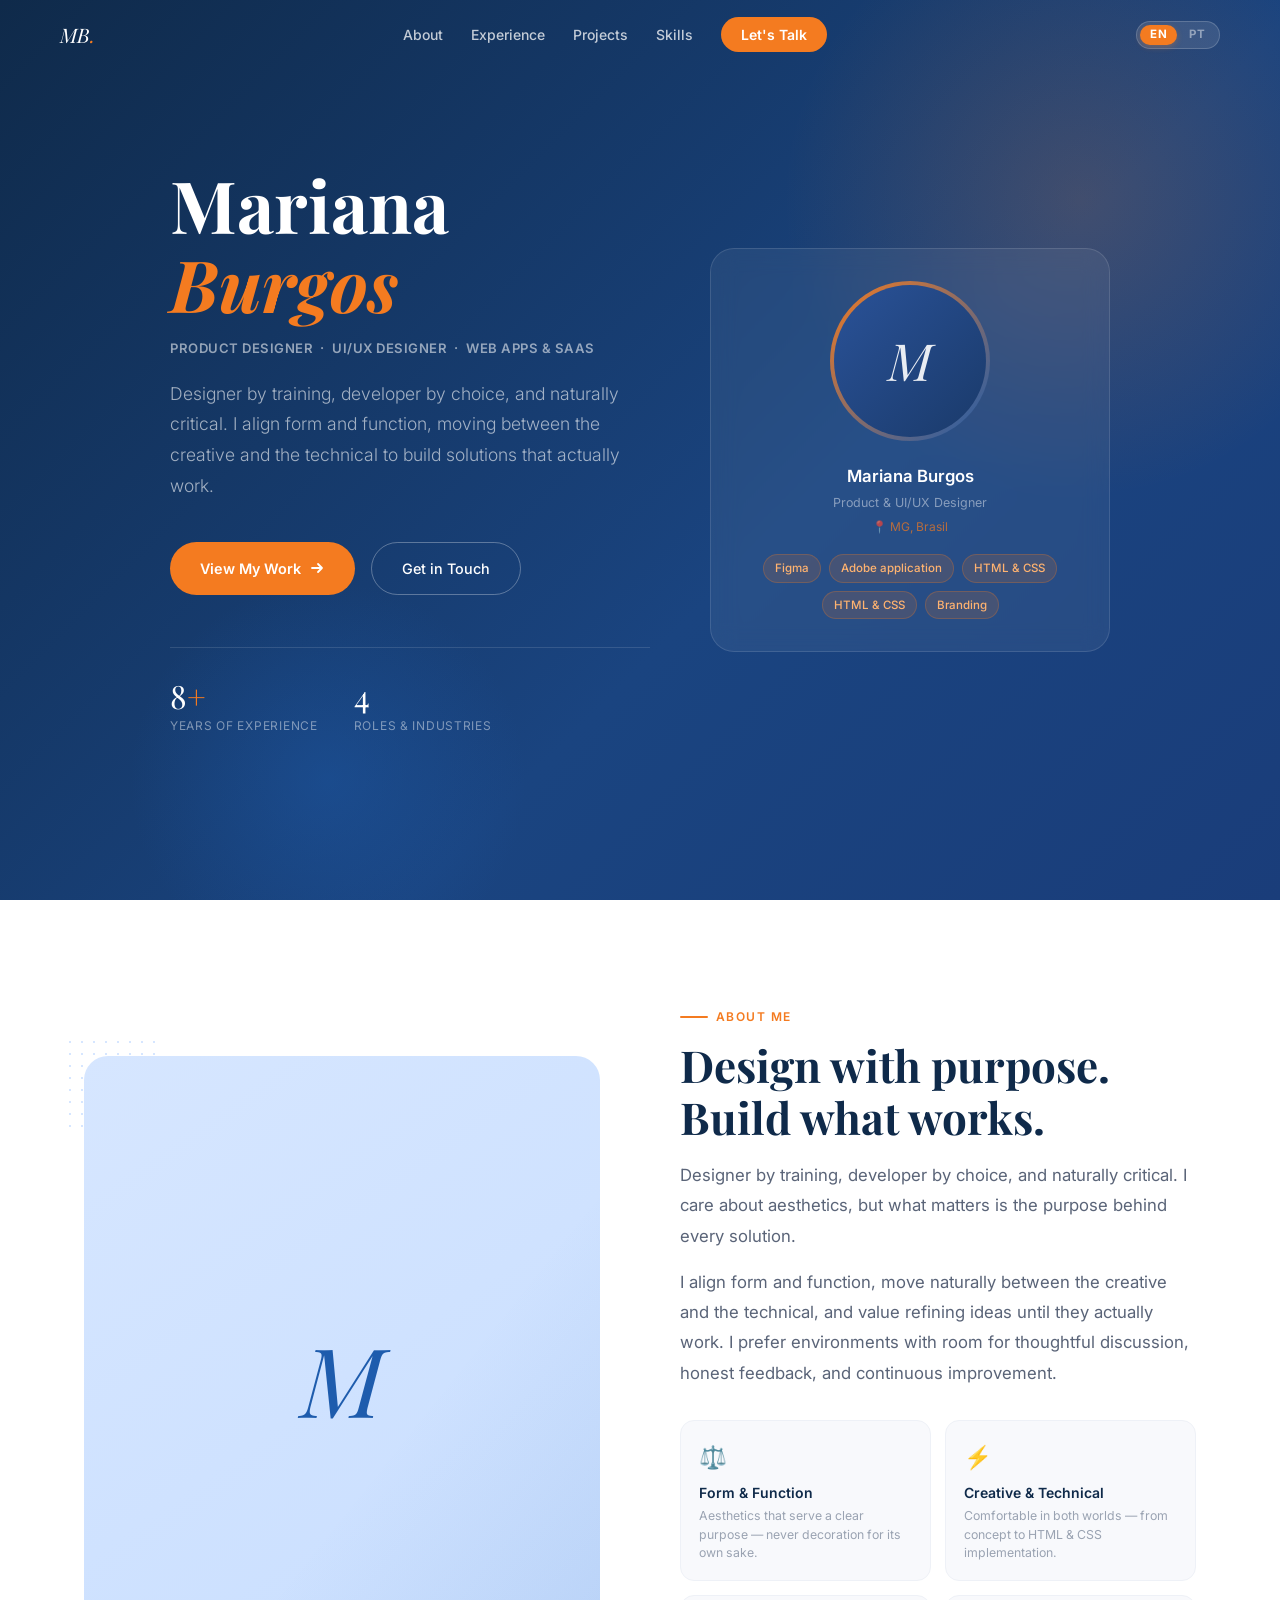
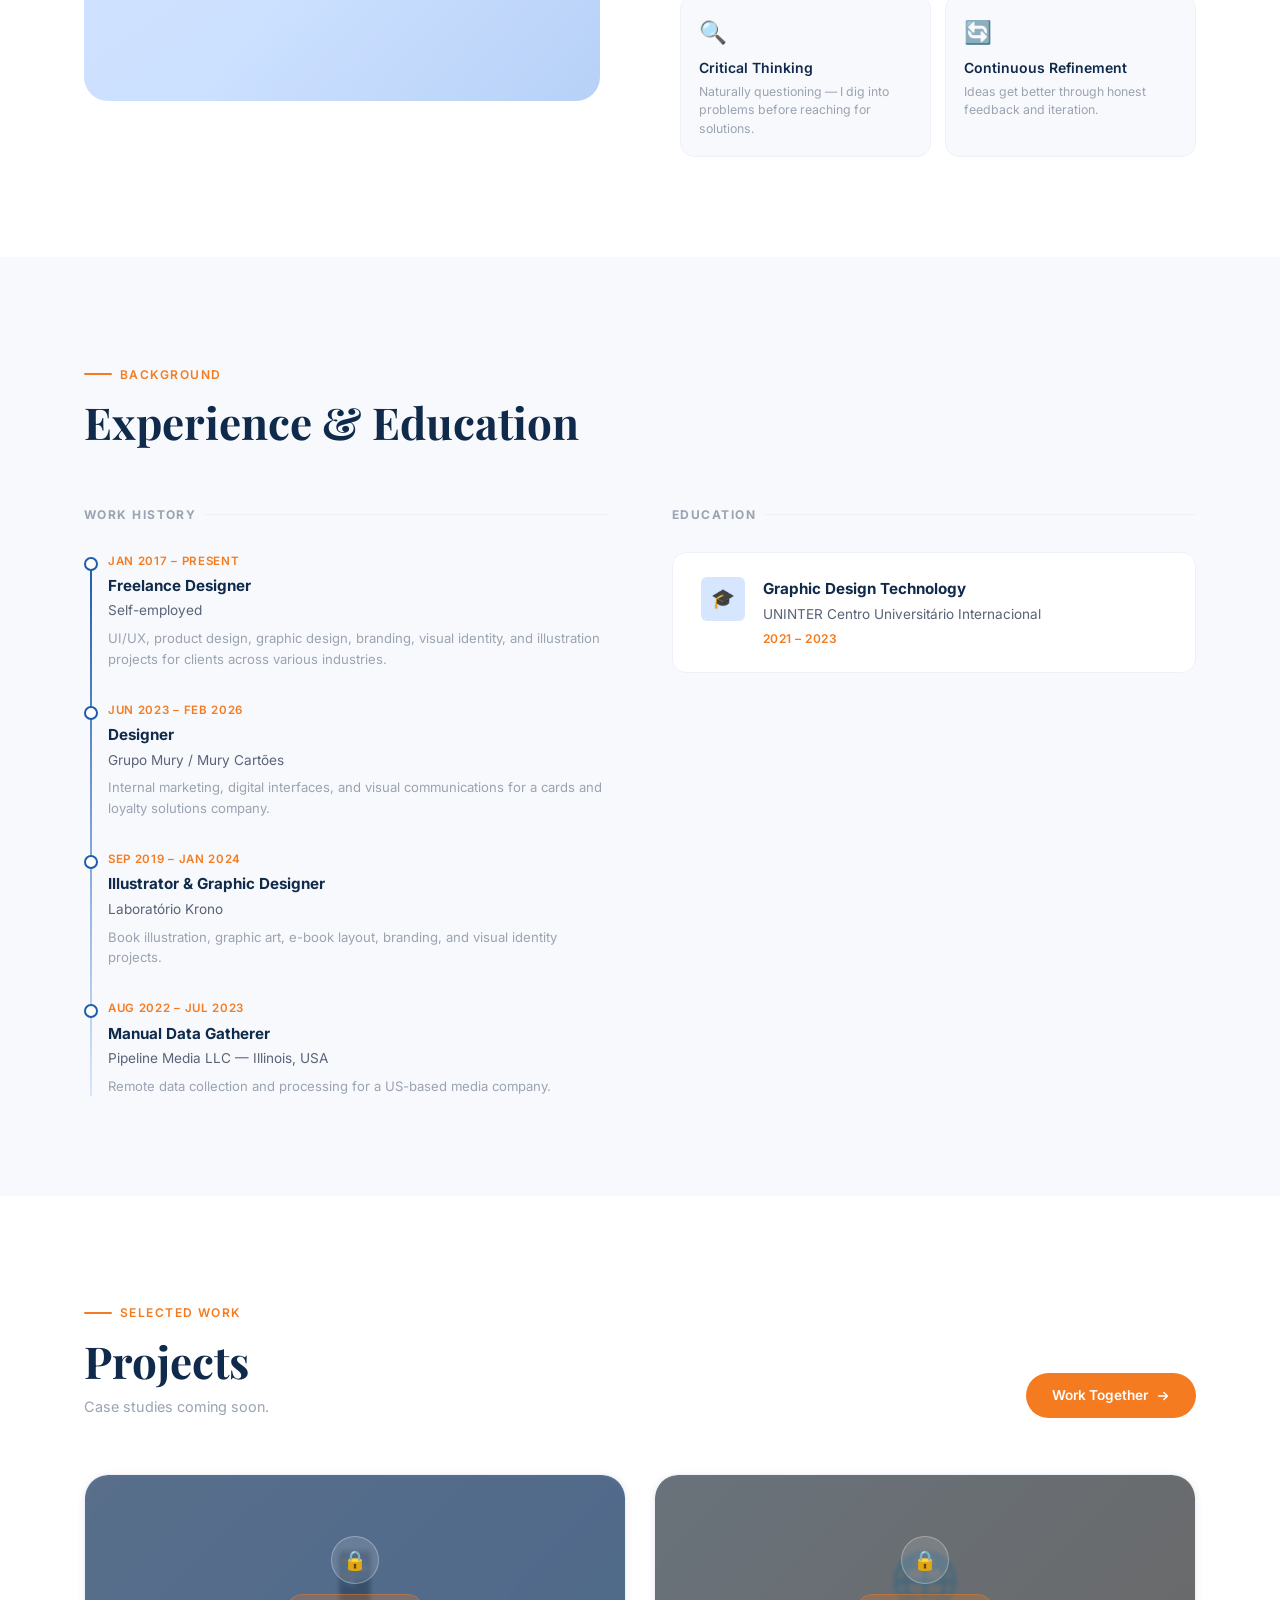
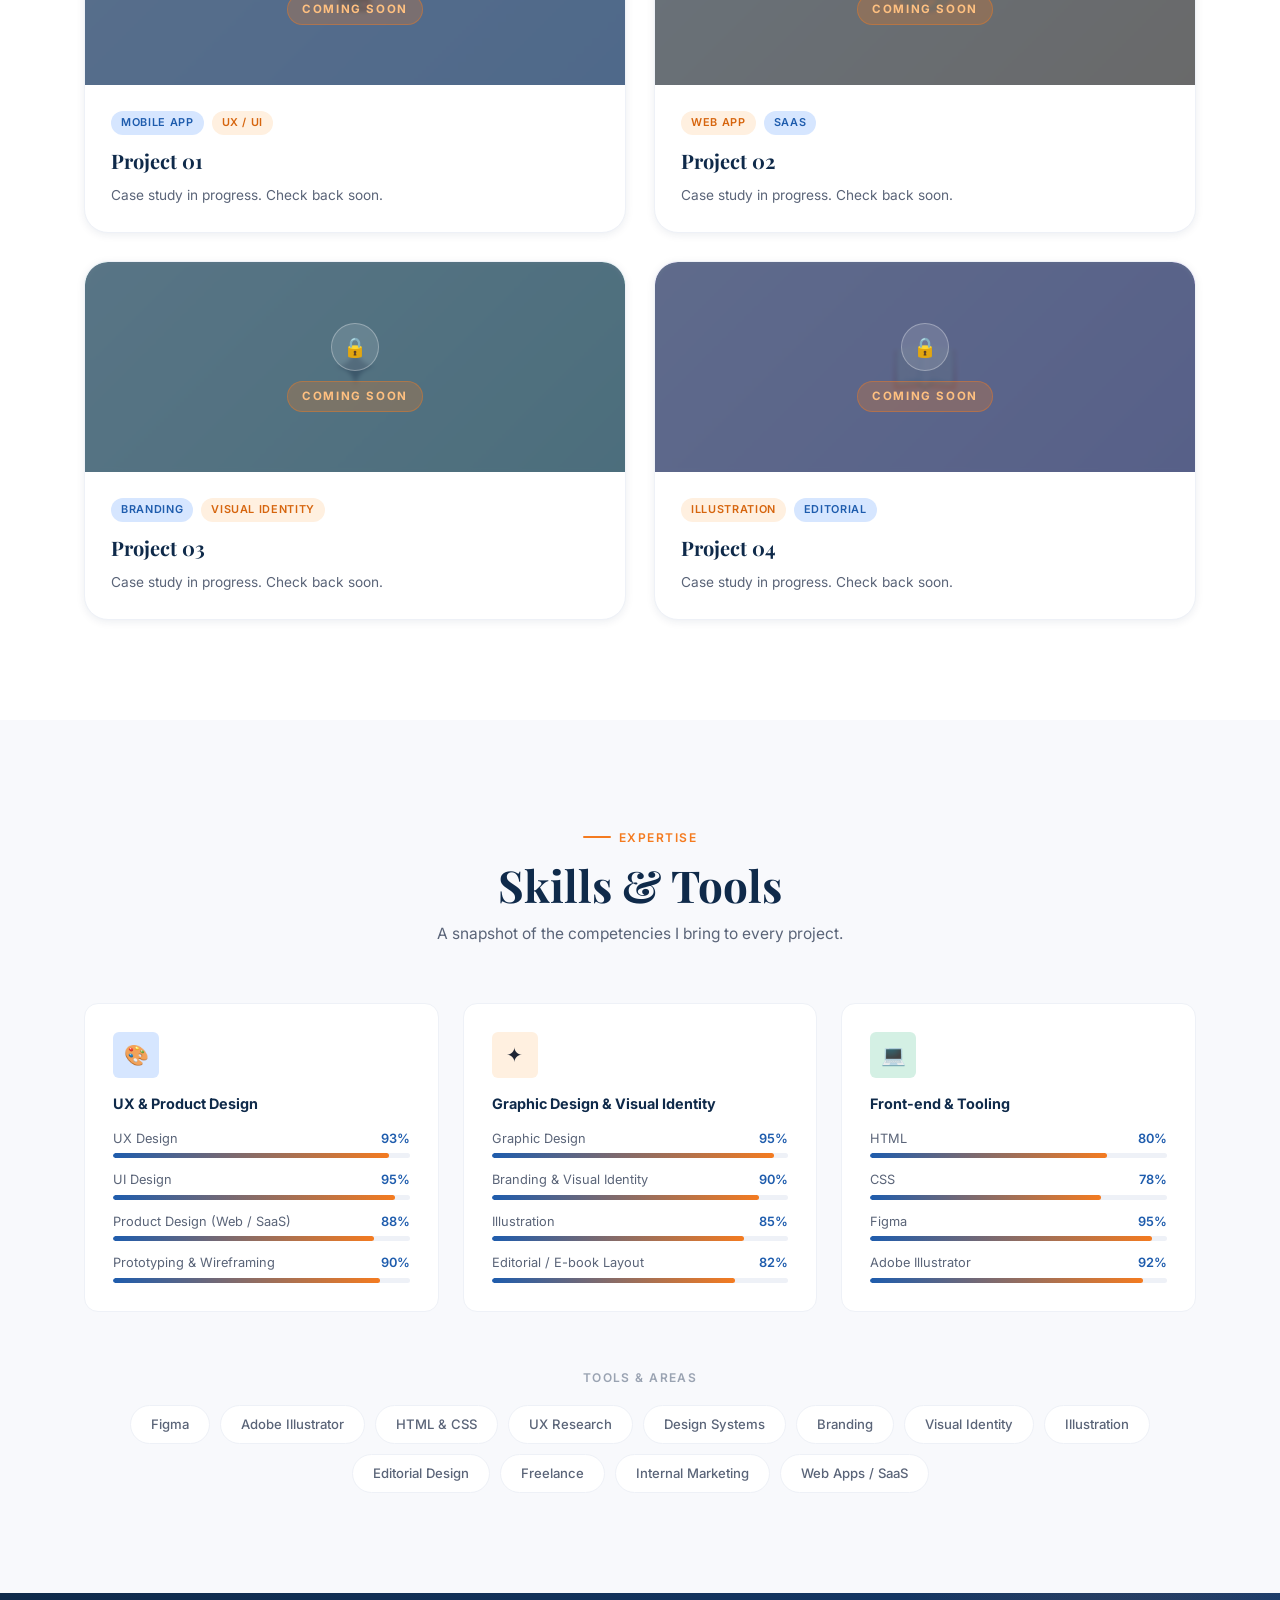
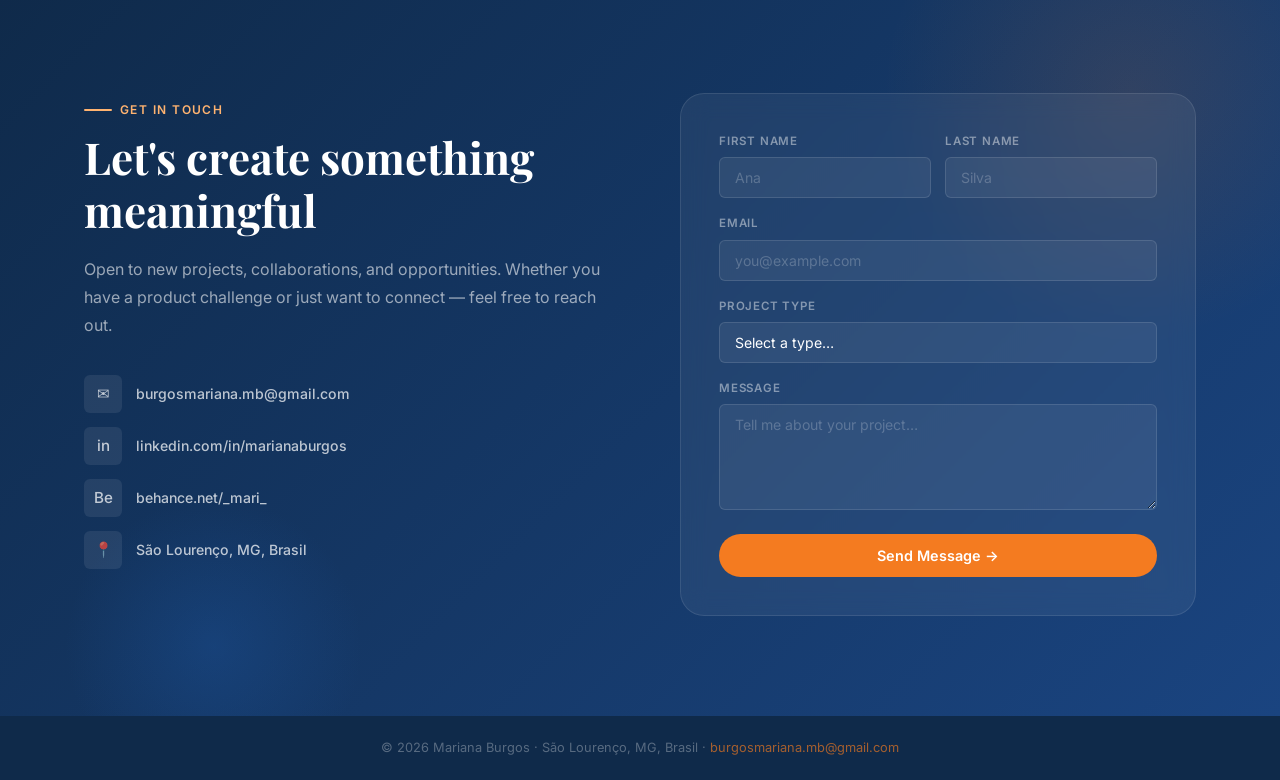
==== index.html @ 9085ccbb "modelo-1 Definicao de estrutura e possibilidades de disposicao das informacoes." ====
<!DOCTYPE html>
<html lang="en">
<head>
  <meta charset="UTF-8" />
  <meta name="viewport" content="width=device-width, initial-scale=1.0" />
  <title>Mariana Burgos — Product & UI/UX Designer</title>
  <link rel="preconnect" href="https://fonts.googleapis.com" />
  <link rel="preconnect" href="https://fonts.gstatic.com" crossorigin />
  <link href="https://fonts.googleapis.com/css2?family=Inter:wght@300;400;500;600;700&family=Playfair+Display:ital,wght@0,700;1,700&display=swap" rel="stylesheet" />
  <style>
    /* ── Reset & Base ─────────────────────────────────────── */
    *, *::before, *::after { box-sizing: border-box; margin: 0; padding: 0; }

    :root {
      --blue-dark:   #0f2a4a;
      --blue:        #1a4480;
      --blue-mid:    #1e5cad;
      --blue-light:  #d6e6ff;
      --orange:      #f47b20;
      --orange-dark: #d6650e;
      --orange-light:#fff0e0;
      --white:       #ffffff;
      --gray-50:     #f8f9fc;
      --gray-100:    #eef1f7;
      --gray-400:    #9aa3b2;
      --gray-600:    #5a6478;
      --gray-800:    #1e2535;
      --radius-sm:   6px;
      --radius-md:   14px;
      --radius-lg:   24px;
      --shadow-sm:   0 2px 8px rgba(15,42,74,.08);
      --shadow-md:   0 6px 24px rgba(15,42,74,.12);
      --shadow-lg:   0 16px 48px rgba(15,42,74,.16);
      --transition:  .3s cubic-bezier(.4,0,.2,1);
    }

    html { scroll-behavior: smooth; }

    body {
      font-family: 'Inter', sans-serif;
      color: var(--gray-800);
      background: var(--white);
      line-height: 1.6;
      overflow-x: hidden;
    }

    /* ── Scrollbar ───────────────────────────────────────── */
    ::-webkit-scrollbar { width: 6px; }
    ::-webkit-scrollbar-track { background: var(--gray-50); }
    ::-webkit-scrollbar-thumb { background: var(--blue-mid); border-radius: 3px; }

    /* ── Utility ─────────────────────────────────────────── */
    .container { max-width: 1160px; margin: 0 auto; padding: 0 24px; }

    .section-label {
      display: inline-flex;
      align-items: center;
      gap: 8px;
      font-size: .75rem;
      font-weight: 600;
      letter-spacing: .12em;
      text-transform: uppercase;
      color: var(--orange);
      margin-bottom: 12px;
    }
    .section-label::before {
      content: '';
      display: block;
      width: 28px; height: 2px;
      background: var(--orange);
      border-radius: 2px;
    }

    .section-title {
      font-family: 'Playfair Display', serif;
      font-size: clamp(2rem, 4vw, 2.75rem);
      color: var(--blue-dark);
      line-height: 1.2;
    }

    section { padding: 100px 0; }

    /* ── Nav ─────────────────────────────────────────────── */
    nav {
      position: fixed;
      top: 0; left: 0; right: 0;
      z-index: 100;
      padding: 0 24px;
      transition: var(--transition);
    }
    nav.scrolled {
      background: rgba(255,255,255,.92);
      backdrop-filter: blur(16px);
      -webkit-backdrop-filter: blur(16px);
      box-shadow: var(--shadow-sm);
    }
    .nav-inner {
      max-width: 1160px;
      margin: 0 auto;
      display: flex;
      align-items: center;
      justify-content: space-between;
      height: 70px;
      gap: 20px;
    }
    .nav-logo {
      font-family: 'Playfair Display', serif;
      font-size: 1.25rem;
      color: var(--white);
      text-decoration: none;
      font-style: italic;
      flex-shrink: 0;
    }
    nav.scrolled .nav-logo { color: var(--blue-dark); }
    .nav-logo span { color: var(--orange); }

    .nav-links {
      display: flex;
      gap: 28px;
      list-style: none;
      align-items: center;
    }
    .nav-links a {
      text-decoration: none;
      font-size: .875rem;
      font-weight: 500;
      color: rgba(255,255,255,.75);
      position: relative;
      transition: color var(--transition);
    }
    nav.scrolled .nav-links a { color: var(--gray-600); }
    .nav-links a::after {
      content: '';
      position: absolute;
      bottom: -3px; left: 0;
      width: 0; height: 2px;
      background: var(--orange);
      border-radius: 2px;
      transition: width var(--transition);
    }
    .nav-links a:hover { color: var(--white); }
    nav.scrolled .nav-links a:hover { color: var(--blue-dark); }
    .nav-links a:hover::after { width: 100%; }

    .nav-cta {
      background: var(--orange) !important;
      color: var(--white) !important;
      padding: 9px 20px;
      border-radius: 50px;
      font-weight: 600 !important;
      transition: background var(--transition), transform var(--transition) !important;
    }
    .nav-cta::after { display: none !important; }
    .nav-cta:hover { background: var(--orange-dark) !important; transform: translateY(-1px); }

    /* ── Language Toggle ─────────────────────────────────── */
    .lang-toggle {
      display: flex;
      align-items: center;
      background: rgba(255,255,255,.1);
      border: 1px solid rgba(255,255,255,.18);
      border-radius: 50px;
      padding: 3px;
      gap: 2px;
      flex-shrink: 0;
      transition: background var(--transition), border-color var(--transition);
    }
    nav.scrolled .lang-toggle {
      background: var(--gray-100);
      border-color: var(--gray-100);
    }
    .lang-btn {
      background: none;
      border: none;
      color: rgba(255,255,255,.45);
      font-size: .72rem;
      font-weight: 700;
      letter-spacing: .07em;
      padding: 4px 10px;
      border-radius: 50px;
      cursor: pointer;
      transition: all var(--transition);
      font-family: inherit;
      line-height: 1;
    }
    nav.scrolled .lang-btn { color: var(--gray-400); }
    .lang-btn.active {
      background: var(--orange);
      color: var(--white) !important;
      box-shadow: 0 2px 6px rgba(244,123,32,.3);
    }
    .lang-btn:hover:not(.active) {
      color: rgba(255,255,255,.8);
    }
    nav.scrolled .lang-btn:hover:not(.active) {
      color: var(--gray-600);
    }

    .nav-right {
      display: flex;
      align-items: center;
      gap: 14px;
    }

    .nav-toggle {
      display: none;
      flex-direction: column;
      gap: 5px;
      cursor: pointer;
      background: none;
      border: none;
      padding: 4px;
    }
    .nav-toggle span {
      display: block;
      width: 24px; height: 2px;
      background: var(--white);
      border-radius: 2px;
      transition: var(--transition);
    }
    nav.scrolled .nav-toggle span { background: var(--blue-dark); }

    /* ── Hero ────────────────────────────────────────────── */
    #hero {
      min-height: 100vh;
      display: flex;
      align-items: center;
      background: linear-gradient(135deg, var(--blue-dark) 0%, var(--blue) 60%, #1a3d7a 100%);
      position: relative;
      overflow: hidden;
      padding: 0;
    }
    #hero::before {
      content: '';
      position: absolute;
      width: 600px; height: 600px;
      border-radius: 50%;
      background: radial-gradient(circle, rgba(244,123,32,.18) 0%, transparent 70%);
      top: -100px; right: -100px;
    }
    #hero::after {
      content: '';
      position: absolute;
      width: 400px; height: 400px;
      border-radius: 50%;
      background: radial-gradient(circle, rgba(30,92,173,.4) 0%, transparent 70%);
      bottom: -80px; left: 10%;
    }

    .hero-grid {
      display: grid;
      grid-template-columns: 1fr 400px;
      gap: 60px;
      align-items: center;
      position: relative;
      z-index: 1;
      width: 100%;
    }

    .hero-location {
      display: inline-flex;
      align-items: center;
      gap: 6px;
      background: rgba(244,123,32,.15);
      border: 1px solid rgba(244,123,32,.3);
      color: #ffb370;
      font-size: .8rem;
      font-weight: 500;
      padding: 6px 16px;
      border-radius: 50px;
      margin-bottom: 24px;
    }

    .hero-name {
      font-family: 'Playfair Display', serif;
      font-size: clamp(2.8rem, 6vw, 4.5rem);
      color: var(--white);
      line-height: 1.1;
      margin-bottom: 14px;
    }
    .hero-name em { color: var(--orange); font-style: italic; }

    .hero-title {
      font-size: .82rem;
      font-weight: 600;
      color: rgba(255,255,255,.55);
      letter-spacing: .04em;
      margin-bottom: 20px;
      text-transform: uppercase;
    }

    .hero-subtitle {
      font-size: clamp(.95rem, 1.8vw, 1.1rem);
      color: rgba(255,255,255,.6);
      font-weight: 300;
      margin-bottom: 40px;
      max-width: 480px;
      line-height: 1.75;
    }

    .hero-actions { display: flex; gap: 16px; flex-wrap: wrap; }

    .btn-primary {
      display: inline-flex;
      align-items: center;
      gap: 8px;
      background: var(--orange);
      color: var(--white);
      text-decoration: none;
      font-weight: 600;
      font-size: .9rem;
      padding: 14px 30px;
      border-radius: 50px;
      transition: background var(--transition), transform var(--transition), box-shadow var(--transition);
    }
    .btn-primary:hover {
      background: var(--orange-dark);
      transform: translateY(-2px);
      box-shadow: 0 8px 24px rgba(244,123,32,.35);
    }

    .btn-outline {
      display: inline-flex;
      align-items: center;
      gap: 8px;
      background: transparent;
      color: var(--white);
      text-decoration: none;
      font-weight: 500;
      font-size: .9rem;
      padding: 14px 30px;
      border-radius: 50px;
      border: 1.5px solid rgba(255,255,255,.3);
      transition: border-color var(--transition), background var(--transition), transform var(--transition);
    }
    .btn-outline:hover {
      border-color: rgba(255,255,255,.7);
      background: rgba(255,255,255,.07);
      transform: translateY(-2px);
    }

    .hero-stats {
      display: flex;
      gap: 36px;
      margin-top: 52px;
      padding-top: 32px;
      border-top: 1px solid rgba(255,255,255,.12);
    }
    .stat-number {
      font-family: 'Playfair Display', serif;
      font-size: 2rem;
      color: var(--white);
      line-height: 1;
    }
    .stat-number span { color: var(--orange); }
    .stat-label {
      font-size: .75rem;
      color: rgba(255,255,255,.45);
      margin-top: 4px;
      text-transform: uppercase;
      letter-spacing: .06em;
    }

    /* Avatar card */
    .hero-visual { position: relative; }
    .avatar-card {
      background: rgba(255,255,255,.06);
      border: 1px solid rgba(255,255,255,.12);
      border-radius: var(--radius-lg);
      padding: 32px;
      backdrop-filter: blur(12px);
      -webkit-backdrop-filter: blur(12px);
      text-align: center;
      animation: float 5s ease-in-out infinite;
    }
    .avatar-ring {
      width: 160px; height: 160px;
      border-radius: 50%;
      background: linear-gradient(135deg, var(--orange) 0%, var(--blue-mid) 100%);
      padding: 4px;
      margin: 0 auto 22px;
    }
    .avatar-inner {
      width: 100%; height: 100%;
      border-radius: 50%;
      background: linear-gradient(135deg, #2a5298 0%, #1a3a6a 100%);
      display: flex;
      align-items: center;
      justify-content: center;
      font-family: 'Playfair Display', serif;
      font-size: 3.2rem;
      color: rgba(255,255,255,.9);
      font-style: italic;
    }
    .avatar-name { font-weight: 600; color: var(--white); font-size: 1.05rem; margin-bottom: 3px; }
    .avatar-role { font-size: .78rem; color: rgba(255,255,255,.45); margin-bottom: 4px; }
    .avatar-loc  { font-size: .75rem; color: rgba(244,123,32,.7); }
    .floating-tags {
      display: flex;
      flex-wrap: wrap;
      gap: 8px;
      justify-content: center;
      margin-top: 18px;
    }
    .tag {
      background: rgba(244,123,32,.15);
      border: 1px solid rgba(244,123,32,.25);
      color: #ffb370;
      font-size: .72rem;
      font-weight: 500;
      padding: 4px 11px;
      border-radius: 50px;
    }

    /* ── About ───────────────────────────────────────────── */
    #about { background: var(--white); }

    .about-grid {
      display: grid;
      grid-template-columns: 1fr 1fr;
      gap: 80px;
      align-items: center;
    }
    .about-image-wrap { position: relative; }
    .about-image-box {
      width: 100%;
      aspect-ratio: 4/5;
      border-radius: var(--radius-lg);
      background: linear-gradient(145deg, var(--blue-light) 0%, #c8deff 100%);
      display: flex;
      align-items: center;
      justify-content: center;
      font-family: 'Playfair Display', serif;
      font-size: 6rem;
      color: var(--blue-mid);
      font-style: italic;
      position: relative;
      overflow: hidden;
    }
    .about-image-box::before {
      content: '';
      position: absolute;
      inset: 0;
      background: linear-gradient(to bottom right, transparent 60%, rgba(30,92,173,.1));
    }
    .about-accent {
      position: absolute;
      bottom: -20px; right: -20px;
      width: 120px; height: 120px;
      background: var(--orange);
      border-radius: var(--radius-md);
      z-index: -1;
    }
    .about-dot-grid {
      position: absolute;
      top: -20px; left: -20px;
      width: 100px; height: 100px;
      background-image: radial-gradient(circle, var(--blue-light) 1.5px, transparent 1.5px);
      background-size: 12px 12px;
    }
    .about-text {
      color: var(--gray-600);
      font-size: 1.05rem;
      margin-bottom: 16px;
      line-height: 1.8;
    }
    .about-pillars {
      display: grid;
      grid-template-columns: 1fr 1fr;
      gap: 14px;
      margin-top: 32px;
    }
    .pillar {
      background: var(--gray-50);
      border-radius: var(--radius-md);
      padding: 18px;
      border: 1px solid var(--gray-100);
      transition: border-color var(--transition), box-shadow var(--transition);
    }
    .pillar:hover { border-color: var(--blue-light); box-shadow: var(--shadow-sm); }
    .pillar-icon { font-size: 1.4rem; margin-bottom: 7px; }
    .pillar-title { font-size: .875rem; font-weight: 600; color: var(--blue-dark); margin-bottom: 3px; }
    .pillar-desc  { font-size: .77rem; color: var(--gray-400); line-height: 1.5; }

    /* ── Experience ──────────────────────────────────────── */
    #experience { background: var(--gray-50); }

    .exp-layout {
      display: grid;
      grid-template-columns: 1fr 1fr;
      gap: 64px;
      margin-top: 56px;
    }
    .exp-column-title {
      font-size: .75rem;
      font-weight: 700;
      letter-spacing: .12em;
      text-transform: uppercase;
      color: var(--gray-400);
      margin-bottom: 28px;
      display: flex;
      align-items: center;
      gap: 8px;
    }
    .exp-column-title::after {
      content: '';
      flex: 1;
      height: 1px;
      background: var(--gray-100);
    }
    .timeline { position: relative; padding-left: 24px; }
    .timeline::before {
      content: '';
      position: absolute;
      left: 6px; top: 6px; bottom: 0;
      width: 2px;
      background: linear-gradient(to bottom, var(--blue-mid), var(--blue-light));
      border-radius: 2px;
    }
    .timeline-item { position: relative; margin-bottom: 32px; }
    .timeline-item:last-child { margin-bottom: 0; }
    .timeline-dot {
      position: absolute;
      left: -24px; top: 5px;
      width: 14px; height: 14px;
      border-radius: 50%;
      background: var(--white);
      border: 2.5px solid var(--blue-mid);
      transition: border-color var(--transition), background var(--transition);
    }
    .timeline-item:hover .timeline-dot { background: var(--orange); border-color: var(--orange); }
    .timeline-period {
      font-size: .72rem;
      font-weight: 600;
      letter-spacing: .06em;
      text-transform: uppercase;
      color: var(--orange);
      margin-bottom: 4px;
    }
    .timeline-role    { font-weight: 700; font-size: .95rem; color: var(--blue-dark); margin-bottom: 2px; }
    .timeline-company { font-size: .85rem; color: var(--gray-600); margin-bottom: 6px; }
    .timeline-desc    { font-size: .82rem; color: var(--gray-400); line-height: 1.55; }

    .edu-card {
      background: var(--white);
      border-radius: var(--radius-md);
      padding: 24px 28px;
      border: 1px solid var(--gray-100);
      display: flex;
      gap: 18px;
      align-items: flex-start;
      transition: border-color var(--transition), box-shadow var(--transition);
    }
    .edu-card:hover { border-color: var(--blue-light); box-shadow: var(--shadow-sm); }
    .edu-icon {
      width: 44px; height: 44px;
      background: var(--blue-light);
      border-radius: var(--radius-sm);
      display: flex;
      align-items: center;
      justify-content: center;
      font-size: 1.2rem;
      flex-shrink: 0;
    }
    .edu-degree  { font-weight: 700; font-size: .95rem; color: var(--blue-dark); margin-bottom: 3px; }
    .edu-school  { font-size: .85rem; color: var(--gray-600); margin-bottom: 3px; }
    .edu-period  { font-size: .75rem; color: var(--orange); font-weight: 600; letter-spacing: .04em; }

    /* ── Projects ────────────────────────────────────────── */
    #projects { background: var(--white); }

    .projects-header {
      display: flex;
      align-items: flex-end;
      justify-content: space-between;
      margin-bottom: 56px;
      flex-wrap: wrap;
      gap: 20px;
    }
    .projects-grid { display: grid; grid-template-columns: repeat(2,1fr); gap: 28px; }

    .project-card {
      background: var(--white);
      border-radius: var(--radius-lg);
      overflow: hidden;
      box-shadow: var(--shadow-sm);
      border: 1px solid var(--gray-100);
      transition: transform var(--transition), box-shadow var(--transition);
    }
    .project-card:hover { transform: translateY(-4px); box-shadow: var(--shadow-md); }

    .project-thumb { height: 210px; position: relative; overflow: hidden; }
    .project-thumb-bg { width: 100%; height: 100%; display: flex; align-items: center; justify-content: center; }
    .thumb-1 { background: linear-gradient(135deg,#d0dff8 0%,#b8cff5 100%); }
    .thumb-2 { background: linear-gradient(135deg,#fde8cc 0%,#fbd0a0 100%); }
    .thumb-3 { background: linear-gradient(135deg,#d0eee8 0%,#b0ddd0 100%); }
    .thumb-4 { background: linear-gradient(135deg,#e2d4f8 0%,#cdb8f0 100%); }
    .thumb-icon { font-size: 3.5rem; opacity: .35; }

    .coming-soon-overlay {
      position: absolute;
      inset: 0;
      display: flex;
      flex-direction: column;
      align-items: center;
      justify-content: center;
      background: rgba(15,42,74,.62);
      backdrop-filter: blur(2px);
      -webkit-backdrop-filter: blur(2px);
      gap: 10px;
    }
    .coming-soon-icon {
      width: 48px; height: 48px;
      border-radius: 50%;
      background: rgba(255,255,255,.12);
      border: 1.5px solid rgba(255,255,255,.3);
      display: flex;
      align-items: center;
      justify-content: center;
      font-size: 1.2rem;
    }
    .coming-soon-label {
      font-size: .72rem;
      font-weight: 700;
      letter-spacing: .14em;
      text-transform: uppercase;
      background: rgba(244,123,32,.25);
      border: 1px solid rgba(244,123,32,.4);
      padding: 5px 14px;
      border-radius: 50px;
      color: #ffc080;
    }
    .project-body { padding: 26px; }
    .project-tags { display: flex; gap: 8px; flex-wrap: wrap; margin-bottom: 10px; }
    .project-tag {
      font-size: .68rem;
      font-weight: 600;
      letter-spacing: .06em;
      text-transform: uppercase;
      padding: 3px 10px;
      border-radius: 50px;
    }
    .tag-blue   { background: var(--blue-light);   color: var(--blue-mid); }
    .tag-orange { background: var(--orange-light); color: var(--orange-dark); }
    .project-title {
      font-family: 'Playfair Display', serif;
      font-size: 1.25rem;
      color: var(--blue-dark);
      margin-bottom: 7px;
    }
    .project-desc { font-size: .855rem; color: var(--gray-600); line-height: 1.65; }

    /* ── Skills ──────────────────────────────────────────── */
    #skills { background: var(--gray-50); }

    .skills-grid { display: grid; grid-template-columns: repeat(3,1fr); gap: 24px; margin-top: 56px; }

    .skill-group {
      background: var(--white);
      border-radius: var(--radius-md);
      padding: 28px;
      border: 1px solid var(--gray-100);
      transition: border-color var(--transition), box-shadow var(--transition);
    }
    .skill-group:hover { border-color: var(--blue-light); box-shadow: var(--shadow-md); }
    .skill-group-icon {
      width: 46px; height: 46px;
      border-radius: var(--radius-sm);
      display: flex;
      align-items: center;
      justify-content: center;
      font-size: 1.25rem;
      margin-bottom: 14px;
    }
    .icon-blue   { background: var(--blue-light); }
    .icon-orange { background: var(--orange-light); }
    .icon-green  { background: #d4f0e4; }
    .skill-group-title { font-weight: 700; font-size: .9rem; color: var(--blue-dark); margin-bottom: 14px; }
    .skill-item { margin-bottom: 12px; }
    .skill-item:last-child { margin-bottom: 0; }
    .skill-row { display: flex; justify-content: space-between; font-size: .8rem; color: var(--gray-600); margin-bottom: 4px; }
    .skill-pct { font-weight: 600; color: var(--blue-mid); }
    .skill-bar { height: 5px; background: var(--gray-100); border-radius: 50px; overflow: hidden; }
    .skill-fill {
      height: 100%;
      border-radius: 50px;
      background: linear-gradient(90deg, var(--blue-mid), var(--orange));
      transform-origin: left;
      animation: grow 1s ease forwards;
    }
    @keyframes grow { from { transform: scaleX(0); } to { transform: scaleX(1); } }

    .tools-section { margin-top: 56px; }
    .tools-title {
      font-size: .75rem;
      font-weight: 600;
      letter-spacing: .12em;
      text-transform: uppercase;
      color: var(--gray-400);
      margin-bottom: 18px;
      text-align: center;
    }
    .tools-list { display: flex; flex-wrap: wrap; gap: 10px; justify-content: center; }
    .tool-pill {
      background: var(--white);
      border: 1px solid var(--gray-100);
      border-radius: 50px;
      padding: 8px 20px;
      font-size: .82rem;
      font-weight: 500;
      color: var(--gray-600);
      transition: background var(--transition), border-color var(--transition), color var(--transition);
    }
    .tool-pill:hover { background: var(--blue-light); border-color: var(--blue-mid); color: var(--blue-dark); }

    /* ── Contact ─────────────────────────────────────────── */
    #contact {
      background: linear-gradient(135deg, var(--blue-dark) 0%, var(--blue) 100%);
      position: relative;
      overflow: hidden;
    }
    #contact::before {
      content: '';
      position: absolute;
      width: 500px; height: 500px;
      border-radius: 50%;
      background: radial-gradient(circle, rgba(244,123,32,.12) 0%, transparent 70%);
      top: -150px; right: -100px;
    }
    #contact::after {
      content: '';
      position: absolute;
      width: 300px; height: 300px;
      border-radius: 50%;
      background: radial-gradient(circle, rgba(30,92,173,.3) 0%, transparent 70%);
      bottom: -80px; left: 5%;
    }
    .contact-inner {
      position: relative;
      z-index: 1;
      display: grid;
      grid-template-columns: 1fr 1fr;
      gap: 80px;
      align-items: start;
    }
    .contact-info .section-label { color: #ffb370; }
    .contact-info .section-label::before { background: #ffb370; }
    .contact-info .section-title { color: var(--white); margin-bottom: 18px; }
    .contact-tagline { color: rgba(255,255,255,.58); font-size: 1rem; margin-bottom: 36px; line-height: 1.75; }

    .contact-links { display: flex; flex-direction: column; gap: 14px; }
    .contact-link {
      display: flex;
      align-items: center;
      gap: 14px;
      text-decoration: none;
      color: rgba(255,255,255,.72);
      font-size: .88rem;
      font-weight: 500;
      transition: color var(--transition);
    }
    .contact-link:hover { color: var(--white); }
    .contact-link-icon {
      width: 38px; height: 38px;
      border-radius: var(--radius-sm);
      background: rgba(255,255,255,.08);
      display: flex;
      align-items: center;
      justify-content: center;
      font-size: .95rem;
      flex-shrink: 0;
      transition: background var(--transition);
    }
    .contact-link:hover .contact-link-icon { background: rgba(244,123,32,.25); }

    .contact-form {
      background: rgba(255,255,255,.06);
      border: 1px solid rgba(255,255,255,.1);
      border-radius: var(--radius-lg);
      padding: 38px;
      backdrop-filter: blur(12px);
      -webkit-backdrop-filter: blur(12px);
    }
    .form-row { display: grid; grid-template-columns: 1fr 1fr; gap: 14px; }
    .form-group { margin-bottom: 16px; }
    .form-group label {
      display: block;
      font-size: .72rem;
      font-weight: 600;
      letter-spacing: .07em;
      text-transform: uppercase;
      color: rgba(255,255,255,.45);
      margin-bottom: 7px;
    }
    .form-group input,
    .form-group textarea,
    .form-group select {
      width: 100%;
      background: rgba(255,255,255,.06);
      border: 1px solid rgba(255,255,255,.12);
      border-radius: var(--radius-sm);
      padding: 11px 15px;
      color: var(--white);
      font-family: inherit;
      font-size: .88rem;
      outline: none;
      transition: border-color var(--transition), background var(--transition);
      -webkit-appearance: none;
    }
    .form-group input::placeholder,
    .form-group textarea::placeholder { color: rgba(255,255,255,.22); }
    .form-group input:focus,
    .form-group textarea:focus,
    .form-group select:focus { border-color: var(--orange); background: rgba(255,255,255,.1); }
    .form-group select option { background: var(--blue-dark); }
    .form-group textarea { resize: vertical; min-height: 106px; }
    .form-submit {
      width: 100%;
      background: var(--orange);
      color: var(--white);
      border: none;
      border-radius: 50px;
      padding: 13px;
      font-family: inherit;
      font-size: .9rem;
      font-weight: 600;
      cursor: pointer;
      transition: background var(--transition), transform var(--transition), box-shadow var(--transition);
    }
    .form-submit:hover {
      background: var(--orange-dark);
      transform: translateY(-2px);
      box-shadow: 0 8px 24px rgba(244,123,32,.35);
    }

    /* ── Footer ──────────────────────────────────────────── */
    footer { background: var(--blue-dark); padding: 22px 24px; text-align: center; }
    .footer-text { font-size: .8rem; color: rgba(255,255,255,.3); }
    .footer-text a { color: rgba(244,123,32,.65); text-decoration: none; }
    .footer-text a:hover { color: var(--orange); }

    /* ── Animations ──────────────────────────────────────── */
    @keyframes float {
      0%, 100% { transform: translateY(0); }
      50%       { transform: translateY(-12px); }
    }

    /* ── Responsive ──────────────────────────────────────── */
    @media (max-width: 1024px) {
      .hero-grid { grid-template-columns: 1fr; }
      .hero-visual { display: none; }
      .about-grid { grid-template-columns: 1fr; gap: 48px; }
      .about-image-wrap { max-width: 340px; }
      .exp-layout { grid-template-columns: 1fr; gap: 48px; }
      .skills-grid { grid-template-columns: 1fr 1fr; }
    }

    @media (max-width: 768px) {
      section { padding: 72px 0; }

      .nav-links { display: none; flex-direction: column; gap: 0; }
      .nav-links.open {
        display: flex;
        position: fixed;
        top: 70px; left: 0; right: 0;
        background: var(--white);
        padding: 20px 24px 28px;
        box-shadow: var(--shadow-md);
      }
      .nav-links.open li { border-bottom: 1px solid var(--gray-100); }
      .nav-links.open a { display: block; padding: 12px 0; font-size: 1rem; color: var(--gray-600) !important; }
      .nav-links.open .nav-cta { display: inline-flex; margin-top: 12px; padding: 10px 24px; }
      .nav-toggle { display: flex; }

      .projects-header { flex-direction: column; align-items: flex-start; }
      .projects-grid { grid-template-columns: 1fr; }
      .skills-grid { grid-template-columns: 1fr; }
      .contact-inner { grid-template-columns: 1fr; gap: 48px; }
      .contact-form { padding: 26px; }
      .form-row { grid-template-columns: 1fr; }
      .hero-stats { flex-wrap: wrap; gap: 24px; }
    }

    @media (max-width: 480px) {
      .about-pillars { grid-template-columns: 1fr; }
    }
  </style>
</head>
<body>

  <!-- ─── NAV ─────────────────────────────────────────────── -->
  <nav id="navbar">
    <div class="nav-inner">
      <a href="#hero" class="nav-logo">MB<span>.</span></a>

      <ul class="nav-links" id="navLinks">
        <li><a href="#about"      data-i18n="nav.about">About</a></li>
        <li><a href="#experience" data-i18n="nav.experience">Experience</a></li>
        <li><a href="#projects"   data-i18n="nav.projects">Projects</a></li>
        <li><a href="#skills"     data-i18n="nav.skills">Skills</a></li>
        <li><a href="#contact" class="nav-cta" data-i18n="nav.cta">Let's Talk</a></li>
      </ul>

      <div class="nav-right">
        <div class="lang-toggle" role="group" aria-label="Language">
          <button class="lang-btn active" data-lang="en" onclick="setLanguage('en')">EN</button>
          <button class="lang-btn"        data-lang="pt" onclick="setLanguage('pt')">PT</button>
        </div>
        <button class="nav-toggle" id="navToggle" aria-label="Toggle menu">
          <span></span><span></span><span></span>
        </button>
      </div>
    </div>
  </nav>

  <!-- ─── HERO ─────────────────────────────────────────────── -->
  <section id="hero">
    <div class="container">
      <div class="hero-grid">
        <div class="hero-content">
          <h1 class="hero-name">Mariana<br><em>Burgos</em></h1>
          <div class="hero-title" data-i18n="hero.title">Product Designer &nbsp;·&nbsp; UI/UX Designer &nbsp;·&nbsp; Web Apps &amp; SaaS</div>
          <p class="hero-subtitle" data-i18n="hero.subtitle">Designer by training, developer by choice, and naturally critical. I align form and function, moving between the creative and the technical to build solutions that actually work.</p>
          <div class="hero-actions">
            <a href="#projects" class="btn-primary">
              <span data-i18n="hero.cta1">View My Work</span>
              <svg width="16" height="16" viewBox="0 0 16 16" fill="none"><path d="M3 8h10M9 4l4 4-4 4" stroke="currentColor" stroke-width="1.8" stroke-linecap="round" stroke-linejoin="round"/></svg>
            </a>
            <a href="#contact" class="btn-outline" data-i18n="hero.cta2">Get in Touch</a>
          </div>
          <div class="hero-stats">
            <div>
              <div class="stat-number">8<span>+</span></div>
              <div class="stat-label" data-i18n="hero.stat1">Years of Experience</div>
            </div>
            <div>
              <div class="stat-number">4</div>
              <div class="stat-label" data-i18n="hero.stat2">Roles &amp; Industries</div>
            </div>
          </div>
        </div>

        <div class="hero-visual">
          <div class="avatar-card">
            <div class="avatar-ring"><div class="avatar-inner">M</div></div>
            <div class="avatar-name">Mariana Burgos</div>
            <div class="avatar-role" data-i18n="hero.card.role">Product &amp; UI/UX Designer</div>
            <div class="avatar-loc">📍 MG, Brasil</div>
            <div class="floating-tags">
              <span class="tag">Figma</span>
              <span class="tag">Adobe application</span>
              <span class="tag">HTML &amp; CSS</span>
              <span class="tag">HTML &amp; CSS</span>
              <span class="tag" data-i18n="tag.branding">Branding</span>
            </div>
          </div>
        </div>
      </div>
    </div>
  </section>

  <!-- ─── ABOUT ─────────────────────────────────────────────── -->
  <section id="about">
    <div class="container">
      <div class="about-grid">
        <div class="about-image-wrap">
          <div class="about-dot-grid"></div>
          <div class="about-image-box">M</div>
          <div class="about-accent"></div>
        </div>

        <div class="about-content">
          <span class="section-label" data-i18n="about.label">About Me</span>
          <h2 class="section-title" data-i18n="about.title">Design with purpose.<br>Build what works.</h2>
          <p class="about-text" style="margin-top:16px;" data-i18n="about.p1">Designer by training, developer by choice, and naturally critical. I care about aesthetics, but what matters is the purpose behind every solution.</p>
          <p class="about-text" data-i18n="about.p2">I align form and function, move naturally between the creative and the technical, and value refining ideas until they actually work. I prefer environments with room for thoughtful discussion, honest feedback, and continuous improvement.</p>

          <div class="about-pillars">
            <div class="pillar">
              <div class="pillar-icon">⚖️</div>
              <div class="pillar-title" data-i18n="pillar1.title">Form &amp; Function</div>
              <div class="pillar-desc"  data-i18n="pillar1.desc">Aesthetics that serve a clear purpose — never decoration for its own sake.</div>
            </div>
            <div class="pillar">
              <div class="pillar-icon">⚡</div>
              <div class="pillar-title" data-i18n="pillar2.title">Creative &amp; Technical</div>
              <div class="pillar-desc"  data-i18n="pillar2.desc">Comfortable in both worlds — from concept to HTML &amp; CSS implementation.</div>
            </div>
            <div class="pillar">
              <div class="pillar-icon">🔍</div>
              <div class="pillar-title" data-i18n="pillar3.title">Critical Thinking</div>
              <div class="pillar-desc"  data-i18n="pillar3.desc">Naturally questioning — I dig into problems before reaching for solutions.</div>
            </div>
            <div class="pillar">
              <div class="pillar-icon">🔄</div>
              <div class="pillar-title" data-i18n="pillar4.title">Continuous Refinement</div>
              <div class="pillar-desc"  data-i18n="pillar4.desc">Ideas get better through honest feedback and iteration.</div>
            </div>
          </div>
        </div>
      </div>
    </div>
  </section>

  <!-- ─── EXPERIENCE ────────────────────────────────────────── -->
  <section id="experience">
    <div class="container">
      <span class="section-label" data-i18n="exp.label">Background</span>
      <h2 class="section-title" data-i18n="exp.title">Experience &amp; Education</h2>

      <div class="exp-layout">
        <div>
          <div class="exp-column-title" data-i18n="exp.work.col">Work History</div>
          <div class="timeline">

            <div class="timeline-item">
              <div class="timeline-dot"></div>
              <div class="timeline-period" data-i18n="exp1.period">Jan 2017 – Present</div>
              <div class="timeline-role"   data-i18n="exp1.role">Freelance Designer</div>
              <div class="timeline-company" data-i18n="exp1.company">Self-employed</div>
              <div class="timeline-desc"   data-i18n="exp1.desc">UI/UX, product design, graphic design, branding, visual identity, and illustration projects for clients across various industries.</div>
            </div>

            <div class="timeline-item">
              <div class="timeline-dot"></div>
              <div class="timeline-period" data-i18n="exp2.period">Jun 2023 – Feb 2026</div>
              <div class="timeline-role"   data-i18n="exp2.role">Designer</div>
              <div class="timeline-company">Grupo Mury / Mury Cartões</div>
              <div class="timeline-desc"   data-i18n="exp2.desc">Internal marketing, digital interfaces, and visual communications for a cards and loyalty solutions company.</div>
            </div>

            <div class="timeline-item">
              <div class="timeline-dot"></div>
              <div class="timeline-period" data-i18n="exp3.period">Sep 2019 – Jan 2024</div>
              <div class="timeline-role"   data-i18n="exp3.role">Illustrator &amp; Graphic Designer</div>
              <div class="timeline-company">Laboratório Krono</div>
              <div class="timeline-desc"   data-i18n="exp3.desc">Book illustration, graphic art, e-book layout, branding, and visual identity projects.</div>
            </div>

            <div class="timeline-item">
              <div class="timeline-dot"></div>
              <div class="timeline-period" data-i18n="exp4.period">Aug 2022 – Jul 2023</div>
              <div class="timeline-role"   data-i18n="exp4.role">Manual Data Gatherer</div>
              <div class="timeline-company" data-i18n="exp4.company">Pipeline Media LLC — Illinois, USA</div>
              <div class="timeline-desc"   data-i18n="exp4.desc">Remote data collection and processing for a US-based media company.</div>
            </div>

          </div>
        </div>

        <div>
          <div class="exp-column-title" data-i18n="exp.edu.col">Education</div>
          <div class="edu-card">
            <div class="edu-icon">🎓</div>
            <div>
              <div class="edu-degree" data-i18n="edu.degree">Graphic Design Technology</div>
              <div class="edu-school">UNINTER Centro Universitário Internacional</div>
              <div class="edu-period">2021 – 2023</div>
            </div>
          </div>
        </div>
      </div>
    </div>
  </section>

  <!-- ─── PROJECTS ──────────────────────────────────────────── -->
  <section id="projects">
    <div class="container">
      <div class="projects-header">
        <div>
          <span class="section-label" data-i18n="proj.label">Selected Work</span>
          <h2 class="section-title" data-i18n="proj.title">Projects</h2>
          <p style="color:var(--gray-400);margin-top:8px;font-size:.9rem;" data-i18n="proj.subtitle">Case studies coming soon.</p>
        </div>
        <a href="#contact" class="btn-primary" style="font-size:.85rem;padding:12px 26px;">
          <span data-i18n="proj.cta">Work Together</span>
          <svg width="14" height="14" viewBox="0 0 16 16" fill="none"><path d="M3 8h10M9 4l4 4-4 4" stroke="currentColor" stroke-width="1.8" stroke-linecap="round" stroke-linejoin="round"/></svg>
        </a>
      </div>

      <div class="projects-grid">

        <div class="project-card">
          <div class="project-thumb">
            <div class="project-thumb-bg thumb-1"><span class="thumb-icon">📱</span></div>
            <div class="coming-soon-overlay">
              <div class="coming-soon-icon">🔒</div>
              <span class="coming-soon-label" data-i18n="proj.coming">Coming Soon</span>
            </div>
          </div>
          <div class="project-body">
            <div class="project-tags">
              <span class="project-tag tag-blue" data-i18n="tag.mobile">Mobile App</span>
              <span class="project-tag tag-orange">UX / UI</span>
            </div>
            <h3 class="project-title" data-i18n="proj1.title">Project 01</h3>
            <p class="project-desc" data-i18n="proj.wip">Case study in progress. Check back soon.</p>
          </div>
        </div>

        <div class="project-card">
          <div class="project-thumb">
            <div class="project-thumb-bg thumb-2"><span class="thumb-icon">🌐</span></div>
            <div class="coming-soon-overlay">
              <div class="coming-soon-icon">🔒</div>
              <span class="coming-soon-label" data-i18n="proj.coming">Coming Soon</span>
            </div>
          </div>
          <div class="project-body">
            <div class="project-tags">
              <span class="project-tag tag-orange">Web App</span>
              <span class="project-tag tag-blue">SaaS</span>
            </div>
            <h3 class="project-title" data-i18n="proj2.title">Project 02</h3>
            <p class="project-desc" data-i18n="proj.wip">Case study in progress. Check back soon.</p>
          </div>
        </div>

        <div class="project-card">
          <div class="project-thumb">
            <div class="project-thumb-bg thumb-3"><span class="thumb-icon">✦</span></div>
            <div class="coming-soon-overlay">
              <div class="coming-soon-icon">🔒</div>
              <span class="coming-soon-label" data-i18n="proj.coming">Coming Soon</span>
            </div>
          </div>
          <div class="project-body">
            <div class="project-tags">
              <span class="project-tag tag-blue" data-i18n="tag.branding2">Branding</span>
              <span class="project-tag tag-orange" data-i18n="tag.identity">Visual Identity</span>
            </div>
            <h3 class="project-title" data-i18n="proj3.title">Project 03</h3>
            <p class="project-desc" data-i18n="proj.wip">Case study in progress. Check back soon.</p>
          </div>
        </div>

        <div class="project-card">
          <div class="project-thumb">
            <div class="project-thumb-bg thumb-4"><span class="thumb-icon">📖</span></div>
            <div class="coming-soon-overlay">
              <div class="coming-soon-icon">🔒</div>
              <span class="coming-soon-label" data-i18n="proj.coming">Coming Soon</span>
            </div>
          </div>
          <div class="project-body">
            <div class="project-tags">
              <span class="project-tag tag-orange" data-i18n="tag.illustration">Illustration</span>
              <span class="project-tag tag-blue" data-i18n="tag.editorial">Editorial</span>
            </div>
            <h3 class="project-title" data-i18n="proj4.title">Project 04</h3>
            <p class="project-desc" data-i18n="proj.wip">Case study in progress. Check back soon.</p>
          </div>
        </div>

      </div>
    </div>
  </section>

  <!-- ─── SKILLS ────────────────────────────────────────────── -->
  <section id="skills">
    <div class="container">
      <div style="text-align:center;max-width:560px;margin:0 auto;">
        <span class="section-label" data-i18n="skills.label">Expertise</span>
        <h2 class="section-title"   data-i18n="skills.title">Skills &amp; Tools</h2>
        <p style="color:var(--gray-600);margin-top:10px;font-size:.97rem;" data-i18n="skills.subtitle">A snapshot of the competencies I bring to every project.</p>
      </div>

      <div class="skills-grid">

        <div class="skill-group">
          <div class="skill-group-icon icon-blue">🎨</div>
          <div class="skill-group-title" data-i18n="skills.group1">UX &amp; Product Design</div>
          <div class="skill-item">
            <div class="skill-row"><span data-i18n="skill1.1">UX Design</span><span class="skill-pct">93%</span></div>
            <div class="skill-bar"><div class="skill-fill" style="width:93%"></div></div>
          </div>
          <div class="skill-item">
            <div class="skill-row"><span data-i18n="skill1.2">UI Design</span><span class="skill-pct">95%</span></div>
            <div class="skill-bar"><div class="skill-fill" style="width:95%"></div></div>
          </div>
          <div class="skill-item">
            <div class="skill-row"><span data-i18n="skill1.3">Product Design (Web / SaaS)</span><span class="skill-pct">88%</span></div>
            <div class="skill-bar"><div class="skill-fill" style="width:88%"></div></div>
          </div>
          <div class="skill-item">
            <div class="skill-row"><span data-i18n="skill1.4">Prototyping &amp; Wireframing</span><span class="skill-pct">90%</span></div>
            <div class="skill-bar"><div class="skill-fill" style="width:90%"></div></div>
          </div>
        </div>

        <div class="skill-group">
          <div class="skill-group-icon icon-orange">✦</div>
          <div class="skill-group-title" data-i18n="skills.group2">Graphic Design &amp; Visual Identity</div>
          <div class="skill-item">
            <div class="skill-row"><span data-i18n="skill2.1">Graphic Design</span><span class="skill-pct">95%</span></div>
            <div class="skill-bar"><div class="skill-fill" style="width:95%"></div></div>
          </div>
          <div class="skill-item">
            <div class="skill-row"><span data-i18n="skill2.2">Branding &amp; Visual Identity</span><span class="skill-pct">90%</span></div>
            <div class="skill-bar"><div class="skill-fill" style="width:90%"></div></div>
          </div>
          <div class="skill-item">
            <div class="skill-row"><span data-i18n="skill2.3">Illustration</span><span class="skill-pct">85%</span></div>
            <div class="skill-bar"><div class="skill-fill" style="width:85%"></div></div>
          </div>
          <div class="skill-item">
            <div class="skill-row"><span data-i18n="skill2.4">Editorial / E-book Layout</span><span class="skill-pct">82%</span></div>
            <div class="skill-bar"><div class="skill-fill" style="width:82%"></div></div>
          </div>
        </div>

        <div class="skill-group">
          <div class="skill-group-icon icon-green">💻</div>
          <div class="skill-group-title" data-i18n="skills.group3">Front-end &amp; Tooling</div>
          <div class="skill-item">
            <div class="skill-row"><span>HTML</span><span class="skill-pct">80%</span></div>
            <div class="skill-bar"><div class="skill-fill" style="width:80%"></div></div>
          </div>
          <div class="skill-item">
            <div class="skill-row"><span>CSS</span><span class="skill-pct">78%</span></div>
            <div class="skill-bar"><div class="skill-fill" style="width:78%"></div></div>
          </div>
          <div class="skill-item">
            <div class="skill-row"><span>Figma</span><span class="skill-pct">95%</span></div>
            <div class="skill-bar"><div class="skill-fill" style="width:95%"></div></div>
          </div>
          <div class="skill-item">
            <div class="skill-row"><span>Adobe Illustrator</span><span class="skill-pct">92%</span></div>
            <div class="skill-bar"><div class="skill-fill" style="width:92%"></div></div>
          </div>
        </div>

      </div>

      <div class="tools-section">
        <div class="tools-title" data-i18n="tools.title">Tools &amp; Areas</div>
        <div class="tools-list">
          <span class="tool-pill">Figma</span>
          <span class="tool-pill">Adobe Illustrator</span>
          <span class="tool-pill">HTML &amp; CSS</span>
          <span class="tool-pill" data-i18n="tool.ux">UX Research</span>
          <span class="tool-pill" data-i18n="tool.ds">Design Systems</span>
          <span class="tool-pill" data-i18n="tool.branding">Branding</span>
          <span class="tool-pill" data-i18n="tool.identity">Visual Identity</span>
          <span class="tool-pill" data-i18n="tool.illustration">Illustration</span>
          <span class="tool-pill" data-i18n="tool.editorial">Editorial Design</span>
          <span class="tool-pill" data-i18n="tool.freelance">Freelance</span>
          <span class="tool-pill" data-i18n="tool.marketing">Internal Marketing</span>
          <span class="tool-pill">Web Apps / SaaS</span>
        </div>
      </div>
    </div>
  </section>

  <!-- ─── CONTACT ───────────────────────────────────────────── -->
  <section id="contact">
    <div class="container">
      <div class="contact-inner">

        <div class="contact-info">
          <span class="section-label" data-i18n="contact.label">Get In Touch</span>
          <h2 class="section-title"   data-i18n="contact.title">Let's create something meaningful</h2>
          <p class="contact-tagline"  data-i18n="contact.tagline">Open to new projects, collaborations, and opportunities. Whether you have a product challenge or just want to connect — feel free to reach out.</p>
          <div class="contact-links">
            <a href="mailto:burgosmariana.mb@gmail.com" class="contact-link">
              <div class="contact-link-icon">✉</div>
              burgosmariana.mb@gmail.com
            </a>
            <a href="https://www.linkedin.com/in/marianaburgos-609727202" target="_blank" rel="noopener" class="contact-link">
              <div class="contact-link-icon">in</div>
              linkedin.com/in/marianaburgos
            </a>
            <a href="https://www.behance.net/_mari_" target="_blank" rel="noopener" class="contact-link">
              <div class="contact-link-icon">Be</div>
              behance.net/_mari_
            </a>
            <span class="contact-link" style="cursor:default;">
              <div class="contact-link-icon">📍</div>
              <span data-i18n="contact.loc">São Lourenço, MG, Brasil</span>
            </span>
          </div>
        </div>

        <form class="contact-form" onsubmit="return false;">
          <div class="form-row">
            <div class="form-group">
              <label data-i18n="form.fname">First Name</label>
              <input type="text" data-i18n-ph="form.ph.fname" placeholder="Ana" />
            </div>
            <div class="form-group">
              <label data-i18n="form.lname">Last Name</label>
              <input type="text" data-i18n-ph="form.ph.lname" placeholder="Silva" />
            </div>
          </div>
          <div class="form-group">
            <label data-i18n="form.email">Email</label>
            <input type="email" data-i18n-ph="form.ph.email" placeholder="you@example.com" />
          </div>
          <div class="form-group">
            <label data-i18n="form.type">Project Type</label>
            <select>
              <option value="" disabled selected data-i18n="form.select">Select a type…</option>
              <option data-i18n="form.opt1">UI/UX Design</option>
              <option data-i18n="form.opt2">Product Design (Web / SaaS)</option>
              <option data-i18n="form.opt3">Branding &amp; Visual Identity</option>
              <option data-i18n="form.opt4">Illustration</option>
              <option data-i18n="form.opt5">Graphic Design</option>
              <option data-i18n="form.opt6">Other</option>
            </select>
          </div>
          <div class="form-group">
            <label data-i18n="form.msg">Message</label>
            <textarea data-i18n-ph="form.ph.msg" placeholder="Tell me about your project…"></textarea>
          </div>
          <button type="submit" class="form-submit" data-i18n="form.submit">Send Message →</button>
        </form>

      </div>
    </div>
  </section>

  <!-- ─── FOOTER ────────────────────────────────────────────── -->
  <footer>
    <p class="footer-text" data-i18n="footer.text">© 2026 Mariana Burgos · São Lourenço, MG, Brasil · <a href="mailto:burgosmariana.mb@gmail.com">burgosmariana.mb@gmail.com</a></p>
  </footer>

  <!-- ─── JS ────────────────────────────────────────────────── -->
  <script>
    /* ── Translations ──────────────────────────────────────── */
    const translations = {
      en: {
        /* nav */
        'nav.about':      'About',
        'nav.experience': 'Experience',
        'nav.projects':   'Projects',
        'nav.skills':     'Skills',
        'nav.cta':        "Let's Talk",
        /* hero */
        'hero.location':  '📍 São Lourenço, Minas Gerais, Brasil',
        'hero.title':     'Product Designer &nbsp;·&nbsp; UI/UX Designer &nbsp;·&nbsp; Web Apps &amp; SaaS',
        'hero.subtitle':  'Designer by training, developer by choice, and naturally critical. I align form and function, moving between the creative and the technical to build solutions that actually work.',
        'hero.cta1':      'View My Work',
        'hero.cta2':      'Get in Touch',
        'hero.stat1':     'Years of Experience',
        'hero.stat2':     'Roles &amp; Industries',
        'hero.stat3':     'Countries Worked',
        'hero.card.role': 'Product &amp; UI/UX Designer',
        /* about */
        'about.label':   'About Me',
        'about.title':   'Design with purpose.<br>Build what works.',
        'about.p1':      'Designer by training, developer by choice, and naturally critical. I care about aesthetics, but what matters is the purpose behind every solution.',
        'about.p2':      'I align form and function, move naturally between the creative and the technical, and value refining ideas until they actually work. I prefer environments with room for thoughtful discussion, honest feedback, and continuous improvement.',
        'pillar1.title': 'Form &amp; Function',
        'pillar1.desc':  'Aesthetics that serve a clear purpose — never decoration for its own sake.',
        'pillar2.title': 'Creative &amp; Technical',
        'pillar2.desc':  'Comfortable in both worlds — from concept to HTML &amp; CSS implementation.',
        'pillar3.title': 'Critical Thinking',
        'pillar3.desc':  'Naturally questioning — I dig into problems before reaching for solutions.',
        'pillar4.title': 'Continuous Refinement',
        'pillar4.desc':  'Ideas get better through honest feedback and iteration.',
        /* experience */
        'exp.label':     'Background',
        'exp.title':     'Experience &amp; Education',
        'exp.work.col':  'Work History',
        'exp.edu.col':   'Education',
        'exp1.period':   'Jan 2017 – Present',
        'exp1.role':     'Freelance Designer',
        'exp1.company':  'Self-employed',
        'exp1.desc':     'UI/UX, product design, graphic design, branding, visual identity, and illustration projects for clients across various industries.',
        'exp2.period':   'Jun 2023 – Feb 2026',
        'exp2.role':     'Designer',
        'exp2.desc':     'Internal marketing, digital interfaces, and visual communications for a cards and loyalty solutions company.',
        'exp3.period':   'Sep 2019 – Jan 2024',
        'exp3.role':     'Illustrator &amp; Graphic Designer',
        'exp3.desc':     'Book illustration, graphic art, e-book layout, branding, and visual identity projects.',
        'exp4.period':   'Aug 2022 – Jul 2023',
        'exp4.role':     'Manual Data Gatherer',
        'exp4.company':  'Pipeline Media LLC — Illinois, USA',
        'exp4.desc':     'Remote data collection and processing for a US-based media company.',
        'edu.degree':    'Graphic Design Technology',
        /* projects */
        'proj.label':    'Selected Work',
        'proj.title':    'Projects',
        'proj.subtitle': 'Case studies coming soon.',
        'proj.cta':      'Work Together',
        'proj.coming':   'Coming Soon',
        'proj.wip':      'Case study in progress. Check back soon.',
        'proj1.title':   'Project 01',
        'proj2.title':   'Project 02',
        'proj3.title':   'Project 03',
        'proj4.title':   'Project 04',
        /* tags */
        'tag.branding':    'Branding',
        'tag.mobile':      'Mobile App',
        'tag.branding2':   'Branding',
        'tag.identity':    'Visual Identity',
        'tag.illustration':'Illustration',
        'tag.editorial':   'Editorial',
        /* skills */
        'skills.label':   'Expertise',
        'skills.title':   'Skills &amp; Tools',
        'skills.subtitle':'A snapshot of the competencies I bring to every project.',
        'skills.group1':  'UX &amp; Product Design',
        'skill1.1':       'UX Design',
        'skill1.2':       'UI Design',
        'skill1.3':       'Product Design (Web / SaaS)',
        'skill1.4':       'Prototyping &amp; Wireframing',
        'skills.group2':  'Graphic Design &amp; Visual Identity',
        'skill2.1':       'Graphic Design',
        'skill2.2':       'Branding &amp; Visual Identity',
        'skill2.3':       'Illustration',
        'skill2.4':       'Editorial / E-book Layout',
        'skills.group3':  'Front-end &amp; Tooling',
        'tools.title':    'Tools &amp; Areas',
        'tool.ux':        'UX Research',
        'tool.ds':        'Design Systems',
        'tool.branding':  'Branding',
        'tool.identity':  'Visual Identity',
        'tool.illustration':'Illustration',
        'tool.editorial': 'Editorial Design',
        'tool.freelance': 'Freelance',
        'tool.marketing': 'Internal Marketing',
        /* contact */
        'contact.label':   'Get In Touch',
        'contact.title':   "Let's create something meaningful",
        'contact.tagline': 'Open to new projects, collaborations, and opportunities. Whether you have a product challenge or just want to connect — feel free to reach out.',
        'contact.loc':     'São Lourenço, MG, Brasil',
        'form.fname':  'First Name',
        'form.lname':  'Last Name',
        'form.email':  'Email',
        'form.type':   'Project Type',
        'form.msg':    'Message',
        'form.select': 'Select a type…',
        'form.opt1':   'UI/UX Design',
        'form.opt2':   'Product Design (Web / SaaS)',
        'form.opt3':   'Branding &amp; Visual Identity',
        'form.opt4':   'Illustration',
        'form.opt5':   'Graphic Design',
        'form.opt6':   'Other',
        'form.submit': 'Send Message →',
        'form.ph.fname': 'Ana',
        'form.ph.lname': 'Silva',
        'form.ph.email': 'you@example.com',
        'form.ph.msg':   'Tell me about your project…',
        /* footer */
        'footer.text': '© 2026 Mariana Burgos · São Lourenço, MG, Brasil · <a href="mailto:burgosmariana.mb@gmail.com">burgosmariana.mb@gmail.com</a>',
      },

      pt: {
        /* nav */
        'nav.about':      'Sobre',
        'nav.experience': 'Experiência',
        'nav.projects':   'Projetos',
        'nav.skills':     'Habilidades',
        'nav.cta':        'Fale Comigo',
        /* hero */
        'hero.location':  '📍 São Lourenço, Minas Gerais, Brasil',
        'hero.title':     'Product Designer &nbsp;·&nbsp; UI/UX Designer &nbsp;·&nbsp; Web Apps &amp; SaaS',
        'hero.subtitle':  'Designer por formação, desenvolvedora por escolha e naturalmente crítica. Alinho forma e função, transitando entre o criativo e o técnico para construir soluções que realmente funcionam.',
        'hero.cta1':      'Ver Meus Trabalhos',
        'hero.cta2':      'Entre em Contato',
        'hero.stat1':     'Anos de Experiência',
        'hero.stat2':     'Funções &amp; Setores',
        'hero.stat3':     'Países',
        'hero.card.role': 'Product &amp; UI/UX Designer',
        /* about */
        'about.label':   'Sobre Mim',
        'about.title':   'Design com propósito.<br>Construir o que funciona.',
        'about.p1':      'Designer por formação, desenvolvedora por escolha e naturalmente crítica. Me importo com estética, mas o que realmente importa é o propósito por trás de cada solução.',
        'about.p2':      'Alinho forma e função, transito naturalmente entre o criativo e o técnico, e valorizo refinar ideias até que realmente funcionem. Prefiro ambientes com espaço para discussões reflexivas, feedback honesto e melhoria contínua.',
        'pillar1.title': 'Forma &amp; Função',
        'pillar1.desc':  'Estética a serviço de um propósito claro — nunca decoração pela decoração.',
        'pillar2.title': 'Criativo &amp; Técnico',
        'pillar2.desc':  'Confortável nos dois mundos — do conceito à implementação em HTML &amp; CSS.',
        'pillar3.title': 'Pensamento Crítico',
        'pillar3.desc':  'Naturalmente questionadora — entendo os problemas antes de buscar soluções.',
        'pillar4.title': 'Refinamento Contínuo',
        'pillar4.desc':  'Ideias melhoram com feedback honesto e iteração.',
        /* experience */
        'exp.label':     'Trajetória',
        'exp.title':     'Experiência &amp; Educação',
        'exp.work.col':  'Histórico Profissional',
        'exp.edu.col':   'Educação',
        'exp1.period':   'Jan 2017 – Presente',
        'exp1.role':     'Designer Freelance',
        'exp1.company':  'Autônoma',
        'exp1.desc':     'Projetos de UI/UX, product design, design gráfico, branding, identidade visual e ilustração para clientes de diversos setores.',
        'exp2.period':   'Jun 2023 – Fev 2026',
        'exp2.role':     'Designer',
        'exp2.desc':     'Marketing interno, interfaces digitais e comunicação visual para empresa de cartões e soluções de fidelidade.',
        'exp3.period':   'Set 2019 – Jan 2024',
        'exp3.role':     'Ilustradora &amp; Designer Gráfica',
        'exp3.desc':     'Ilustração de livros, arte gráfica, diagramação de e-books, branding e projetos de identidade visual.',
        'exp4.period':   'Ago 2022 – Jul 2023',
        'exp4.role':     'Coletora Manual de Dados',
        'exp4.company':  'Pipeline Media LLC — Illinois, EUA',
        'exp4.desc':     'Coleta e processamento remoto de dados para empresa de mídia norte-americana.',
        'edu.degree':    'Tecnologia em Design Gráfico',
        /* projects */
        'proj.label':    'Trabalhos Selecionados',
        'proj.title':    'Projetos',
        'proj.subtitle': 'Estudos de caso em breve.',
        'proj.cta':      'Trabalhar Juntos',
        'proj.coming':   'Em Breve',
        'proj.wip':      'Estudo de caso em andamento. Volte em breve.',
        'proj1.title':   'Projeto 01',
        'proj2.title':   'Projeto 02',
        'proj3.title':   'Projeto 03',
        'proj4.title':   'Projeto 04',
        /* tags */
        'tag.branding':    'Branding',
        'tag.mobile':      'App Mobile',
        'tag.branding2':   'Branding',
        'tag.identity':    'Identidade Visual',
        'tag.illustration':'Ilustração',
        'tag.editorial':   'Editorial',
        /* skills */
        'skills.label':   'Especialidades',
        'skills.title':   'Habilidades &amp; Ferramentas',
        'skills.subtitle':'Um retrato das competências que trago para cada projeto.',
        'skills.group1':  'UX &amp; Product Design',
        'skill1.1':       'UX Design',
        'skill1.2':       'UI Design',
        'skill1.3':       'Product Design (Web / SaaS)',
        'skill1.4':       'Prototipação &amp; Wireframing',
        'skills.group2':  'Design Gráfico &amp; Identidade Visual',
        'skill2.1':       'Design Gráfico',
        'skill2.2':       'Branding &amp; Identidade Visual',
        'skill2.3':       'Ilustração',
        'skill2.4':       'Editorial / Diagramação de E-books',
        'skills.group3':  'Front-end &amp; Ferramentas',
        'tools.title':    'Ferramentas &amp; Áreas',
        'tool.ux':        'Pesquisa UX',
        'tool.ds':        'Design Systems',
        'tool.branding':  'Branding',
        'tool.identity':  'Identidade Visual',
        'tool.illustration':'Ilustração',
        'tool.editorial': 'Design Editorial',
        'tool.freelance': 'Freelance',
        'tool.marketing': 'Marketing Interno',
        /* contact */
        'contact.label':   'Entre em Contato',
        'contact.title':   'Vamos criar algo significativo',
        'contact.tagline': 'Aberta a novos projetos, colaborações e oportunidades. Se você tem um desafio de produto ou só quer se conectar — sinta-se à vontade para entrar em contato.',
        'contact.loc':     'São Lourenço, MG, Brasil',
        'form.fname':  'Nome',
        'form.lname':  'Sobrenome',
        'form.email':  'E-mail',
        'form.type':   'Tipo de Projeto',
        'form.msg':    'Mensagem',
        'form.select': 'Selecione um tipo…',
        'form.opt1':   'UI/UX Design',
        'form.opt2':   'Product Design (Web / SaaS)',
        'form.opt3':   'Branding &amp; Identidade Visual',
        'form.opt4':   'Ilustração',
        'form.opt5':   'Design Gráfico',
        'form.opt6':   'Outro',
        'form.submit': 'Enviar Mensagem →',
        'form.ph.fname': 'Ana',
        'form.ph.lname': 'Silva',
        'form.ph.email': 'voce@exemplo.com',
        'form.ph.msg':   'Fale sobre o seu projeto…',
        /* footer */
        'footer.text': '© 2026 Mariana Burgos · São Lourenço, MG, Brasil · <a href="mailto:burgosmariana.mb@gmail.com">burgosmariana.mb@gmail.com</a>',
      }
    };

    /* ── Core i18n function ────────────────────────────────── */
    let currentLang = localStorage.getItem('mb-lang') || 'en';

    function setLanguage(lang) {
      currentLang = lang;
      localStorage.setItem('mb-lang', lang);

      const t = translations[lang];

      /* update all data-i18n elements */
      document.querySelectorAll('[data-i18n]').forEach(el => {
        const key = el.dataset.i18n;
        if (t[key] !== undefined) el.innerHTML = t[key];
      });

      /* update placeholder attributes */
      document.querySelectorAll('[data-i18n-ph]').forEach(el => {
        const key = el.dataset.i18nPh;
        if (t[key] !== undefined) el.placeholder = t[key];
      });

      /* html lang attribute */
      document.documentElement.lang = lang === 'pt' ? 'pt-BR' : 'en';

      /* toggle button active state */
      document.querySelectorAll('.lang-btn').forEach(btn => {
        btn.classList.toggle('active', btn.dataset.lang === lang);
      });
    }

    /* ── Init on load ──────────────────────────────────────── */
    setLanguage(currentLang);

    /* ── Sticky nav ────────────────────────────────────────── */
    const navbar = document.getElementById('navbar');
    window.addEventListener('scroll', () => {
      navbar.classList.toggle('scrolled', window.scrollY > 40);
    });

    /* ── Mobile menu ───────────────────────────────────────── */
    const toggle = document.getElementById('navToggle');
    const links  = document.getElementById('navLinks');
    toggle.addEventListener('click', () => links.classList.toggle('open'));
    links.querySelectorAll('a').forEach(a => {
      a.addEventListener('click', () => links.classList.remove('open'));
    });

    /* ── Skill bars re-animate on scroll ───────────────────── */
    const observer = new IntersectionObserver((entries) => {
      entries.forEach(e => {
        if (e.isIntersecting) {
          e.target.querySelectorAll('.skill-fill').forEach(bar => {
            bar.style.animation = 'none';
            bar.offsetHeight;
            bar.style.animation = 'grow 1s ease forwards';
          });
        }
      });
    }, { threshold: 0.3 });

    const skillsSection = document.getElementById('skills');
    if (skillsSection) observer.observe(skillsSection);
  </script>

</body>
</html>
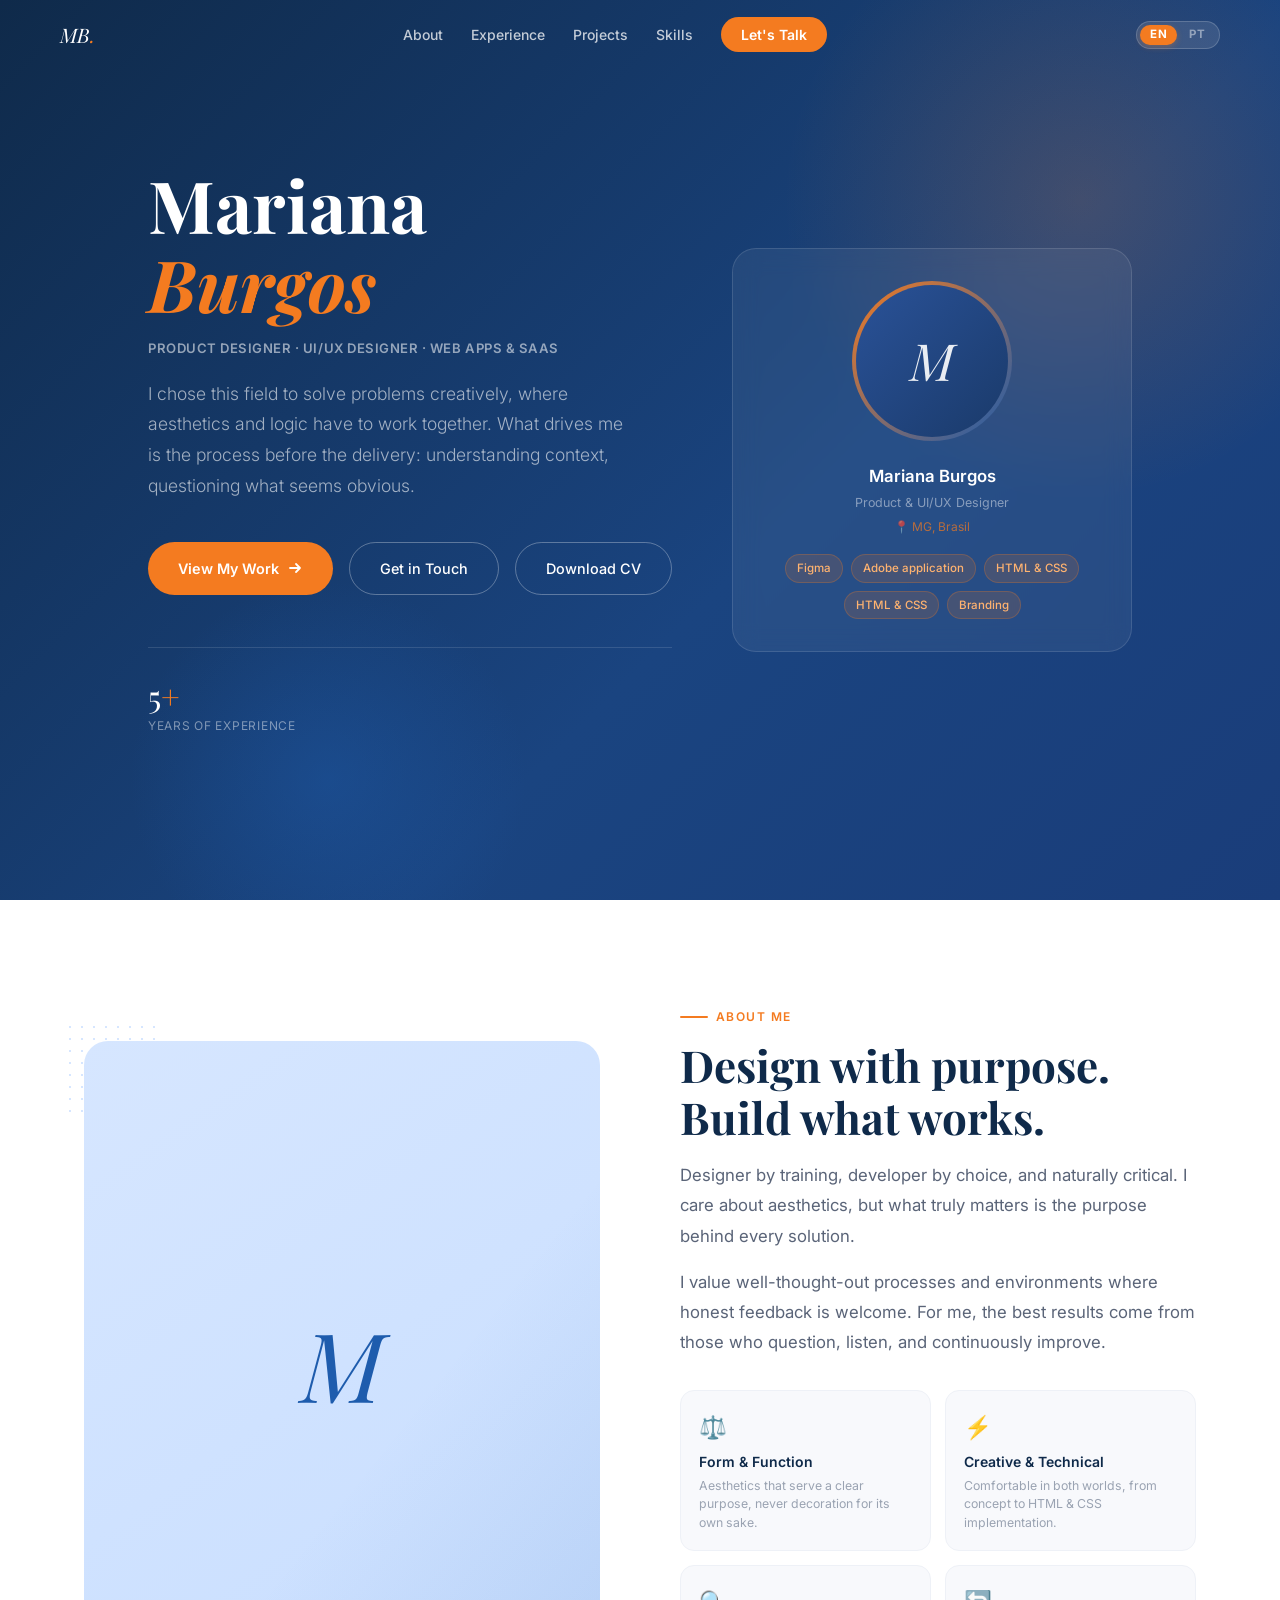
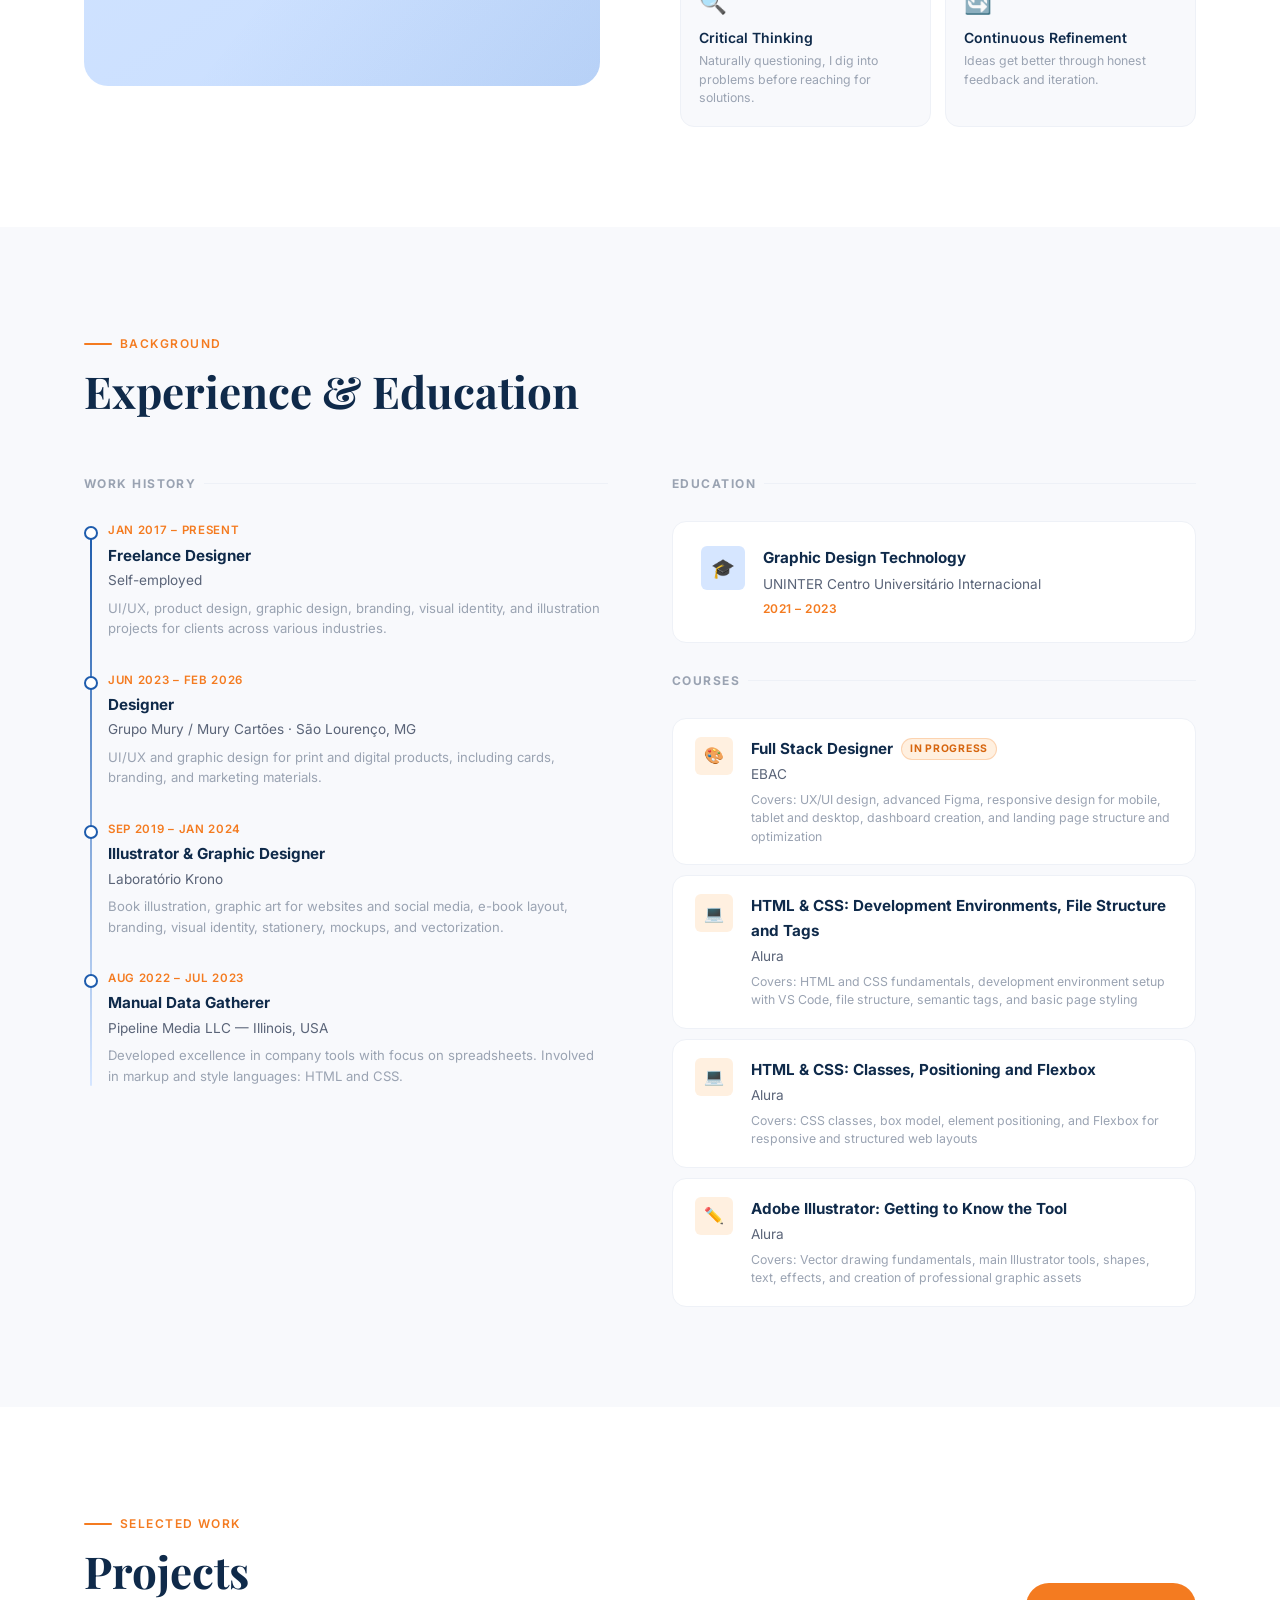
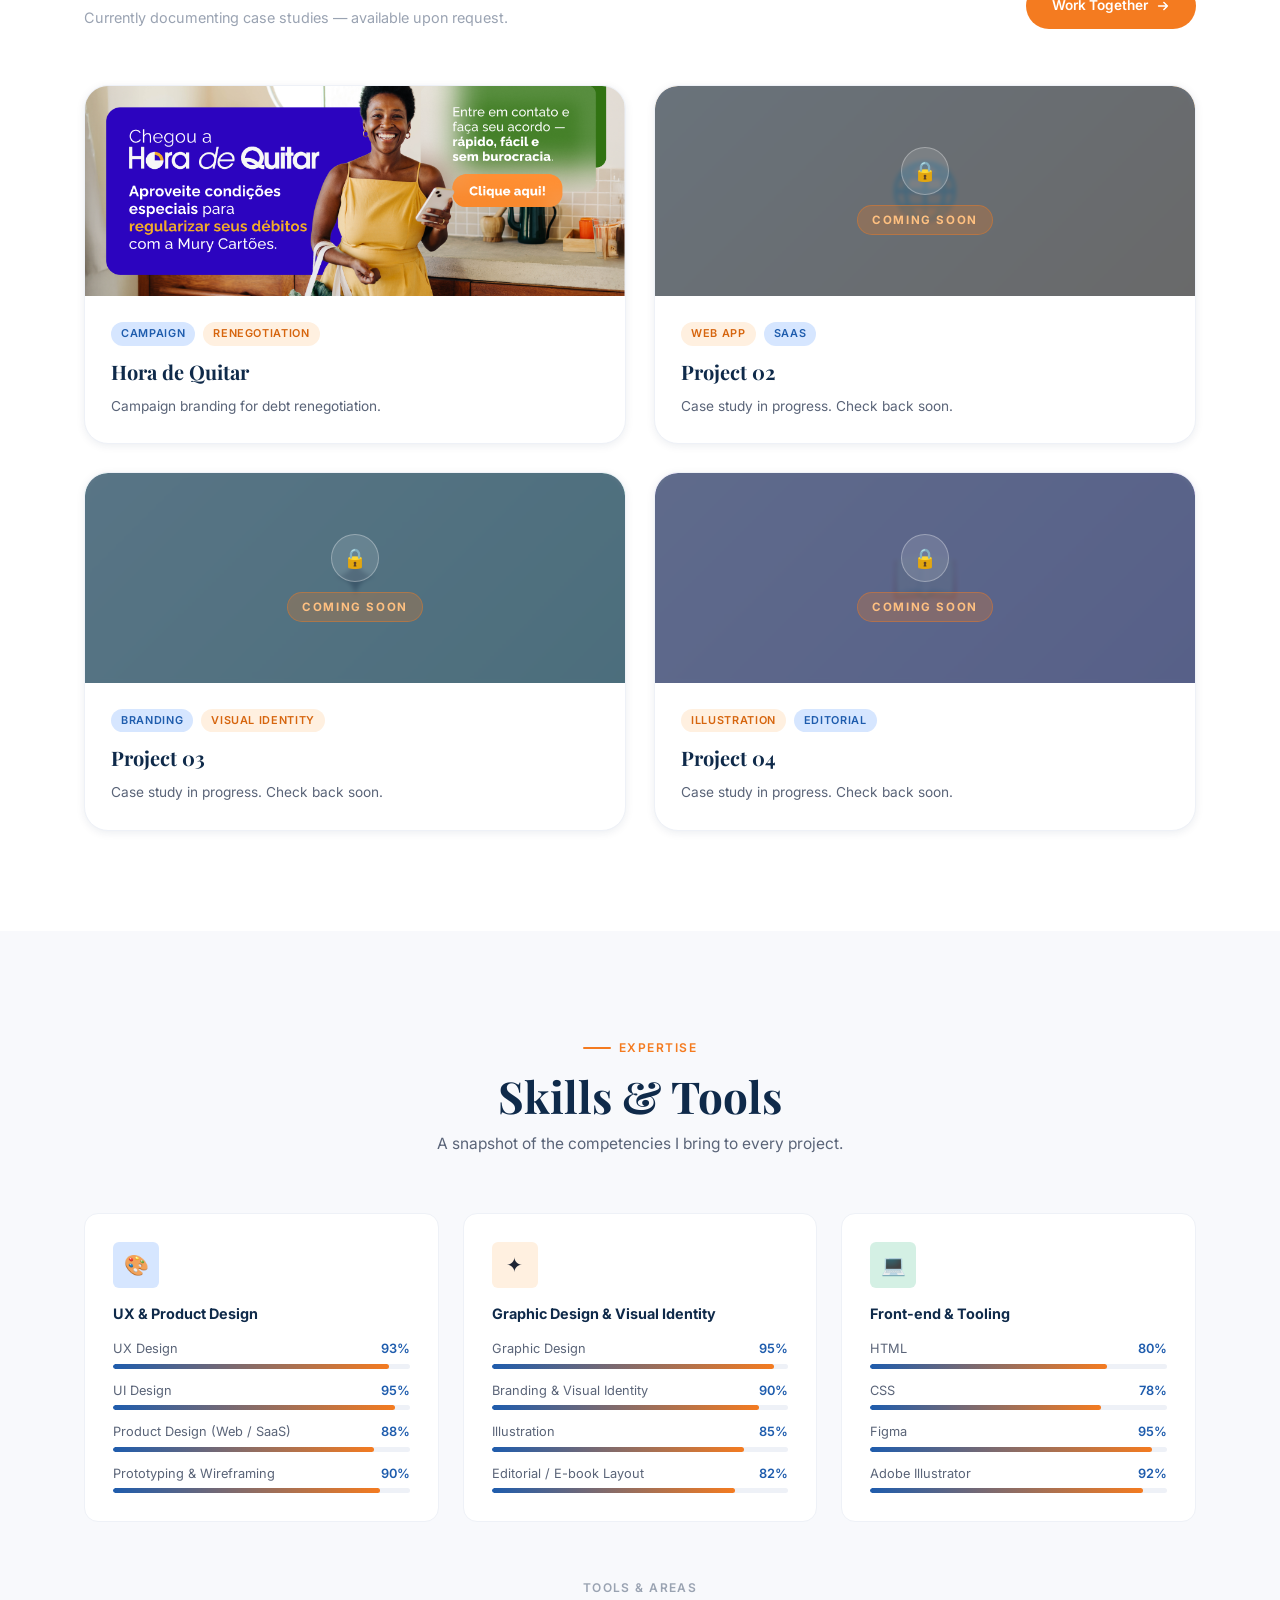
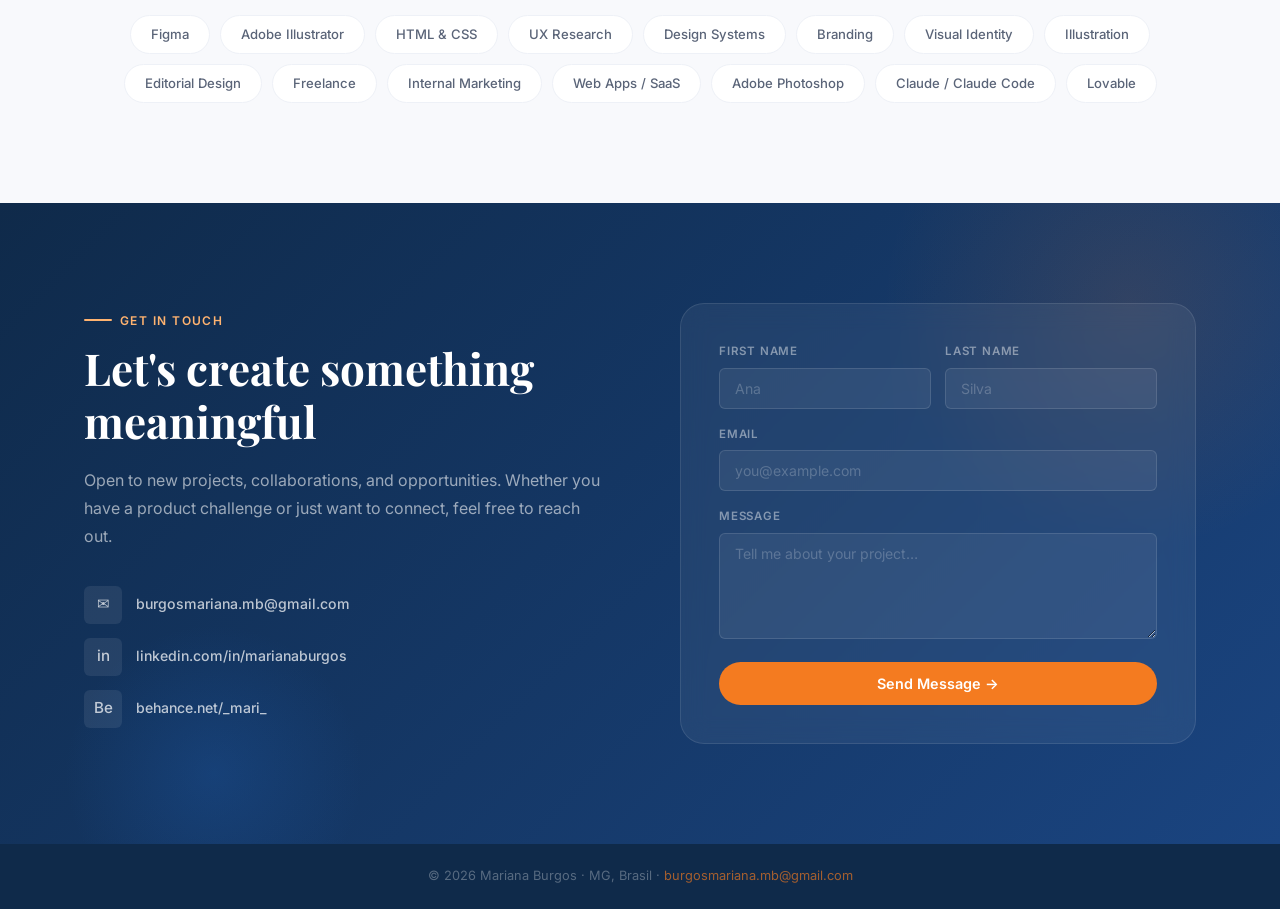
==== commit d27d1cd1: "projeto-1 projeto mais atualizações" ====
--- a/index.html
+++ b/index.html
@@ -7,884 +7,7 @@
   <link rel="preconnect" href="https://fonts.googleapis.com" />
   <link rel="preconnect" href="https://fonts.gstatic.com" crossorigin />
   <link href="https://fonts.googleapis.com/css2?family=Inter:wght@300;400;500;600;700&family=Playfair+Display:ital,wght@0,700;1,700&display=swap" rel="stylesheet" />
-  <style>
-    /* ── Reset & Base ─────────────────────────────────────── */
-    *, *::before, *::after { box-sizing: border-box; margin: 0; padding: 0; }
-
-    :root {
-      --blue-dark:   #0f2a4a;
-      --blue:        #1a4480;
-      --blue-mid:    #1e5cad;
-      --blue-light:  #d6e6ff;
-      --orange:      #f47b20;
-      --orange-dark: #d6650e;
-      --orange-light:#fff0e0;
-      --white:       #ffffff;
-      --gray-50:     #f8f9fc;
-      --gray-100:    #eef1f7;
-      --gray-400:    #9aa3b2;
-      --gray-600:    #5a6478;
-      --gray-800:    #1e2535;
-      --radius-sm:   6px;
-      --radius-md:   14px;
-      --radius-lg:   24px;
-      --shadow-sm:   0 2px 8px rgba(15,42,74,.08);
-      --shadow-md:   0 6px 24px rgba(15,42,74,.12);
-      --shadow-lg:   0 16px 48px rgba(15,42,74,.16);
-      --transition:  .3s cubic-bezier(.4,0,.2,1);
-    }
-
-    html { scroll-behavior: smooth; }
-
-    body {
-      font-family: 'Inter', sans-serif;
-      color: var(--gray-800);
-      background: var(--white);
-      line-height: 1.6;
-      overflow-x: hidden;
-    }
-
-    /* ── Scrollbar ───────────────────────────────────────── */
-    ::-webkit-scrollbar { width: 6px; }
-    ::-webkit-scrollbar-track { background: var(--gray-50); }
-    ::-webkit-scrollbar-thumb { background: var(--blue-mid); border-radius: 3px; }
-
-    /* ── Utility ─────────────────────────────────────────── */
-    .container { max-width: 1160px; margin: 0 auto; padding: 0 24px; }
-
-    .section-label {
-      display: inline-flex;
-      align-items: center;
-      gap: 8px;
-      font-size: .75rem;
-      font-weight: 600;
-      letter-spacing: .12em;
-      text-transform: uppercase;
-      color: var(--orange);
-      margin-bottom: 12px;
-    }
-    .section-label::before {
-      content: '';
-      display: block;
-      width: 28px; height: 2px;
-      background: var(--orange);
-      border-radius: 2px;
-    }
-
-    .section-title {
-      font-family: 'Playfair Display', serif;
-      font-size: clamp(2rem, 4vw, 2.75rem);
-      color: var(--blue-dark);
-      line-height: 1.2;
-    }
-
-    section { padding: 100px 0; }
-
-    /* ── Nav ─────────────────────────────────────────────── */
-    nav {
-      position: fixed;
-      top: 0; left: 0; right: 0;
-      z-index: 100;
-      padding: 0 24px;
-      transition: var(--transition);
-    }
-    nav.scrolled {
-      background: rgba(255,255,255,.92);
-      backdrop-filter: blur(16px);
-      -webkit-backdrop-filter: blur(16px);
-      box-shadow: var(--shadow-sm);
-    }
-    .nav-inner {
-      max-width: 1160px;
-      margin: 0 auto;
-      display: flex;
-      align-items: center;
-      justify-content: space-between;
-      height: 70px;
-      gap: 20px;
-    }
-    .nav-logo {
-      font-family: 'Playfair Display', serif;
-      font-size: 1.25rem;
-      color: var(--white);
-      text-decoration: none;
-      font-style: italic;
-      flex-shrink: 0;
-    }
-    nav.scrolled .nav-logo { color: var(--blue-dark); }
-    .nav-logo span { color: var(--orange); }
-
-    .nav-links {
-      display: flex;
-      gap: 28px;
-      list-style: none;
-      align-items: center;
-    }
-    .nav-links a {
-      text-decoration: none;
-      font-size: .875rem;
-      font-weight: 500;
-      color: rgba(255,255,255,.75);
-      position: relative;
-      transition: color var(--transition);
-    }
-    nav.scrolled .nav-links a { color: var(--gray-600); }
-    .nav-links a::after {
-      content: '';
-      position: absolute;
-      bottom: -3px; left: 0;
-      width: 0; height: 2px;
-      background: var(--orange);
-      border-radius: 2px;
-      transition: width var(--transition);
-    }
-    .nav-links a:hover { color: var(--white); }
-    nav.scrolled .nav-links a:hover { color: var(--blue-dark); }
-    .nav-links a:hover::after { width: 100%; }
-
-    .nav-cta {
-      background: var(--orange) !important;
-      color: var(--white) !important;
-      padding: 9px 20px;
-      border-radius: 50px;
-      font-weight: 600 !important;
-      transition: background var(--transition), transform var(--transition) !important;
-    }
-    .nav-cta::after { display: none !important; }
-    .nav-cta:hover { background: var(--orange-dark) !important; transform: translateY(-1px); }
-
-    /* ── Language Toggle ─────────────────────────────────── */
-    .lang-toggle {
-      display: flex;
-      align-items: center;
-      background: rgba(255,255,255,.1);
-      border: 1px solid rgba(255,255,255,.18);
-      border-radius: 50px;
-      padding: 3px;
-      gap: 2px;
-      flex-shrink: 0;
-      transition: background var(--transition), border-color var(--transition);
-    }
-    nav.scrolled .lang-toggle {
-      background: var(--gray-100);
-      border-color: var(--gray-100);
-    }
-    .lang-btn {
-      background: none;
-      border: none;
-      color: rgba(255,255,255,.45);
-      font-size: .72rem;
-      font-weight: 700;
-      letter-spacing: .07em;
-      padding: 4px 10px;
-      border-radius: 50px;
-      cursor: pointer;
-      transition: all var(--transition);
-      font-family: inherit;
-      line-height: 1;
-    }
-    nav.scrolled .lang-btn { color: var(--gray-400); }
-    .lang-btn.active {
-      background: var(--orange);
-      color: var(--white) !important;
-      box-shadow: 0 2px 6px rgba(244,123,32,.3);
-    }
-    .lang-btn:hover:not(.active) {
-      color: rgba(255,255,255,.8);
-    }
-    nav.scrolled .lang-btn:hover:not(.active) {
-      color: var(--gray-600);
-    }
-
-    .nav-right {
-      display: flex;
-      align-items: center;
-      gap: 14px;
-    }
-
-    .nav-toggle {
-      display: none;
-      flex-direction: column;
-      gap: 5px;
-      cursor: pointer;
-      background: none;
-      border: none;
-      padding: 4px;
-    }
-    .nav-toggle span {
-      display: block;
-      width: 24px; height: 2px;
-      background: var(--white);
-      border-radius: 2px;
-      transition: var(--transition);
-    }
-    nav.scrolled .nav-toggle span { background: var(--blue-dark); }
-
-    /* ── Hero ────────────────────────────────────────────── */
-    #hero {
-      min-height: 100vh;
-      display: flex;
-      align-items: center;
-      background: linear-gradient(135deg, var(--blue-dark) 0%, var(--blue) 60%, #1a3d7a 100%);
-      position: relative;
-      overflow: hidden;
-      padding: 0;
-    }
-    #hero::before {
-      content: '';
-      position: absolute;
-      width: 600px; height: 600px;
-      border-radius: 50%;
-      background: radial-gradient(circle, rgba(244,123,32,.18) 0%, transparent 70%);
-      top: -100px; right: -100px;
-    }
-    #hero::after {
-      content: '';
-      position: absolute;
-      width: 400px; height: 400px;
-      border-radius: 50%;
-      background: radial-gradient(circle, rgba(30,92,173,.4) 0%, transparent 70%);
-      bottom: -80px; left: 10%;
-    }
-
-    .hero-grid {
-      display: grid;
-      grid-template-columns: 1fr 400px;
-      gap: 60px;
-      align-items: center;
-      position: relative;
-      z-index: 1;
-      width: 100%;
-    }
-
-    .hero-location {
-      display: inline-flex;
-      align-items: center;
-      gap: 6px;
-      background: rgba(244,123,32,.15);
-      border: 1px solid rgba(244,123,32,.3);
-      color: #ffb370;
-      font-size: .8rem;
-      font-weight: 500;
-      padding: 6px 16px;
-      border-radius: 50px;
-      margin-bottom: 24px;
-    }
-
-    .hero-name {
-      font-family: 'Playfair Display', serif;
-      font-size: clamp(2.8rem, 6vw, 4.5rem);
-      color: var(--white);
-      line-height: 1.1;
-      margin-bottom: 14px;
-    }
-    .hero-name em { color: var(--orange); font-style: italic; }
-
-    .hero-title {
-      font-size: .82rem;
-      font-weight: 600;
-      color: rgba(255,255,255,.55);
-      letter-spacing: .04em;
-      margin-bottom: 20px;
-      text-transform: uppercase;
-    }
-
-    .hero-subtitle {
-      font-size: clamp(.95rem, 1.8vw, 1.1rem);
-      color: rgba(255,255,255,.6);
-      font-weight: 300;
-      margin-bottom: 40px;
-      max-width: 480px;
-      line-height: 1.75;
-    }
-
-    .hero-actions { display: flex; gap: 16px; flex-wrap: wrap; }
-
-    .btn-primary {
-      display: inline-flex;
-      align-items: center;
-      gap: 8px;
-      background: var(--orange);
-      color: var(--white);
-      text-decoration: none;
-      font-weight: 600;
-      font-size: .9rem;
-      padding: 14px 30px;
-      border-radius: 50px;
-      transition: background var(--transition), transform var(--transition), box-shadow var(--transition);
-    }
-    .btn-primary:hover {
-      background: var(--orange-dark);
-      transform: translateY(-2px);
-      box-shadow: 0 8px 24px rgba(244,123,32,.35);
-    }
-
-    .btn-outline {
-      display: inline-flex;
-      align-items: center;
-      gap: 8px;
-      background: transparent;
-      color: var(--white);
-      text-decoration: none;
-      font-weight: 500;
-      font-size: .9rem;
-      padding: 14px 30px;
-      border-radius: 50px;
-      border: 1.5px solid rgba(255,255,255,.3);
-      transition: border-color var(--transition), background var(--transition), transform var(--transition);
-    }
-    .btn-outline:hover {
-      border-color: rgba(255,255,255,.7);
-      background: rgba(255,255,255,.07);
-      transform: translateY(-2px);
-    }
-
-    .hero-stats {
-      display: flex;
-      gap: 36px;
-      margin-top: 52px;
-      padding-top: 32px;
-      border-top: 1px solid rgba(255,255,255,.12);
-    }
-    .stat-number {
-      font-family: 'Playfair Display', serif;
-      font-size: 2rem;
-      color: var(--white);
-      line-height: 1;
-    }
-    .stat-number span { color: var(--orange); }
-    .stat-label {
-      font-size: .75rem;
-      color: rgba(255,255,255,.45);
-      margin-top: 4px;
-      text-transform: uppercase;
-      letter-spacing: .06em;
-    }
-
-    /* Avatar card */
-    .hero-visual { position: relative; }
-    .avatar-card {
-      background: rgba(255,255,255,.06);
-      border: 1px solid rgba(255,255,255,.12);
-      border-radius: var(--radius-lg);
-      padding: 32px;
-      backdrop-filter: blur(12px);
-      -webkit-backdrop-filter: blur(12px);
-      text-align: center;
-      animation: float 5s ease-in-out infinite;
-    }
-    .avatar-ring {
-      width: 160px; height: 160px;
-      border-radius: 50%;
-      background: linear-gradient(135deg, var(--orange) 0%, var(--blue-mid) 100%);
-      padding: 4px;
-      margin: 0 auto 22px;
-    }
-    .avatar-inner {
-      width: 100%; height: 100%;
-      border-radius: 50%;
-      background: linear-gradient(135deg, #2a5298 0%, #1a3a6a 100%);
-      display: flex;
-      align-items: center;
-      justify-content: center;
-      font-family: 'Playfair Display', serif;
-      font-size: 3.2rem;
-      color: rgba(255,255,255,.9);
-      font-style: italic;
-    }
-    .avatar-name { font-weight: 600; color: var(--white); font-size: 1.05rem; margin-bottom: 3px; }
-    .avatar-role { font-size: .78rem; color: rgba(255,255,255,.45); margin-bottom: 4px; }
-    .avatar-loc  { font-size: .75rem; color: rgba(244,123,32,.7); }
-    .floating-tags {
-      display: flex;
-      flex-wrap: wrap;
-      gap: 8px;
-      justify-content: center;
-      margin-top: 18px;
-    }
-    .tag {
-      background: rgba(244,123,32,.15);
-      border: 1px solid rgba(244,123,32,.25);
-      color: #ffb370;
-      font-size: .72rem;
-      font-weight: 500;
-      padding: 4px 11px;
-      border-radius: 50px;
-    }
-
-    /* ── About ───────────────────────────────────────────── */
-    #about { background: var(--white); }
-
-    .about-grid {
-      display: grid;
-      grid-template-columns: 1fr 1fr;
-      gap: 80px;
-      align-items: center;
-    }
-    .about-image-wrap { position: relative; }
-    .about-image-box {
-      width: 100%;
-      aspect-ratio: 4/5;
-      border-radius: var(--radius-lg);
-      background: linear-gradient(145deg, var(--blue-light) 0%, #c8deff 100%);
-      display: flex;
-      align-items: center;
-      justify-content: center;
-      font-family: 'Playfair Display', serif;
-      font-size: 6rem;
-      color: var(--blue-mid);
-      font-style: italic;
-      position: relative;
-      overflow: hidden;
-    }
-    .about-image-box::before {
-      content: '';
-      position: absolute;
-      inset: 0;
-      background: linear-gradient(to bottom right, transparent 60%, rgba(30,92,173,.1));
-    }
-    .about-accent {
-      position: absolute;
-      bottom: -20px; right: -20px;
-      width: 120px; height: 120px;
-      background: var(--orange);
-      border-radius: var(--radius-md);
-      z-index: -1;
-    }
-    .about-dot-grid {
-      position: absolute;
-      top: -20px; left: -20px;
-      width: 100px; height: 100px;
-      background-image: radial-gradient(circle, var(--blue-light) 1.5px, transparent 1.5px);
-      background-size: 12px 12px;
-    }
-    .about-text {
-      color: var(--gray-600);
-      font-size: 1.05rem;
-      margin-bottom: 16px;
-      line-height: 1.8;
-    }
-    .about-pillars {
-      display: grid;
-      grid-template-columns: 1fr 1fr;
-      gap: 14px;
-      margin-top: 32px;
-    }
-    .pillar {
-      background: var(--gray-50);
-      border-radius: var(--radius-md);
-      padding: 18px;
-      border: 1px solid var(--gray-100);
-      transition: border-color var(--transition), box-shadow var(--transition);
-    }
-    .pillar:hover { border-color: var(--blue-light); box-shadow: var(--shadow-sm); }
-    .pillar-icon { font-size: 1.4rem; margin-bottom: 7px; }
-    .pillar-title { font-size: .875rem; font-weight: 600; color: var(--blue-dark); margin-bottom: 3px; }
-    .pillar-desc  { font-size: .77rem; color: var(--gray-400); line-height: 1.5; }
-
-    /* ── Experience ──────────────────────────────────────── */
-    #experience { background: var(--gray-50); }
-
-    .exp-layout {
-      display: grid;
-      grid-template-columns: 1fr 1fr;
-      gap: 64px;
-      margin-top: 56px;
-    }
-    .exp-column-title {
-      font-size: .75rem;
-      font-weight: 700;
-      letter-spacing: .12em;
-      text-transform: uppercase;
-      color: var(--gray-400);
-      margin-bottom: 28px;
-      display: flex;
-      align-items: center;
-      gap: 8px;
-    }
-    .exp-column-title::after {
-      content: '';
-      flex: 1;
-      height: 1px;
-      background: var(--gray-100);
-    }
-    .timeline { position: relative; padding-left: 24px; }
-    .timeline::before {
-      content: '';
-      position: absolute;
-      left: 6px; top: 6px; bottom: 0;
-      width: 2px;
-      background: linear-gradient(to bottom, var(--blue-mid), var(--blue-light));
-      border-radius: 2px;
-    }
-    .timeline-item { position: relative; margin-bottom: 32px; }
-    .timeline-item:last-child { margin-bottom: 0; }
-    .timeline-dot {
-      position: absolute;
-      left: -24px; top: 5px;
-      width: 14px; height: 14px;
-      border-radius: 50%;
-      background: var(--white);
-      border: 2.5px solid var(--blue-mid);
-      transition: border-color var(--transition), background var(--transition);
-    }
-    .timeline-item:hover .timeline-dot { background: var(--orange); border-color: var(--orange); }
-    .timeline-period {
-      font-size: .72rem;
-      font-weight: 600;
-      letter-spacing: .06em;
-      text-transform: uppercase;
-      color: var(--orange);
-      margin-bottom: 4px;
-    }
-    .timeline-role    { font-weight: 700; font-size: .95rem; color: var(--blue-dark); margin-bottom: 2px; }
-    .timeline-company { font-size: .85rem; color: var(--gray-600); margin-bottom: 6px; }
-    .timeline-desc    { font-size: .82rem; color: var(--gray-400); line-height: 1.55; }
-
-    .edu-card {
-      background: var(--white);
-      border-radius: var(--radius-md);
-      padding: 24px 28px;
-      border: 1px solid var(--gray-100);
-      display: flex;
-      gap: 18px;
-      align-items: flex-start;
-      transition: border-color var(--transition), box-shadow var(--transition);
-    }
-    .edu-card:hover { border-color: var(--blue-light); box-shadow: var(--shadow-sm); }
-    .edu-icon {
-      width: 44px; height: 44px;
-      background: var(--blue-light);
-      border-radius: var(--radius-sm);
-      display: flex;
-      align-items: center;
-      justify-content: center;
-      font-size: 1.2rem;
-      flex-shrink: 0;
-    }
-    .edu-degree  { font-weight: 700; font-size: .95rem; color: var(--blue-dark); margin-bottom: 3px; }
-    .edu-school  { font-size: .85rem; color: var(--gray-600); margin-bottom: 3px; }
-    .edu-period  { font-size: .75rem; color: var(--orange); font-weight: 600; letter-spacing: .04em; }
-
-    /* ── Projects ────────────────────────────────────────── */
-    #projects { background: var(--white); }
-
-    .projects-header {
-      display: flex;
-      align-items: flex-end;
-      justify-content: space-between;
-      margin-bottom: 56px;
-      flex-wrap: wrap;
-      gap: 20px;
-    }
-    .projects-grid { display: grid; grid-template-columns: repeat(2,1fr); gap: 28px; }
-
-    .project-card {
-      background: var(--white);
-      border-radius: var(--radius-lg);
-      overflow: hidden;
-      box-shadow: var(--shadow-sm);
-      border: 1px solid var(--gray-100);
-      transition: transform var(--transition), box-shadow var(--transition);
-    }
-    .project-card:hover { transform: translateY(-4px); box-shadow: var(--shadow-md); }
-
-    .project-thumb { height: 210px; position: relative; overflow: hidden; }
-    .project-thumb-bg { width: 100%; height: 100%; display: flex; align-items: center; justify-content: center; }
-    .thumb-1 { background: linear-gradient(135deg,#d0dff8 0%,#b8cff5 100%); }
-    .thumb-2 { background: linear-gradient(135deg,#fde8cc 0%,#fbd0a0 100%); }
-    .thumb-3 { background: linear-gradient(135deg,#d0eee8 0%,#b0ddd0 100%); }
-    .thumb-4 { background: linear-gradient(135deg,#e2d4f8 0%,#cdb8f0 100%); }
-    .thumb-icon { font-size: 3.5rem; opacity: .35; }
-
-    .coming-soon-overlay {
-      position: absolute;
-      inset: 0;
-      display: flex;
-      flex-direction: column;
-      align-items: center;
-      justify-content: center;
-      background: rgba(15,42,74,.62);
-      backdrop-filter: blur(2px);
-      -webkit-backdrop-filter: blur(2px);
-      gap: 10px;
-    }
-    .coming-soon-icon {
-      width: 48px; height: 48px;
-      border-radius: 50%;
-      background: rgba(255,255,255,.12);
-      border: 1.5px solid rgba(255,255,255,.3);
-      display: flex;
-      align-items: center;
-      justify-content: center;
-      font-size: 1.2rem;
-    }
-    .coming-soon-label {
-      font-size: .72rem;
-      font-weight: 700;
-      letter-spacing: .14em;
-      text-transform: uppercase;
-      background: rgba(244,123,32,.25);
-      border: 1px solid rgba(244,123,32,.4);
-      padding: 5px 14px;
-      border-radius: 50px;
-      color: #ffc080;
-    }
-    .project-body { padding: 26px; }
-    .project-tags { display: flex; gap: 8px; flex-wrap: wrap; margin-bottom: 10px; }
-    .project-tag {
-      font-size: .68rem;
-      font-weight: 600;
-      letter-spacing: .06em;
-      text-transform: uppercase;
-      padding: 3px 10px;
-      border-radius: 50px;
-    }
-    .tag-blue   { background: var(--blue-light);   color: var(--blue-mid); }
-    .tag-orange { background: var(--orange-light); color: var(--orange-dark); }
-    .project-title {
-      font-family: 'Playfair Display', serif;
-      font-size: 1.25rem;
-      color: var(--blue-dark);
-      margin-bottom: 7px;
-    }
-    .project-desc { font-size: .855rem; color: var(--gray-600); line-height: 1.65; }
-
-    /* ── Skills ──────────────────────────────────────────── */
-    #skills { background: var(--gray-50); }
-
-    .skills-grid { display: grid; grid-template-columns: repeat(3,1fr); gap: 24px; margin-top: 56px; }
-
-    .skill-group {
-      background: var(--white);
-      border-radius: var(--radius-md);
-      padding: 28px;
-      border: 1px solid var(--gray-100);
-      transition: border-color var(--transition), box-shadow var(--transition);
-    }
-    .skill-group:hover { border-color: var(--blue-light); box-shadow: var(--shadow-md); }
-    .skill-group-icon {
-      width: 46px; height: 46px;
-      border-radius: var(--radius-sm);
-      display: flex;
-      align-items: center;
-      justify-content: center;
-      font-size: 1.25rem;
-      margin-bottom: 14px;
-    }
-    .icon-blue   { background: var(--blue-light); }
-    .icon-orange { background: var(--orange-light); }
-    .icon-green  { background: #d4f0e4; }
-    .skill-group-title { font-weight: 700; font-size: .9rem; color: var(--blue-dark); margin-bottom: 14px; }
-    .skill-item { margin-bottom: 12px; }
-    .skill-item:last-child { margin-bottom: 0; }
-    .skill-row { display: flex; justify-content: space-between; font-size: .8rem; color: var(--gray-600); margin-bottom: 4px; }
-    .skill-pct { font-weight: 600; color: var(--blue-mid); }
-    .skill-bar { height: 5px; background: var(--gray-100); border-radius: 50px; overflow: hidden; }
-    .skill-fill {
-      height: 100%;
-      border-radius: 50px;
-      background: linear-gradient(90deg, var(--blue-mid), var(--orange));
-      transform-origin: left;
-      animation: grow 1s ease forwards;
-    }
-    @keyframes grow { from { transform: scaleX(0); } to { transform: scaleX(1); } }
-
-    .tools-section { margin-top: 56px; }
-    .tools-title {
-      font-size: .75rem;
-      font-weight: 600;
-      letter-spacing: .12em;
-      text-transform: uppercase;
-      color: var(--gray-400);
-      margin-bottom: 18px;
-      text-align: center;
-    }
-    .tools-list { display: flex; flex-wrap: wrap; gap: 10px; justify-content: center; }
-    .tool-pill {
-      background: var(--white);
-      border: 1px solid var(--gray-100);
-      border-radius: 50px;
-      padding: 8px 20px;
-      font-size: .82rem;
-      font-weight: 500;
-      color: var(--gray-600);
-      transition: background var(--transition), border-color var(--transition), color var(--transition);
-    }
-    .tool-pill:hover { background: var(--blue-light); border-color: var(--blue-mid); color: var(--blue-dark); }
-
-    /* ── Contact ─────────────────────────────────────────── */
-    #contact {
-      background: linear-gradient(135deg, var(--blue-dark) 0%, var(--blue) 100%);
-      position: relative;
-      overflow: hidden;
-    }
-    #contact::before {
-      content: '';
-      position: absolute;
-      width: 500px; height: 500px;
-      border-radius: 50%;
-      background: radial-gradient(circle, rgba(244,123,32,.12) 0%, transparent 70%);
-      top: -150px; right: -100px;
-    }
-    #contact::after {
-      content: '';
-      position: absolute;
-      width: 300px; height: 300px;
-      border-radius: 50%;
-      background: radial-gradient(circle, rgba(30,92,173,.3) 0%, transparent 70%);
-      bottom: -80px; left: 5%;
-    }
-    .contact-inner {
-      position: relative;
-      z-index: 1;
-      display: grid;
-      grid-template-columns: 1fr 1fr;
-      gap: 80px;
-      align-items: start;
-    }
-    .contact-info .section-label { color: #ffb370; }
-    .contact-info .section-label::before { background: #ffb370; }
-    .contact-info .section-title { color: var(--white); margin-bottom: 18px; }
-    .contact-tagline { color: rgba(255,255,255,.58); font-size: 1rem; margin-bottom: 36px; line-height: 1.75; }
-
-    .contact-links { display: flex; flex-direction: column; gap: 14px; }
-    .contact-link {
-      display: flex;
-      align-items: center;
-      gap: 14px;
-      text-decoration: none;
-      color: rgba(255,255,255,.72);
-      font-size: .88rem;
-      font-weight: 500;
-      transition: color var(--transition);
-    }
-    .contact-link:hover { color: var(--white); }
-    .contact-link-icon {
-      width: 38px; height: 38px;
-      border-radius: var(--radius-sm);
-      background: rgba(255,255,255,.08);
-      display: flex;
-      align-items: center;
-      justify-content: center;
-      font-size: .95rem;
-      flex-shrink: 0;
-      transition: background var(--transition);
-    }
-    .contact-link:hover .contact-link-icon { background: rgba(244,123,32,.25); }
-
-    .contact-form {
-      background: rgba(255,255,255,.06);
-      border: 1px solid rgba(255,255,255,.1);
-      border-radius: var(--radius-lg);
-      padding: 38px;
-      backdrop-filter: blur(12px);
-      -webkit-backdrop-filter: blur(12px);
-    }
-    .form-row { display: grid; grid-template-columns: 1fr 1fr; gap: 14px; }
-    .form-group { margin-bottom: 16px; }
-    .form-group label {
-      display: block;
-      font-size: .72rem;
-      font-weight: 600;
-      letter-spacing: .07em;
-      text-transform: uppercase;
-      color: rgba(255,255,255,.45);
-      margin-bottom: 7px;
-    }
-    .form-group input,
-    .form-group textarea,
-    .form-group select {
-      width: 100%;
-      background: rgba(255,255,255,.06);
-      border: 1px solid rgba(255,255,255,.12);
-      border-radius: var(--radius-sm);
-      padding: 11px 15px;
-      color: var(--white);
-      font-family: inherit;
-      font-size: .88rem;
-      outline: none;
-      transition: border-color var(--transition), background var(--transition);
-      -webkit-appearance: none;
-    }
-    .form-group input::placeholder,
-    .form-group textarea::placeholder { color: rgba(255,255,255,.22); }
-    .form-group input:focus,
-    .form-group textarea:focus,
-    .form-group select:focus { border-color: var(--orange); background: rgba(255,255,255,.1); }
-    .form-group select option { background: var(--blue-dark); }
-    .form-group textarea { resize: vertical; min-height: 106px; }
-    .form-submit {
-      width: 100%;
-      background: var(--orange);
-      color: var(--white);
-      border: none;
-      border-radius: 50px;
-      padding: 13px;
-      font-family: inherit;
-      font-size: .9rem;
-      font-weight: 600;
-      cursor: pointer;
-      transition: background var(--transition), transform var(--transition), box-shadow var(--transition);
-    }
-    .form-submit:hover {
-      background: var(--orange-dark);
-      transform: translateY(-2px);
-      box-shadow: 0 8px 24px rgba(244,123,32,.35);
-    }
-
-    /* ── Footer ──────────────────────────────────────────── */
-    footer { background: var(--blue-dark); padding: 22px 24px; text-align: center; }
-    .footer-text { font-size: .8rem; color: rgba(255,255,255,.3); }
-    .footer-text a { color: rgba(244,123,32,.65); text-decoration: none; }
-    .footer-text a:hover { color: var(--orange); }
-
-    /* ── Animations ──────────────────────────────────────── */
-    @keyframes float {
-      0%, 100% { transform: translateY(0); }
-      50%       { transform: translateY(-12px); }
-    }
-
-    /* ── Responsive ──────────────────────────────────────── */
-    @media (max-width: 1024px) {
-      .hero-grid { grid-template-columns: 1fr; }
-      .hero-visual { display: none; }
-      .about-grid { grid-template-columns: 1fr; gap: 48px; }
-      .about-image-wrap { max-width: 340px; }
-      .exp-layout { grid-template-columns: 1fr; gap: 48px; }
-      .skills-grid { grid-template-columns: 1fr 1fr; }
-    }
-
-    @media (max-width: 768px) {
-      section { padding: 72px 0; }
-
-      .nav-links { display: none; flex-direction: column; gap: 0; }
-      .nav-links.open {
-        display: flex;
-        position: fixed;
-        top: 70px; left: 0; right: 0;
-        background: var(--white);
-        padding: 20px 24px 28px;
-        box-shadow: var(--shadow-md);
-      }
-      .nav-links.open li { border-bottom: 1px solid var(--gray-100); }
-      .nav-links.open a { display: block; padding: 12px 0; font-size: 1rem; color: var(--gray-600) !important; }
-      .nav-links.open .nav-cta { display: inline-flex; margin-top: 12px; padding: 10px 24px; }
-      .nav-toggle { display: flex; }
-
-      .projects-header { flex-direction: column; align-items: flex-start; }
-      .projects-grid { grid-template-columns: 1fr; }
-      .skills-grid { grid-template-columns: 1fr; }
-      .contact-inner { grid-template-columns: 1fr; gap: 48px; }
-      .contact-form { padding: 26px; }
-      .form-row { grid-template-columns: 1fr; }
-      .hero-stats { flex-wrap: wrap; gap: 24px; }
-    }
-
-    @media (max-width: 480px) {
-      .about-pillars { grid-template-columns: 1fr; }
-    }
-  </style>
+  <link rel="stylesheet" href="css/style.css">
 </head>
 <body>
 
@@ -903,8 +26,8 @@
 
       <div class="nav-right">
         <div class="lang-toggle" role="group" aria-label="Language">
-          <button class="lang-btn active" data-lang="en" onclick="setLanguage('en')">EN</button>
-          <button class="lang-btn"        data-lang="pt" onclick="setLanguage('pt')">PT</button>
+          <button class="lang-btn active" data-lang="en">EN</button>
+          <button class="lang-btn"        data-lang="pt">PT</button>
         </div>
         <button class="nav-toggle" id="navToggle" aria-label="Toggle menu">
           <span></span><span></span><span></span>
@@ -927,15 +50,12 @@
               <svg width="16" height="16" viewBox="0 0 16 16" fill="none"><path d="M3 8h10M9 4l4 4-4 4" stroke="currentColor" stroke-width="1.8" stroke-linecap="round" stroke-linejoin="round"/></svg>
             </a>
             <a href="#contact" class="btn-outline" data-i18n="hero.cta2">Get in Touch</a>
+            <a href="#" class="btn-outline" data-i18n="hero.cv">Download CV</a>
           </div>
           <div class="hero-stats">
             <div>
-              <div class="stat-number">8<span>+</span></div>
+              <div class="stat-number">5<span>+</span></div>
               <div class="stat-label" data-i18n="hero.stat1">Years of Experience</div>
-            </div>
-            <div>
-              <div class="stat-number">4</div>
-              <div class="stat-label" data-i18n="hero.stat2">Roles &amp; Industries</div>
             </div>
           </div>
         </div>
@@ -1025,7 +145,7 @@
               <div class="timeline-dot"></div>
               <div class="timeline-period" data-i18n="exp2.period">Jun 2023 – Feb 2026</div>
               <div class="timeline-role"   data-i18n="exp2.role">Designer</div>
-              <div class="timeline-company">Grupo Mury / Mury Cartões</div>
+              <div class="timeline-company">Grupo Mury / Mury Cartões · São Lourenço, MG</div>
               <div class="timeline-desc"   data-i18n="exp2.desc">Internal marketing, digital interfaces, and visual communications for a cards and loyalty solutions company.</div>
             </div>
 
@@ -1058,6 +178,49 @@
               <div class="edu-period">2021 – 2023</div>
             </div>
           </div>
+
+          <div class="cert-section">
+            <div class="exp-column-title" data-i18n="cert.title">Courses</div>
+
+            <div class="edu-card">
+              <div class="edu-icon">🎨</div>
+              <div style="flex:1;min-width:0;">
+                <div class="edu-degree-row">
+                  <span class="edu-degree" data-i18n="cert1.name">Full Stack Designer</span>
+                  <span class="cert-badge" data-i18n="cert1.badge">in progress</span>
+                </div>
+                <div class="edu-school">EBAC</div>
+                <div class="cert-covers" data-i18n="cert1.covers">Covers: UX/UI, advanced Figma, responsive design, dashboards and landing pages</div>
+              </div>
+            </div>
+
+            <div class="edu-card">
+              <div class="edu-icon">💻</div>
+              <div style="flex:1;min-width:0;">
+                <div class="edu-degree" data-i18n="cert2.name">HTML &amp; CSS: Development Environments, File Structure and Tags</div>
+                <div class="edu-school">Alura</div>
+                <div class="cert-covers" data-i18n="cert2.covers">Covers: HTML and CSS fundamentals, development environment setup with VS Code, file structure, semantic tags, and basic page styling</div>
+              </div>
+            </div>
+
+            <div class="edu-card">
+              <div class="edu-icon">💻</div>
+              <div style="flex:1;min-width:0;">
+                <div class="edu-degree" data-i18n="cert3.name">HTML &amp; CSS: Classes, Positioning and Flexbox</div>
+                <div class="edu-school">Alura</div>
+                <div class="cert-covers" data-i18n="cert3.covers">Covers: CSS classes, box model, element positioning, and Flexbox for responsive and structured web layouts</div>
+              </div>
+            </div>
+
+            <div class="edu-card">
+              <div class="edu-icon">✏️</div>
+              <div style="flex:1;min-width:0;">
+                <div class="edu-degree" data-i18n="cert4.name">Adobe Illustrator: Getting to Know the Tool</div>
+                <div class="edu-school">Alura</div>
+                <div class="cert-covers" data-i18n="cert4.covers">Covers: Vector drawing fundamentals, main Illustrator tools, shapes, text, effects, and creation of professional graphic assets</div>
+              </div>
+            </div>
+          </div>
         </div>
       </div>
     </div>
@@ -1080,23 +243,19 @@
 
       <div class="projects-grid">
 
-        <div class="project-card">
+        <a href="projeto-1.html" class="project-card project-link" aria-label="Open Hora de Quitar project page">
           <div class="project-thumb">
-            <div class="project-thumb-bg thumb-1"><span class="thumb-icon">📱</span></div>
-            <div class="coming-soon-overlay">
-              <div class="coming-soon-icon">🔒</div>
-              <span class="coming-soon-label" data-i18n="proj.coming">Coming Soon</span>
-            </div>
+            <img src="projetos/Renegociacao/banner-1199-720.png" alt="Hora de Quitar campaign banner" />
           </div>
           <div class="project-body">
             <div class="project-tags">
-              <span class="project-tag tag-blue" data-i18n="tag.mobile">Mobile App</span>
-              <span class="project-tag tag-orange">UX / UI</span>
-            </div>
-            <h3 class="project-title" data-i18n="proj1.title">Project 01</h3>
-            <p class="project-desc" data-i18n="proj.wip">Case study in progress. Check back soon.</p>
-          </div>
-        </div>
+              <span class="project-tag tag-blue">Campaign</span>
+              <span class="project-tag tag-orange">Renegotiation</span>
+            </div>
+            <h3 class="project-title">Hora de Quitar</h3>
+            <p class="project-desc">Campaign branding for debt renegotiation.</p>
+          </div>
+        </a>
 
         <div class="project-card">
           <div class="project-thumb">
@@ -1156,7 +315,6 @@
     </div>
   </section>
 
-  <!-- ─── SKILLS ────────────────────────────────────────────── -->
   <section id="skills">
     <div class="container">
       <div style="text-align:center;max-width:560px;margin:0 auto;">
@@ -1247,6 +405,9 @@
           <span class="tool-pill" data-i18n="tool.freelance">Freelance</span>
           <span class="tool-pill" data-i18n="tool.marketing">Internal Marketing</span>
           <span class="tool-pill">Web Apps / SaaS</span>
+          <span class="tool-pill">Adobe Photoshop</span>
+          <span class="tool-pill">Claude / Claude Code</span>
+          <span class="tool-pill">Lovable</span>
         </div>
       </div>
     </div>
@@ -1266,7 +427,7 @@
               <div class="contact-link-icon">✉</div>
               burgosmariana.mb@gmail.com
             </a>
-            <a href="https://www.linkedin.com/in/marianaburgos-609727202" target="_blank" rel="noopener" class="contact-link">
+            <a href="https://www.linkedin.com/in/mariana-burgos-609727202/" target="_blank" rel="noopener" class="contact-link">
               <div class="contact-link-icon">in</div>
               linkedin.com/in/marianaburgos
             </a>
@@ -1274,10 +435,6 @@
               <div class="contact-link-icon">Be</div>
               behance.net/_mari_
             </a>
-            <span class="contact-link" style="cursor:default;">
-              <div class="contact-link-icon">📍</div>
-              <span data-i18n="contact.loc">São Lourenço, MG, Brasil</span>
-            </span>
           </div>
         </div>
 
@@ -1296,18 +453,7 @@
             <label data-i18n="form.email">Email</label>
             <input type="email" data-i18n-ph="form.ph.email" placeholder="you@example.com" />
           </div>
-          <div class="form-group">
-            <label data-i18n="form.type">Project Type</label>
-            <select>
-              <option value="" disabled selected data-i18n="form.select">Select a type…</option>
-              <option data-i18n="form.opt1">UI/UX Design</option>
-              <option data-i18n="form.opt2">Product Design (Web / SaaS)</option>
-              <option data-i18n="form.opt3">Branding &amp; Visual Identity</option>
-              <option data-i18n="form.opt4">Illustration</option>
-              <option data-i18n="form.opt5">Graphic Design</option>
-              <option data-i18n="form.opt6">Other</option>
-            </select>
-          </div>
+          
           <div class="form-group">
             <label data-i18n="form.msg">Message</label>
             <textarea data-i18n-ph="form.ph.msg" placeholder="Tell me about your project…"></textarea>
@@ -1321,313 +467,9 @@
 
   <!-- ─── FOOTER ────────────────────────────────────────────── -->
   <footer>
-    <p class="footer-text" data-i18n="footer.text">© 2026 Mariana Burgos · São Lourenço, MG, Brasil · <a href="mailto:burgosmariana.mb@gmail.com">burgosmariana.mb@gmail.com</a></p>
+    <p class="footer-text" data-i18n="footer.text">© 2026 Mariana Burgos · MG, Brasil · <a href="mailto:burgosmariana.mb@gmail.com">burgosmariana.mb@gmail.com</a></p>
   </footer>
-
-  <!-- ─── JS ────────────────────────────────────────────────── -->
-  <script>
-    /* ── Translations ──────────────────────────────────────── */
-    const translations = {
-      en: {
-        /* nav */
-        'nav.about':      'About',
-        'nav.experience': 'Experience',
-        'nav.projects':   'Projects',
-        'nav.skills':     'Skills',
-        'nav.cta':        "Let's Talk",
-        /* hero */
-        'hero.location':  '📍 São Lourenço, Minas Gerais, Brasil',
-        'hero.title':     'Product Designer &nbsp;·&nbsp; UI/UX Designer &nbsp;·&nbsp; Web Apps &amp; SaaS',
-        'hero.subtitle':  'Designer by training, developer by choice, and naturally critical. I align form and function, moving between the creative and the technical to build solutions that actually work.',
-        'hero.cta1':      'View My Work',
-        'hero.cta2':      'Get in Touch',
-        'hero.stat1':     'Years of Experience',
-        'hero.stat2':     'Roles &amp; Industries',
-        'hero.stat3':     'Countries Worked',
-        'hero.card.role': 'Product &amp; UI/UX Designer',
-        /* about */
-        'about.label':   'About Me',
-        'about.title':   'Design with purpose.<br>Build what works.',
-        'about.p1':      'Designer by training, developer by choice, and naturally critical. I care about aesthetics, but what matters is the purpose behind every solution.',
-        'about.p2':      'I align form and function, move naturally between the creative and the technical, and value refining ideas until they actually work. I prefer environments with room for thoughtful discussion, honest feedback, and continuous improvement.',
-        'pillar1.title': 'Form &amp; Function',
-        'pillar1.desc':  'Aesthetics that serve a clear purpose — never decoration for its own sake.',
-        'pillar2.title': 'Creative &amp; Technical',
-        'pillar2.desc':  'Comfortable in both worlds — from concept to HTML &amp; CSS implementation.',
-        'pillar3.title': 'Critical Thinking',
-        'pillar3.desc':  'Naturally questioning — I dig into problems before reaching for solutions.',
-        'pillar4.title': 'Continuous Refinement',
-        'pillar4.desc':  'Ideas get better through honest feedback and iteration.',
-        /* experience */
-        'exp.label':     'Background',
-        'exp.title':     'Experience &amp; Education',
-        'exp.work.col':  'Work History',
-        'exp.edu.col':   'Education',
-        'exp1.period':   'Jan 2017 – Present',
-        'exp1.role':     'Freelance Designer',
-        'exp1.company':  'Self-employed',
-        'exp1.desc':     'UI/UX, product design, graphic design, branding, visual identity, and illustration projects for clients across various industries.',
-        'exp2.period':   'Jun 2023 – Feb 2026',
-        'exp2.role':     'Designer',
-        'exp2.desc':     'Internal marketing, digital interfaces, and visual communications for a cards and loyalty solutions company.',
-        'exp3.period':   'Sep 2019 – Jan 2024',
-        'exp3.role':     'Illustrator &amp; Graphic Designer',
-        'exp3.desc':     'Book illustration, graphic art, e-book layout, branding, and visual identity projects.',
-        'exp4.period':   'Aug 2022 – Jul 2023',
-        'exp4.role':     'Manual Data Gatherer',
-        'exp4.company':  'Pipeline Media LLC — Illinois, USA',
-        'exp4.desc':     'Remote data collection and processing for a US-based media company.',
-        'edu.degree':    'Graphic Design Technology',
-        /* projects */
-        'proj.label':    'Selected Work',
-        'proj.title':    'Projects',
-        'proj.subtitle': 'Case studies coming soon.',
-        'proj.cta':      'Work Together',
-        'proj.coming':   'Coming Soon',
-        'proj.wip':      'Case study in progress. Check back soon.',
-        'proj1.title':   'Project 01',
-        'proj2.title':   'Project 02',
-        'proj3.title':   'Project 03',
-        'proj4.title':   'Project 04',
-        /* tags */
-        'tag.branding':    'Branding',
-        'tag.mobile':      'Mobile App',
-        'tag.branding2':   'Branding',
-        'tag.identity':    'Visual Identity',
-        'tag.illustration':'Illustration',
-        'tag.editorial':   'Editorial',
-        /* skills */
-        'skills.label':   'Expertise',
-        'skills.title':   'Skills &amp; Tools',
-        'skills.subtitle':'A snapshot of the competencies I bring to every project.',
-        'skills.group1':  'UX &amp; Product Design',
-        'skill1.1':       'UX Design',
-        'skill1.2':       'UI Design',
-        'skill1.3':       'Product Design (Web / SaaS)',
-        'skill1.4':       'Prototyping &amp; Wireframing',
-        'skills.group2':  'Graphic Design &amp; Visual Identity',
-        'skill2.1':       'Graphic Design',
-        'skill2.2':       'Branding &amp; Visual Identity',
-        'skill2.3':       'Illustration',
-        'skill2.4':       'Editorial / E-book Layout',
-        'skills.group3':  'Front-end &amp; Tooling',
-        'tools.title':    'Tools &amp; Areas',
-        'tool.ux':        'UX Research',
-        'tool.ds':        'Design Systems',
-        'tool.branding':  'Branding',
-        'tool.identity':  'Visual Identity',
-        'tool.illustration':'Illustration',
-        'tool.editorial': 'Editorial Design',
-        'tool.freelance': 'Freelance',
-        'tool.marketing': 'Internal Marketing',
-        /* contact */
-        'contact.label':   'Get In Touch',
-        'contact.title':   "Let's create something meaningful",
-        'contact.tagline': 'Open to new projects, collaborations, and opportunities. Whether you have a product challenge or just want to connect — feel free to reach out.',
-        'contact.loc':     'São Lourenço, MG, Brasil',
-        'form.fname':  'First Name',
-        'form.lname':  'Last Name',
-        'form.email':  'Email',
-        'form.type':   'Project Type',
-        'form.msg':    'Message',
-        'form.select': 'Select a type…',
-        'form.opt1':   'UI/UX Design',
-        'form.opt2':   'Product Design (Web / SaaS)',
-        'form.opt3':   'Branding &amp; Visual Identity',
-        'form.opt4':   'Illustration',
-        'form.opt5':   'Graphic Design',
-        'form.opt6':   'Other',
-        'form.submit': 'Send Message →',
-        'form.ph.fname': 'Ana',
-        'form.ph.lname': 'Silva',
-        'form.ph.email': 'you@example.com',
-        'form.ph.msg':   'Tell me about your project…',
-        /* footer */
-        'footer.text': '© 2026 Mariana Burgos · São Lourenço, MG, Brasil · <a href="mailto:burgosmariana.mb@gmail.com">burgosmariana.mb@gmail.com</a>',
-      },
-
-      pt: {
-        /* nav */
-        'nav.about':      'Sobre',
-        'nav.experience': 'Experiência',
-        'nav.projects':   'Projetos',
-        'nav.skills':     'Habilidades',
-        'nav.cta':        'Fale Comigo',
-        /* hero */
-        'hero.location':  '📍 São Lourenço, Minas Gerais, Brasil',
-        'hero.title':     'Product Designer &nbsp;·&nbsp; UI/UX Designer &nbsp;·&nbsp; Web Apps &amp; SaaS',
-        'hero.subtitle':  'Designer por formação, desenvolvedora por escolha e naturalmente crítica. Alinho forma e função, transitando entre o criativo e o técnico para construir soluções que realmente funcionam.',
-        'hero.cta1':      'Ver Meus Trabalhos',
-        'hero.cta2':      'Entre em Contato',
-        'hero.stat1':     'Anos de Experiência',
-        'hero.stat2':     'Funções &amp; Setores',
-        'hero.stat3':     'Países',
-        'hero.card.role': 'Product &amp; UI/UX Designer',
-        /* about */
-        'about.label':   'Sobre Mim',
-        'about.title':   'Design com propósito.<br>Construir o que funciona.',
-        'about.p1':      'Designer por formação, desenvolvedora por escolha e naturalmente crítica. Me importo com estética, mas o que realmente importa é o propósito por trás de cada solução.',
-        'about.p2':      'Alinho forma e função, transito naturalmente entre o criativo e o técnico, e valorizo refinar ideias até que realmente funcionem. Prefiro ambientes com espaço para discussões reflexivas, feedback honesto e melhoria contínua.',
-        'pillar1.title': 'Forma &amp; Função',
-        'pillar1.desc':  'Estética a serviço de um propósito claro — nunca decoração pela decoração.',
-        'pillar2.title': 'Criativo &amp; Técnico',
-        'pillar2.desc':  'Confortável nos dois mundos — do conceito à implementação em HTML &amp; CSS.',
-        'pillar3.title': 'Pensamento Crítico',
-        'pillar3.desc':  'Naturalmente questionadora — entendo os problemas antes de buscar soluções.',
-        'pillar4.title': 'Refinamento Contínuo',
-        'pillar4.desc':  'Ideias melhoram com feedback honesto e iteração.',
-        /* experience */
-        'exp.label':     'Trajetória',
-        'exp.title':     'Experiência &amp; Educação',
-        'exp.work.col':  'Histórico Profissional',
-        'exp.edu.col':   'Educação',
-        'exp1.period':   'Jan 2017 – Presente',
-        'exp1.role':     'Designer Freelance',
-        'exp1.company':  'Autônoma',
-        'exp1.desc':     'Projetos de UI/UX, product design, design gráfico, branding, identidade visual e ilustração para clientes de diversos setores.',
-        'exp2.period':   'Jun 2023 – Fev 2026',
-        'exp2.role':     'Designer',
-        'exp2.desc':     'Marketing interno, interfaces digitais e comunicação visual para empresa de cartões e soluções de fidelidade.',
-        'exp3.period':   'Set 2019 – Jan 2024',
-        'exp3.role':     'Ilustradora &amp; Designer Gráfica',
-        'exp3.desc':     'Ilustração de livros, arte gráfica, diagramação de e-books, branding e projetos de identidade visual.',
-        'exp4.period':   'Ago 2022 – Jul 2023',
-        'exp4.role':     'Coletora Manual de Dados',
-        'exp4.company':  'Pipeline Media LLC — Illinois, EUA',
-        'exp4.desc':     'Coleta e processamento remoto de dados para empresa de mídia norte-americana.',
-        'edu.degree':    'Tecnologia em Design Gráfico',
-        /* projects */
-        'proj.label':    'Trabalhos Selecionados',
-        'proj.title':    'Projetos',
-        'proj.subtitle': 'Estudos de caso em breve.',
-        'proj.cta':      'Trabalhar Juntos',
-        'proj.coming':   'Em Breve',
-        'proj.wip':      'Estudo de caso em andamento. Volte em breve.',
-        'proj1.title':   'Projeto 01',
-        'proj2.title':   'Projeto 02',
-        'proj3.title':   'Projeto 03',
-        'proj4.title':   'Projeto 04',
-        /* tags */
-        'tag.branding':    'Branding',
-        'tag.mobile':      'App Mobile',
-        'tag.branding2':   'Branding',
-        'tag.identity':    'Identidade Visual',
-        'tag.illustration':'Ilustração',
-        'tag.editorial':   'Editorial',
-        /* skills */
-        'skills.label':   'Especialidades',
-        'skills.title':   'Habilidades &amp; Ferramentas',
-        'skills.subtitle':'Um retrato das competências que trago para cada projeto.',
-        'skills.group1':  'UX &amp; Product Design',
-        'skill1.1':       'UX Design',
-        'skill1.2':       'UI Design',
-        'skill1.3':       'Product Design (Web / SaaS)',
-        'skill1.4':       'Prototipação &amp; Wireframing',
-        'skills.group2':  'Design Gráfico &amp; Identidade Visual',
-        'skill2.1':       'Design Gráfico',
-        'skill2.2':       'Branding &amp; Identidade Visual',
-        'skill2.3':       'Ilustração',
-        'skill2.4':       'Editorial / Diagramação de E-books',
-        'skills.group3':  'Front-end &amp; Ferramentas',
-        'tools.title':    'Ferramentas &amp; Áreas',
-        'tool.ux':        'Pesquisa UX',
-        'tool.ds':        'Design Systems',
-        'tool.branding':  'Branding',
-        'tool.identity':  'Identidade Visual',
-        'tool.illustration':'Ilustração',
-        'tool.editorial': 'Design Editorial',
-        'tool.freelance': 'Freelance',
-        'tool.marketing': 'Marketing Interno',
-        /* contact */
-        'contact.label':   'Entre em Contato',
-        'contact.title':   'Vamos criar algo significativo',
-        'contact.tagline': 'Aberta a novos projetos, colaborações e oportunidades. Se você tem um desafio de produto ou só quer se conectar — sinta-se à vontade para entrar em contato.',
-        'contact.loc':     'São Lourenço, MG, Brasil',
-        'form.fname':  'Nome',
-        'form.lname':  'Sobrenome',
-        'form.email':  'E-mail',
-        'form.type':   'Tipo de Projeto',
-        'form.msg':    'Mensagem',
-        'form.select': 'Selecione um tipo…',
-        'form.opt1':   'UI/UX Design',
-        'form.opt2':   'Product Design (Web / SaaS)',
-        'form.opt3':   'Branding &amp; Identidade Visual',
-        'form.opt4':   'Ilustração',
-        'form.opt5':   'Design Gráfico',
-        'form.opt6':   'Outro',
-        'form.submit': 'Enviar Mensagem →',
-        'form.ph.fname': 'Ana',
-        'form.ph.lname': 'Silva',
-        'form.ph.email': 'voce@exemplo.com',
-        'form.ph.msg':   'Fale sobre o seu projeto…',
-        /* footer */
-        'footer.text': '© 2026 Mariana Burgos · São Lourenço, MG, Brasil · <a href="mailto:burgosmariana.mb@gmail.com">burgosmariana.mb@gmail.com</a>',
-      }
-    };
-
-    /* ── Core i18n function ────────────────────────────────── */
-    let currentLang = localStorage.getItem('mb-lang') || 'en';
-
-    function setLanguage(lang) {
-      currentLang = lang;
-      localStorage.setItem('mb-lang', lang);
-
-      const t = translations[lang];
-
-      /* update all data-i18n elements */
-      document.querySelectorAll('[data-i18n]').forEach(el => {
-        const key = el.dataset.i18n;
-        if (t[key] !== undefined) el.innerHTML = t[key];
-      });
-
-      /* update placeholder attributes */
-      document.querySelectorAll('[data-i18n-ph]').forEach(el => {
-        const key = el.dataset.i18nPh;
-        if (t[key] !== undefined) el.placeholder = t[key];
-      });
-
-      /* html lang attribute */
-      document.documentElement.lang = lang === 'pt' ? 'pt-BR' : 'en';
-
-      /* toggle button active state */
-      document.querySelectorAll('.lang-btn').forEach(btn => {
-        btn.classList.toggle('active', btn.dataset.lang === lang);
-      });
-    }
-
-    /* ── Init on load ──────────────────────────────────────── */
-    setLanguage(currentLang);
-
-    /* ── Sticky nav ────────────────────────────────────────── */
-    const navbar = document.getElementById('navbar');
-    window.addEventListener('scroll', () => {
-      navbar.classList.toggle('scrolled', window.scrollY > 40);
-    });
-
-    /* ── Mobile menu ───────────────────────────────────────── */
-    const toggle = document.getElementById('navToggle');
-    const links  = document.getElementById('navLinks');
-    toggle.addEventListener('click', () => links.classList.toggle('open'));
-    links.querySelectorAll('a').forEach(a => {
-      a.addEventListener('click', () => links.classList.remove('open'));
-    });
-
-    /* ── Skill bars re-animate on scroll ───────────────────── */
-    const observer = new IntersectionObserver((entries) => {
-      entries.forEach(e => {
-        if (e.isIntersecting) {
-          e.target.querySelectorAll('.skill-fill').forEach(bar => {
-            bar.style.animation = 'none';
-            bar.offsetHeight;
-            bar.style.animation = 'grow 1s ease forwards';
-          });
-        }
-      });
-    }, { threshold: 0.3 });
-
-    const skillsSection = document.getElementById('skills');
-    if (skillsSection) observer.observe(skillsSection);
-  </script>
+<script src="js/script.js"></script>
 
 </body>
 </html>
--- a/css/style.css
+++ b/css/style.css
@@ -0,0 +1,1313 @@
+/* ── Reset & Base ─────────────────────────────────────── */
+    *, *::before, *::after { box-sizing: border-box; margin: 0; padding: 0; }
+
+    :root {
+      --blue-dark:   #0f2a4a;
+      --blue:        #1a4480;
+      --blue-mid:    #1e5cad;
+      --blue-light:  #d6e6ff;
+      --orange:      #f47b20;
+      --orange-dark: #d6650e;
+      --orange-light:#fff0e0;
+      --white:       #ffffff;
+      --gray-50:     #f8f9fc;
+      --gray-100:    #eef1f7;
+      --gray-400:    #9aa3b2;
+      --gray-600:    #5a6478;
+      --gray-800:    #1e2535;
+      --radius-sm:   6px;
+      --radius-md:   14px;
+      --radius-lg:   24px;
+      --shadow-sm:   0 2px 8px rgba(15,42,74,.08);
+      --shadow-md:   0 6px 24px rgba(15,42,74,.12);
+      --shadow-lg:   0 16px 48px rgba(15,42,74,.16);
+      --transition:  .3s cubic-bezier(.4,0,.2,1);
+    }
+
+    html { scroll-behavior: smooth; }
+
+    body {
+      font-family: 'Inter', sans-serif;
+      color: var(--gray-800);
+      background: var(--white);
+      line-height: 1.6;
+      overflow-x: hidden;
+    }
+
+    /* ── Scrollbar ───────────────────────────────────────── */
+    ::-webkit-scrollbar { width: 6px; }
+    ::-webkit-scrollbar-track { background: var(--gray-50); }
+    ::-webkit-scrollbar-thumb { background: var(--blue-mid); border-radius: 3px; }
+
+    /* ── Utility ─────────────────────────────────────────── */
+    .container { max-width: 1160px; margin: 0 auto; padding: 0 24px; }
+
+    .section-label {
+      display: inline-flex;
+      align-items: center;
+      gap: 8px;
+      font-size: .75rem;
+      font-weight: 600;
+      letter-spacing: .12em;
+      text-transform: uppercase;
+      color: var(--orange);
+      margin-bottom: 12px;
+    }
+    .section-label::before {
+      content: '';
+      display: block;
+      width: 28px; height: 2px;
+      background: var(--orange);
+      border-radius: 2px;
+    }
+
+    .section-title {
+      font-family: 'Playfair Display', serif;
+      font-size: clamp(2rem, 4vw, 2.75rem);
+      color: var(--blue-dark);
+      line-height: 1.2;
+    }
+
+    section { padding: 100px 0; }
+
+    /* ── Nav ─────────────────────────────────────────────── */
+    nav {
+      position: fixed;
+      top: 0; left: 0; right: 0;
+      z-index: 100;
+      padding: 0 24px;
+      transition: var(--transition);
+    }
+    nav.scrolled {
+      background: rgba(255,255,255,.92);
+      backdrop-filter: blur(16px);
+      -webkit-backdrop-filter: blur(16px);
+      box-shadow: var(--shadow-sm);
+    }
+    .nav-inner {
+      max-width: 1160px;
+      margin: 0 auto;
+      display: flex;
+      align-items: center;
+      justify-content: space-between;
+      height: 70px;
+      gap: 20px;
+    }
+    .nav-logo {
+      font-family: 'Playfair Display', serif;
+      font-size: 1.25rem;
+      color: var(--white);
+      text-decoration: none;
+      font-style: italic;
+      flex-shrink: 0;
+    }
+    nav.scrolled .nav-logo { color: var(--blue-dark); }
+    .nav-logo span { color: var(--orange); }
+
+    .nav-links {
+      display: flex;
+      gap: 28px;
+      list-style: none;
+      align-items: center;
+    }
+    .nav-links a {
+      text-decoration: none;
+      font-size: .875rem;
+      font-weight: 500;
+      color: rgba(255,255,255,.75);
+      position: relative;
+      transition: color var(--transition);
+    }
+    nav.scrolled .nav-links a { color: var(--gray-600); }
+    .nav-links a::after {
+      content: '';
+      position: absolute;
+      bottom: -3px; left: 0;
+      width: 0; height: 2px;
+      background: var(--orange);
+      border-radius: 2px;
+      transition: width var(--transition);
+    }
+    .nav-links a:hover { color: var(--white); }
+    nav.scrolled .nav-links a:hover { color: var(--blue-dark); }
+    .nav-links a:hover::after { width: 100%; }
+
+    .nav-cta {
+      background: var(--orange) !important;
+      color: var(--white) !important;
+      padding: 9px 20px;
+      border-radius: 50px;
+      font-weight: 600 !important;
+      transition: background var(--transition), transform var(--transition) !important;
+    }
+    .nav-cta::after { display: none !important; }
+    .nav-cta:hover { background: var(--orange-dark) !important; transform: translateY(-1px); }
+
+    /* ── Language Toggle ─────────────────────────────────── */
+    .lang-toggle {
+      display: flex;
+      align-items: center;
+      background: rgba(255,255,255,.1);
+      border: 1px solid rgba(255,255,255,.18);
+      border-radius: 50px;
+      padding: 3px;
+      gap: 2px;
+      flex-shrink: 0;
+      transition: background var(--transition), border-color var(--transition);
+    }
+    nav.scrolled .lang-toggle {
+      background: var(--gray-100);
+      border-color: var(--gray-100);
+    }
+    .lang-btn {
+      background: none;
+      border: none;
+      color: rgba(255,255,255,.45);
+      font-size: .72rem;
+      font-weight: 700;
+      letter-spacing: .07em;
+      padding: 4px 10px;
+      border-radius: 50px;
+      cursor: pointer;
+      transition: all var(--transition);
+      font-family: inherit;
+      line-height: 1;
+    }
+    nav.scrolled .lang-btn { color: var(--gray-400); }
+    .lang-btn.active {
+      background: var(--orange);
+      color: var(--white) !important;
+      box-shadow: 0 2px 6px rgba(244,123,32,.3);
+    }
+    .lang-btn:hover:not(.active) {
+      color: rgba(255,255,255,.8);
+    }
+    nav.scrolled .lang-btn:hover:not(.active) {
+      color: var(--gray-600);
+    }
+
+    .nav-right {
+      display: flex;
+      align-items: center;
+      gap: 14px;
+    }
+
+    .nav-toggle {
+      display: none;
+      flex-direction: column;
+      gap: 5px;
+      cursor: pointer;
+      background: none;
+      border: none;
+      padding: 4px;
+    }
+    .nav-toggle span {
+      display: block;
+      width: 24px; height: 2px;
+      background: var(--white);
+      border-radius: 2px;
+      transition: var(--transition);
+    }
+    nav.scrolled .nav-toggle span { background: var(--blue-dark); }
+
+    /* ── Hero ────────────────────────────────────────────── */
+    #hero {
+      min-height: 100vh;
+      display: flex;
+      align-items: center;
+      background: linear-gradient(135deg, var(--blue-dark) 0%, var(--blue) 60%, #1a3d7a 100%);
+      position: relative;
+      overflow: hidden;
+      padding: 0;
+    }
+    #hero::before {
+      content: '';
+      position: absolute;
+      width: 600px; height: 600px;
+      border-radius: 50%;
+      background: radial-gradient(circle, rgba(244,123,32,.18) 0%, transparent 70%);
+      top: -100px; right: -100px;
+    }
+    #hero::after {
+      content: '';
+      position: absolute;
+      width: 400px; height: 400px;
+      border-radius: 50%;
+      background: radial-gradient(circle, rgba(30,92,173,.4) 0%, transparent 70%);
+      bottom: -80px; left: 10%;
+    }
+
+    .hero-grid {
+      display: grid;
+      grid-template-columns: 1fr 400px;
+      gap: 60px;
+      align-items: center;
+      position: relative;
+      z-index: 1;
+      width: 100%;
+    }
+
+    .hero-location {
+      display: inline-flex;
+      align-items: center;
+      gap: 6px;
+      background: rgba(244,123,32,.15);
+      border: 1px solid rgba(244,123,32,.3);
+      color: #ffb370;
+      font-size: .8rem;
+      font-weight: 500;
+      padding: 6px 16px;
+      border-radius: 50px;
+      margin-bottom: 24px;
+    }
+
+    .hero-name {
+      font-family: 'Playfair Display', serif;
+      font-size: clamp(2.8rem, 6vw, 4.5rem);
+      color: var(--white);
+      line-height: 1.1;
+      margin-bottom: 14px;
+    }
+    .hero-name em { color: var(--orange); font-style: italic; }
+
+    .hero-title {
+      font-size: .82rem;
+      font-weight: 600;
+      color: rgba(255,255,255,.55);
+      letter-spacing: .04em;
+      margin-bottom: 20px;
+      text-transform: uppercase;
+    }
+
+    .hero-subtitle {
+      font-size: clamp(.95rem, 1.8vw, 1.1rem);
+      color: rgba(255,255,255,.6);
+      font-weight: 300;
+      margin-bottom: 40px;
+      max-width: 480px;
+      line-height: 1.75;
+    }
+
+    .hero-actions { display: flex; gap: 16px; flex-wrap: wrap; }
+
+    .btn-primary {
+      display: inline-flex;
+      align-items: center;
+      gap: 8px;
+      background: var(--orange);
+      color: var(--white);
+      text-decoration: none;
+      font-weight: 600;
+      font-size: .9rem;
+      padding: 14px 30px;
+      border-radius: 50px;
+      transition: background var(--transition), transform var(--transition), box-shadow var(--transition);
+    }
+    .btn-primary:hover {
+      background: var(--orange-dark);
+      transform: translateY(-2px);
+      box-shadow: 0 8px 24px rgba(244,123,32,.35);
+    }
+
+    .btn-outline {
+      display: inline-flex;
+      align-items: center;
+      gap: 8px;
+      background: transparent;
+      color: var(--white);
+      text-decoration: none;
+      font-weight: 500;
+      font-size: .9rem;
+      padding: 14px 30px;
+      border-radius: 50px;
+      border: 1.5px solid rgba(255,255,255,.3);
+      transition: border-color var(--transition), background var(--transition), transform var(--transition);
+    }
+    .btn-outline:hover {
+      border-color: rgba(255,255,255,.7);
+      background: rgba(255,255,255,.07);
+      transform: translateY(-2px);
+    }
+
+    .hero-stats {
+      display: flex;
+      gap: 36px;
+      margin-top: 52px;
+      padding-top: 32px;
+      border-top: 1px solid rgba(255,255,255,.12);
+    }
+    .stat-number {
+      font-family: 'Playfair Display', serif;
+      font-size: 2rem;
+      color: var(--white);
+      line-height: 1;
+    }
+    .stat-number span { color: var(--orange); }
+    .stat-label {
+      font-size: .75rem;
+      color: rgba(255,255,255,.45);
+      margin-top: 4px;
+      text-transform: uppercase;
+      letter-spacing: .06em;
+    }
+
+    /* Avatar card */
+    .hero-visual { position: relative; }
+    .avatar-card {
+      background: rgba(255,255,255,.06);
+      border: 1px solid rgba(255,255,255,.12);
+      border-radius: var(--radius-lg);
+      padding: 32px;
+      backdrop-filter: blur(12px);
+      -webkit-backdrop-filter: blur(12px);
+      text-align: center;
+      animation: float 5s ease-in-out infinite;
+    }
+    .avatar-ring {
+      width: 160px; height: 160px;
+      border-radius: 50%;
+      background: linear-gradient(135deg, var(--orange) 0%, var(--blue-mid) 100%);
+      padding: 4px;
+      margin: 0 auto 22px;
+    }
+    .avatar-inner {
+      width: 100%; height: 100%;
+      border-radius: 50%;
+      background: linear-gradient(135deg, #2a5298 0%, #1a3a6a 100%);
+      display: flex;
+      align-items: center;
+      justify-content: center;
+      font-family: 'Playfair Display', serif;
+      font-size: 3.2rem;
+      color: rgba(255,255,255,.9);
+      font-style: italic;
+    }
+    .avatar-name { font-weight: 600; color: var(--white); font-size: 1.05rem; margin-bottom: 3px; }
+    .avatar-role { font-size: .78rem; color: rgba(255,255,255,.45); margin-bottom: 4px; }
+    .avatar-loc  { font-size: .75rem; color: rgba(244,123,32,.7); }
+    .floating-tags {
+      display: flex;
+      flex-wrap: wrap;
+      gap: 8px;
+      justify-content: center;
+      margin-top: 18px;
+    }
+    .tag {
+      background: rgba(244,123,32,.15);
+      border: 1px solid rgba(244,123,32,.25);
+      color: #ffb370;
+      font-size: .72rem;
+      font-weight: 500;
+      padding: 4px 11px;
+      border-radius: 50px;
+    }
+
+    /* ── About ───────────────────────────────────────────── */
+    #about { background: var(--white); }
+
+    .about-grid {
+      display: grid;
+      grid-template-columns: 1fr 1fr;
+      gap: 80px;
+      align-items: center;
+    }
+    .about-image-wrap { position: relative; }
+    .about-image-box {
+      width: 100%;
+      aspect-ratio: 4/5;
+      border-radius: var(--radius-lg);
+      background: linear-gradient(145deg, var(--blue-light) 0%, #c8deff 100%);
+      display: flex;
+      align-items: center;
+      justify-content: center;
+      font-family: 'Playfair Display', serif;
+      font-size: 6rem;
+      color: var(--blue-mid);
+      font-style: italic;
+      position: relative;
+      overflow: hidden;
+    }
+    .about-image-box::before {
+      content: '';
+      position: absolute;
+      inset: 0;
+      background: linear-gradient(to bottom right, transparent 60%, rgba(30,92,173,.1));
+    }
+    .about-accent {
+      position: absolute;
+      bottom: -20px; right: -20px;
+      width: 120px; height: 120px;
+      background: var(--orange);
+      border-radius: var(--radius-md);
+      z-index: -1;
+    }
+    .about-dot-grid {
+      position: absolute;
+      top: -20px; left: -20px;
+      width: 100px; height: 100px;
+      background-image: radial-gradient(circle, var(--blue-light) 1.5px, transparent 1.5px);
+      background-size: 12px 12px;
+    }
+    .about-text {
+      color: var(--gray-600);
+      font-size: 1.05rem;
+      margin-bottom: 16px;
+      line-height: 1.8;
+    }
+    .about-pillars {
+      display: grid;
+      grid-template-columns: 1fr 1fr;
+      gap: 14px;
+      margin-top: 32px;
+    }
+    .pillar {
+      background: var(--gray-50);
+      border-radius: var(--radius-md);
+      padding: 18px;
+      border: 1px solid var(--gray-100);
+      transition: border-color var(--transition), box-shadow var(--transition);
+    }
+    .pillar:hover { border-color: var(--blue-light); box-shadow: var(--shadow-sm); }
+    .pillar-icon { font-size: 1.4rem; margin-bottom: 7px; }
+    .pillar-title { font-size: .875rem; font-weight: 600; color: var(--blue-dark); margin-bottom: 3px; }
+    .pillar-desc  { font-size: .77rem; color: var(--gray-400); line-height: 1.5; }
+
+    /* ── Experience ──────────────────────────────────────── */
+    #experience { background: var(--gray-50); }
+
+    .exp-layout {
+      display: grid;
+      grid-template-columns: 1fr 1fr;
+      gap: 64px;
+      margin-top: 56px;
+    }
+    .exp-column-title {
+      font-size: .75rem;
+      font-weight: 700;
+      letter-spacing: .12em;
+      text-transform: uppercase;
+      color: var(--gray-400);
+      margin-bottom: 28px;
+      display: flex;
+      align-items: center;
+      gap: 8px;
+    }
+    .exp-column-title::after {
+      content: '';
+      flex: 1;
+      height: 1px;
+      background: var(--gray-100);
+    }
+    .timeline { position: relative; padding-left: 24px; }
+    .timeline::before {
+      content: '';
+      position: absolute;
+      left: 6px; top: 6px; bottom: 0;
+      width: 2px;
+      background: linear-gradient(to bottom, var(--blue-mid), var(--blue-light));
+      border-radius: 2px;
+    }
+    .timeline-item { position: relative; margin-bottom: 32px; }
+    .timeline-item:last-child { margin-bottom: 0; }
+    .timeline-dot {
+      position: absolute;
+      left: -24px; top: 5px;
+      width: 14px; height: 14px;
+      border-radius: 50%;
+      background: var(--white);
+      border: 2.5px solid var(--blue-mid);
+      transition: border-color var(--transition), background var(--transition);
+    }
+    .timeline-item:hover .timeline-dot { background: var(--orange); border-color: var(--orange); }
+    .timeline-period {
+      font-size: .72rem;
+      font-weight: 600;
+      letter-spacing: .06em;
+      text-transform: uppercase;
+      color: var(--orange);
+      margin-bottom: 4px;
+    }
+    .timeline-role    { font-weight: 700; font-size: .95rem; color: var(--blue-dark); margin-bottom: 2px; }
+    .timeline-company { font-size: .85rem; color: var(--gray-600); margin-bottom: 6px; }
+    .timeline-desc    { font-size: .82rem; color: var(--gray-400); line-height: 1.55; }
+
+    .edu-card {
+      background: var(--white);
+      border-radius: var(--radius-md);
+      padding: 24px 28px;
+      border: 1px solid var(--gray-100);
+      display: flex;
+      gap: 18px;
+      align-items: flex-start;
+      transition: border-color var(--transition), box-shadow var(--transition);
+    }
+    .edu-card:hover { border-color: var(--blue-light); box-shadow: var(--shadow-sm); }
+    .edu-icon {
+      width: 44px; height: 44px;
+      background: var(--blue-light);
+      border-radius: var(--radius-sm);
+      display: flex;
+      align-items: center;
+      justify-content: center;
+      font-size: 1.2rem;
+      flex-shrink: 0;
+    }
+    .edu-degree  { font-weight: 700; font-size: .95rem; color: var(--blue-dark); margin-bottom: 3px; }
+    .edu-school  { font-size: .85rem; color: var(--gray-600); margin-bottom: 3px; }
+    .edu-period  { font-size: .75rem; color: var(--orange); font-weight: 600; letter-spacing: .04em; }
+
+    /* ── Certifications ──────────────────────────────────── */
+    .cert-section { margin-top: 28px; }
+    .cert-section .edu-card { margin-bottom: 10px; padding: 18px 22px; }
+    .cert-section .edu-card:last-child { margin-bottom: 0; }
+    .cert-section .edu-icon { width: 38px; height: 38px; font-size: 1rem; background: var(--orange-light); }
+
+    .edu-degree-row {
+      display: flex;
+      align-items: center;
+      gap: 8px;
+      flex-wrap: wrap;
+      margin-bottom: 3px;
+    }
+    .edu-degree-row .edu-degree { margin-bottom: 0; }
+
+    .cert-badge {
+      font-size: .65rem;
+      font-weight: 700;
+      letter-spacing: .07em;
+      text-transform: uppercase;
+      background: var(--orange-light);
+      color: var(--orange-dark);
+      border: 1px solid rgba(244,123,32,.25);
+      padding: 2px 8px;
+      border-radius: 50px;
+      white-space: nowrap;
+      flex-shrink: 0;
+    }
+
+    .cert-covers {
+      font-size: .77rem;
+      color: var(--gray-400);
+      margin-top: 5px;
+      line-height: 1.5;
+    }
+
+    /* ── Projects ────────────────────────────────────────── */
+    #projects { background: var(--white); }
+
+    .projects-header {
+      display: flex;
+      align-items: flex-end;
+      justify-content: space-between;
+      margin-bottom: 56px;
+      flex-wrap: wrap;
+      gap: 20px;
+    }
+    .projects-grid { display: grid; grid-template-columns: repeat(2,1fr); gap: 28px; }
+
+    .project-card {
+      display: block;
+      text-decoration: none;
+      color: inherit;
+      background: var(--white);
+      border-radius: var(--radius-lg);
+      overflow: hidden;
+      box-shadow: var(--shadow-sm);
+      border: 1px solid var(--gray-100);
+      transition: transform var(--transition), box-shadow var(--transition);
+    }
+    .project-card:hover { transform: translateY(-4px); box-shadow: var(--shadow-md); }
+
+    .project-thumb { height: 210px; position: relative; overflow: hidden; background: var(--gray-100); }
+    .project-thumb img { width: 100%; height: 100%; object-fit: cover; display: block; }
+    .project-thumb-bg { width: 100%; height: 100%; display: flex; align-items: center; justify-content: center; }
+    .thumb-1 { background: linear-gradient(135deg,#d0dff8 0%,#b8cff5 100%); }
+    .thumb-2 { background: linear-gradient(135deg,#fde8cc 0%,#fbd0a0 100%); }
+    .thumb-3 { background: linear-gradient(135deg,#d0eee8 0%,#b0ddd0 100%); }
+    .thumb-4 { background: linear-gradient(135deg,#e2d4f8 0%,#cdb8f0 100%); }
+    .thumb-icon { font-size: 3.5rem; opacity: .35; }
+
+    .coming-soon-overlay {
+      position: absolute;
+      inset: 0;
+      display: flex;
+      flex-direction: column;
+      align-items: center;
+      justify-content: center;
+      background: rgba(15,42,74,.62);
+      backdrop-filter: blur(2px);
+      -webkit-backdrop-filter: blur(2px);
+      gap: 10px;
+    }
+    .coming-soon-icon {
+      width: 48px; height: 48px;
+      border-radius: 50%;
+      background: rgba(255,255,255,.12);
+      border: 1.5px solid rgba(255,255,255,.3);
+      display: flex;
+      align-items: center;
+      justify-content: center;
+      font-size: 1.2rem;
+    }
+    .coming-soon-label {
+      font-size: .72rem;
+      font-weight: 700;
+      letter-spacing: .14em;
+      text-transform: uppercase;
+      background: rgba(244,123,32,.25);
+      border: 1px solid rgba(244,123,32,.4);
+      padding: 5px 14px;
+      border-radius: 50px;
+      color: #ffc080;
+    }
+    .project-body { padding: 26px; }
+    .project-tags { display: flex; gap: 8px; flex-wrap: wrap; margin-bottom: 10px; }
+    .project-tag {
+      font-size: .68rem;
+      font-weight: 600;
+      letter-spacing: .06em;
+      text-transform: uppercase;
+      padding: 3px 10px;
+      border-radius: 50px;
+    }
+    .tag-blue   { background: var(--blue-light);   color: var(--blue-mid); }
+    .tag-orange { background: var(--orange-light); color: var(--orange-dark); }
+    .project-title {
+      font-family: 'Playfair Display', serif;
+      font-size: 1.25rem;
+      color: var(--blue-dark);
+      margin-bottom: 7px;
+    }
+    .project-desc { font-size: .855rem; color: var(--gray-600); line-height: 1.65; }
+
+    /* ── Case Study Page ─────────────────────────────────── */
+    .case-hero {
+      padding: 100px 0 60px;
+      background: linear-gradient(135deg, var(--blue-dark) 0%, var(--blue) 100%);
+      color: #ffffff;
+    }
+    .case-hero-header {
+      display: grid;
+      grid-template-columns: 1fr 1fr;
+      gap: 50px;
+      align-items: center;
+    }
+    .case-hero-title {
+      font-family: 'Playfair Display', serif;
+      font-size: clamp(2.5rem, 5vw, 4rem);
+      margin: 0 0 12px 0;
+      color: #ffffff;
+      line-height: 1.1;
+    }
+    .case-hero-company {
+      font-size: .9rem;
+      font-weight: 600;
+      letter-spacing: .08em;
+      text-transform: uppercase;
+      color: rgba(255,255,255,.75);
+      margin: 0 0 24px 0;
+    }
+    .case-hero-description {
+      font-size: 1rem;
+      line-height: 1.7;
+      color: rgba(255,255,255,.85);
+      margin: 0 0 20px 0;
+      max-width: 520px;
+    }
+    .case-hero-badge {
+      display: inline-block;
+      background: var(--orange);
+      color: #ffffff;
+      border-radius: 999px;
+      padding: 10px 18px;
+      font-size: .9rem;
+      font-weight: 600;
+      margin-bottom: 28px;
+      text-transform: capitalize;
+    }
+    .case-hero-info {
+      display: grid;
+      grid-template-columns: repeat(2, 1fr);
+      gap: 16px;
+    }
+    .case-info-item {
+      display: flex;
+      flex-direction: column;
+    }
+    .case-info-label {
+      font-size: .8rem;
+      text-transform: uppercase;
+      letter-spacing: .06em;
+      color: rgba(255,255,255,.65);
+      margin-bottom: 4px;
+    }
+    .case-info-value {
+      font-size: .95rem;
+      color: rgba(255,255,255,.95);
+      font-weight: 500;
+    }
+    .case-hero-image {
+      border-radius: 24px;
+      overflow: hidden;
+      box-shadow: 0 30px 80px rgba(0,0,0,.3);
+    }
+    .case-hero-image img {
+      width: 100%;
+      height: auto;
+      display: block;
+    }
+    .case-overview {
+      padding: 80px 0;
+      background: #ffffff;
+    }
+    .case-overview-cards {
+      display: grid;
+      grid-template-columns: repeat(3, 1fr);
+      gap: 24px;
+    }
+    .overview-card {
+      background: #f8fbff;
+      border: 1px solid rgba(15, 42, 74, .08);
+      border-radius: 20px;
+      padding: 32px 28px;
+      box-shadow: 0 10px 30px rgba(15, 42, 74, .06);
+    }
+    .overview-card h3 {
+      font-size: 1.05rem;
+      color: var(--blue-dark);
+      margin: 0 0 12px 0;
+      font-weight: 600;
+    }
+    .overview-card p {
+      font-size: .95rem;
+      color: var(--gray-600);
+      line-height: 1.7;
+      margin: 0;
+    }
+    .case-challenge-solution {
+      padding: 60px 0;
+      background: #f5f8ff;
+    }
+    .challenge-solution-grid {
+      display: grid;
+      grid-template-columns: repeat(2, 1fr);
+      gap: 28px;
+    }
+    .challenge-card,
+    .solution-card {
+      background: #ffffff;
+      border: 1px solid rgba(15, 42, 74, .08);
+      border-radius: 20px;
+      padding: 32px 28px;
+      box-shadow: 0 10px 30px rgba(15, 42, 74, .05);
+    }
+    .challenge-card h3,
+    .solution-card h3 {
+      font-size: 1.05rem;
+      color: var(--orange);
+      margin: 0 0 12px 0;
+      font-weight: 600;
+    }
+    .challenge-card p,
+    .solution-card p {
+      font-size: .95rem;
+      color: var(--gray-600);
+      line-height: 1.7;
+      margin: 0;
+    }
+    .case-materials-title {
+      padding: 60px 0 40px;
+    }
+    .case-materials-title h2 {
+      font-family: 'Playfair Display', serif;
+      font-size: clamp(2rem, 4vw, 2.8rem);
+      color: var(--orange);
+      text-align: center;
+      margin: 0;
+    }
+    .case-assets {
+      padding: 0 0 80px 0;
+    }
+    .assets-group {
+      margin-bottom: 60px;
+    }
+    .assets-header {
+      margin-bottom: 28px;
+    }
+    .assets-header h3 {
+      font-size: 1.15rem;
+      color: var(--gray-800);
+      margin: 0 0 8px 0;
+      font-weight: 600;
+    }
+    .assets-header p {
+      font-size: .95rem;
+      color: var(--gray-600);
+      margin: 0;
+    }
+    .carousel-wrapper {
+      display: flex;
+      align-items: center;
+      gap: 16px;
+    }
+    .carousel-nav {
+      flex-shrink: 0;
+      width: 44px;
+      height: 44px;
+      border: 1px solid rgba(15, 42, 74, .16);
+      background: #ffffff;
+      color: var(--blue-dark);
+      border-radius: 999px;
+      font-size: 1rem;
+      cursor: pointer;
+      transition: all .2s ease;
+      display: flex;
+      align-items: center;
+      justify-content: center;
+    }
+    .carousel-nav:hover {
+      background: rgba(15, 42, 74, .06);
+      border-color: rgba(15, 42, 74, .24);
+    }
+    .carousel {
+      display: flex;
+      gap: 16px;
+      overflow-x: auto;
+      scroll-snap-type: x mandatory;
+      scroll-behavior: smooth;
+      flex: 1;
+      padding: 4px 0;
+    }
+    .carousel::-webkit-scrollbar {
+      height: 6px;
+    }
+    .carousel::-webkit-scrollbar-thumb {
+      background: rgba(15, 42, 74, .2);
+      border-radius: 3px;
+    }
+    .carousel-item {
+      flex: 0 0 auto;
+      width: 280px;
+      height: 320px;
+      border: none;
+      border-radius: 16px;
+      overflow: hidden;
+      cursor: pointer;
+      transition: transform .2s ease, box-shadow .2s ease;
+      padding: 0;
+      background: none;
+      scroll-snap-align: center;
+    }
+    .carousel-item:hover {
+      transform: translateY(-4px);
+      box-shadow: 0 16px 40px rgba(15, 42, 74, .15);
+    }
+    .carousel-item img {
+      width: 100%;
+      height: 100%;
+      object-fit: cover;
+      display: block;
+    }
+    .banners-group {
+      margin-top: 60px;
+    }
+    .banners-container {
+      display: grid;
+      place-items: center;
+    }
+    .banner-item {
+      width: 100%;
+      max-width: 900px;
+      border: none;
+      border-radius: 24px;
+      overflow: hidden;
+      cursor: pointer;
+      background: none;
+      padding: 0;
+    }
+    
+    .banner-item img {
+      width: 100%;
+      height: auto;
+      display: block;
+    }
+    .lightbox {
+      position: fixed;
+      inset: 0;
+      background: rgba(15, 42, 74, .95);
+      display: none;
+      align-items: center;
+      justify-content: center;
+      z-index: 200;
+      padding: 20px;
+    }
+    .lightbox.active {
+      display: flex;
+    }
+    .lightbox-backdrop {
+      position: absolute;
+      inset: 0;
+      cursor: pointer;
+    }
+    .lightbox-content {
+      position: relative;
+      width: min(1200px, 90vw);
+      max-height: 85vh;
+      display: flex;
+      align-items: center;
+      justify-content: center;
+    }
+    .lightbox-content img {
+      max-width: 100%;
+      max-height: 85vh;
+      object-fit: contain;
+      border-radius: 12px;
+    }
+    .lightbox-close {
+      position: absolute;
+      top: -50px;
+      right: 0;
+      width: 40px;
+      height: 40px;
+      background: rgba(255,255,255,.15);
+      border: 1px solid rgba(255,255,255,.2);
+      color: #ffffff;
+      border-radius: 50%;
+      font-size: 1.5rem;
+      cursor: pointer;
+      transition: all .2s ease;
+      display: flex;
+      align-items: center;
+      justify-content: center;
+      z-index: 2;
+    }
+    .lightbox-close:hover {
+      background: rgba(255,255,255,.25);
+    }
+    .lightbox-nav {
+      position: absolute;
+      top: 50%;
+      transform: translateY(-50%);
+      width: 44px;
+      height: 44px;
+      background: rgba(255,255,255,.15);
+      border: 1px solid rgba(255,255,255,.2);
+      color: #ffffff;
+      border-radius: 50%;
+      font-size: 1.2rem;
+      cursor: pointer;
+      transition: all .2s ease;
+      display: flex;
+      align-items: center;
+      justify-content: center;
+      z-index: 2;
+    }
+    .lightbox-nav:hover {
+      background: rgba(255,255,255,.25);
+    }
+    .lightbox-nav.prev {
+      left: -70px;
+    }
+    .lightbox-nav.next {
+      right: -70px;
+    }
+
+    @media (max-width: 1024px) {
+      .case-hero-header {
+        grid-template-columns: 1fr;
+        gap: 40px;
+      }
+      .case-overview-cards {
+        grid-template-columns: 1fr;
+      }
+      .challenge-solution-grid {
+        grid-template-columns: 1fr;
+      }
+    }
+
+    @media (max-width: 768px) {
+      .case-hero {
+        padding: 70px 0 50px;
+      }
+      .case-hero-title {
+        font-size: clamp(2rem, 5vw, 3rem);
+      }
+      .case-hero-info {
+        grid-template-columns: 1fr;
+      }
+      .carousel-item {
+        width: 240px;
+        height: 280px;
+      }
+      .lightbox-nav.prev {
+        left: -20px;
+      }
+      .lightbox-nav.next {
+        right: -20px;
+      }
+    }
+
+    @media (max-width: 540px) {
+      .case-hero {
+        padding: 60px 0 40px;
+      }
+      .case-hero-title {
+        font-size: clamp(1.5rem, 4vw, 2.5rem);
+      }
+      .carousel-wrapper {
+        flex-direction: column;
+      }
+      .carousel-nav {
+        width: 36px;
+        height: 36px;
+      }
+      .carousel-item {
+        width: 200px;
+        height: 240px;
+      }
+      .lightbox-close {
+        top: -40px;
+        width: 36px;
+        height: 36px;
+        font-size: 1.2rem;
+      }
+      .lightbox-nav {
+        width: 36px;
+        height: 36px;
+        font-size: 1rem;
+      }
+    }
+
+    #skills { background: var(--gray-50); }
+
+    .skills-grid { display: grid; grid-template-columns: repeat(3,1fr); gap: 24px; margin-top: 56px; }
+
+    .skill-group {
+      background: var(--white);
+      border-radius: var(--radius-md);
+      padding: 28px;
+      border: 1px solid var(--gray-100);
+      transition: border-color var(--transition), box-shadow var(--transition);
+    }
+    .skill-group:hover { border-color: var(--blue-light); box-shadow: var(--shadow-md); }
+    .skill-group-icon {
+      width: 46px; height: 46px;
+      border-radius: var(--radius-sm);
+      display: flex;
+      align-items: center;
+      justify-content: center;
+      font-size: 1.25rem;
+      margin-bottom: 14px;
+    }
+    .icon-blue   { background: var(--blue-light); }
+    .icon-orange { background: var(--orange-light); }
+    .icon-green  { background: #d4f0e4; }
+    .skill-group-title { font-weight: 700; font-size: .9rem; color: var(--blue-dark); margin-bottom: 14px; }
+    .skill-item { margin-bottom: 12px; }
+    .skill-item:last-child { margin-bottom: 0; }
+    .skill-row { display: flex; justify-content: space-between; font-size: .8rem; color: var(--gray-600); margin-bottom: 4px; }
+    .skill-pct { font-weight: 600; color: var(--blue-mid); }
+    .skill-bar { height: 5px; background: var(--gray-100); border-radius: 50px; overflow: hidden; }
+    .skill-fill {
+      height: 100%;
+      border-radius: 50px;
+      background: linear-gradient(90deg, var(--blue-mid), var(--orange));
+      transform-origin: left;
+      animation: grow 1s ease forwards;
+    }
+    @keyframes grow { from { transform: scaleX(0); } to { transform: scaleX(1); } }
+
+    .tools-section { margin-top: 56px; }
+    .tools-title {
+      font-size: .75rem;
+      font-weight: 600;
+      letter-spacing: .12em;
+      text-transform: uppercase;
+      color: var(--gray-400);
+      margin-bottom: 18px;
+      text-align: center;
+    }
+    .tools-list { display: flex; flex-wrap: wrap; gap: 10px; justify-content: center; }
+    .tool-pill {
+      background: var(--white);
+      border: 1px solid var(--gray-100);
+      border-radius: 50px;
+      padding: 8px 20px;
+      font-size: .82rem;
+      font-weight: 500;
+      color: var(--gray-600);
+      transition: background var(--transition), border-color var(--transition), color var(--transition);
+    }
+    .tool-pill:hover { background: var(--blue-light); border-color: var(--blue-mid); color: var(--blue-dark); }
+
+    /* ── Contact ─────────────────────────────────────────── */
+    #contact {
+      background: linear-gradient(135deg, var(--blue-dark) 0%, var(--blue) 100%);
+      position: relative;
+      overflow: hidden;
+    }
+    #contact::before {
+      content: '';
+      position: absolute;
+      width: 500px; height: 500px;
+      border-radius: 50%;
+      background: radial-gradient(circle, rgba(244,123,32,.12) 0%, transparent 70%);
+      top: -150px; right: -100px;
+    }
+    #contact::after {
+      content: '';
+      position: absolute;
+      width: 300px; height: 300px;
+      border-radius: 50%;
+      background: radial-gradient(circle, rgba(30,92,173,.3) 0%, transparent 70%);
+      bottom: -80px; left: 5%;
+    }
+    .contact-inner {
+      position: relative;
+      z-index: 1;
+      display: grid;
+      grid-template-columns: 1fr 1fr;
+      gap: 80px;
+      align-items: start;
+    }
+    .contact-info .section-label { color: #ffb370; }
+    .contact-info .section-label::before { background: #ffb370; }
+    .contact-info .section-title { color: var(--white); margin-bottom: 18px; }
+    .contact-tagline { color: rgba(255,255,255,.58); font-size: 1rem; margin-bottom: 36px; line-height: 1.75; }
+
+    .contact-links { display: flex; flex-direction: column; gap: 14px; }
+    .contact-link {
+      display: flex;
+      align-items: center;
+      gap: 14px;
+      text-decoration: none;
+      color: rgba(255,255,255,.72);
+      font-size: .88rem;
+      font-weight: 500;
+      transition: color var(--transition);
+    }
+    .contact-link:hover { color: var(--white); }
+    .contact-link-icon {
+      width: 38px; height: 38px;
+      border-radius: var(--radius-sm);
+      background: rgba(255,255,255,.08);
+      display: flex;
+      align-items: center;
+      justify-content: center;
+      font-size: .95rem;
+      flex-shrink: 0;
+      transition: background var(--transition);
+    }
+    .contact-link:hover .contact-link-icon { background: rgba(244,123,32,.25); }
+
+    .contact-form {
+      background: rgba(255,255,255,.06);
+      border: 1px solid rgba(255,255,255,.1);
+      border-radius: var(--radius-lg);
+      padding: 38px;
+      backdrop-filter: blur(12px);
+      -webkit-backdrop-filter: blur(12px);
+    }
+    .form-row { display: grid; grid-template-columns: 1fr 1fr; gap: 14px; }
+    .form-group { margin-bottom: 16px; }
+    .form-group label {
+      display: block;
+      font-size: .72rem;
+      font-weight: 600;
+      letter-spacing: .07em;
+      text-transform: uppercase;
+      color: rgba(255,255,255,.45);
+      margin-bottom: 7px;
+    }
+    .form-group input,
+    .form-group textarea,
+    .form-group select {
+      width: 100%;
+      background: rgba(255,255,255,.06);
+      border: 1px solid rgba(255,255,255,.12);
+      border-radius: var(--radius-sm);
+      padding: 11px 15px;
+      color: var(--white);
+      font-family: inherit;
+      font-size: .88rem;
+      outline: none;
+      transition: border-color var(--transition), background var(--transition);
+      -webkit-appearance: none;
+    }
+    .form-group input::placeholder,
+    .form-group textarea::placeholder { color: rgba(255,255,255,.22); }
+    .form-group input:focus,
+    .form-group textarea:focus,
+    .form-group select:focus { border-color: var(--orange); background: rgba(255,255,255,.1); }
+    .form-group select option { background: var(--blue-dark); }
+    .form-group textarea { resize: vertical; min-height: 106px; }
+    .form-submit {
+      width: 100%;
+      background: var(--orange);
+      color: var(--white);
+      border: none;
+      border-radius: 50px;
+      padding: 13px;
+      font-family: inherit;
+      font-size: .9rem;
+      font-weight: 600;
+      cursor: pointer;
+      transition: background var(--transition), transform var(--transition), box-shadow var(--transition);
+    }
+    .form-submit:hover {
+      background: var(--orange-dark);
+      transform: translateY(-2px);
+      box-shadow: 0 8px 24px rgba(244,123,32,.35);
+    }
+
+    /* ── Footer ──────────────────────────────────────────── */
+    footer { background: var(--blue-dark); padding: 22px 24px; text-align: center; }
+    .footer-text { font-size: .8rem; color: rgba(255,255,255,.3); }
+    .footer-text a { color: rgba(244,123,32,.65); text-decoration: none; }
+    .footer-text a:hover { color: var(--orange); }
+
+    /* ── Animations ──────────────────────────────────────── */
+    @keyframes float {
+      0%, 100% { transform: translateY(0); }
+      50%       { transform: translateY(-12px); }
+    }
+
+    /* ── Responsive ──────────────────────────────────────── */
+    @media (max-width: 1024px) {
+      .hero-grid { grid-template-columns: 1fr; }
+      .hero-visual { display: none; }
+      .about-grid { grid-template-columns: 1fr; gap: 48px; }
+      .about-image-wrap { max-width: 340px; }
+      .exp-layout { grid-template-columns: 1fr; gap: 48px; }
+      .skills-grid { grid-template-columns: 1fr 1fr; }
+    }
+
+    @media (max-width: 768px) {
+      section { padding: 72px 0; }
+
+      .nav-links { display: none; flex-direction: column; gap: 0; }
+      .nav-links.open {
+        display: flex;
+        position: fixed;
+        top: 70px; left: 0; right: 0;
+        background: var(--white);
+        padding: 20px 24px 28px;
+        box-shadow: var(--shadow-md);
+      }
+      .nav-links.open li { border-bottom: 1px solid var(--gray-100); }
+      .nav-links.open a { display: block; padding: 12px 0; font-size: 1rem; color: var(--gray-600) !important; }
+      .nav-links.open .nav-cta { display: inline-flex; margin-top: 12px; padding: 10px 24px; }
+      .nav-toggle { display: flex; }
+
+      .projects-header { flex-direction: column; align-items: flex-start; }
+      .projects-grid { grid-template-columns: 1fr; }
+      .skills-grid { grid-template-columns: 1fr; }
+      .contact-inner { grid-template-columns: 1fr; gap: 48px; }
+      .contact-form { padding: 26px; }
+      .form-row { grid-template-columns: 1fr; }
+      .hero-stats { flex-wrap: wrap; gap: 24px; }
+    }
+
+    @media (max-width: 480px) {
+      .about-pillars { grid-template-columns: 1fr; }
+    }
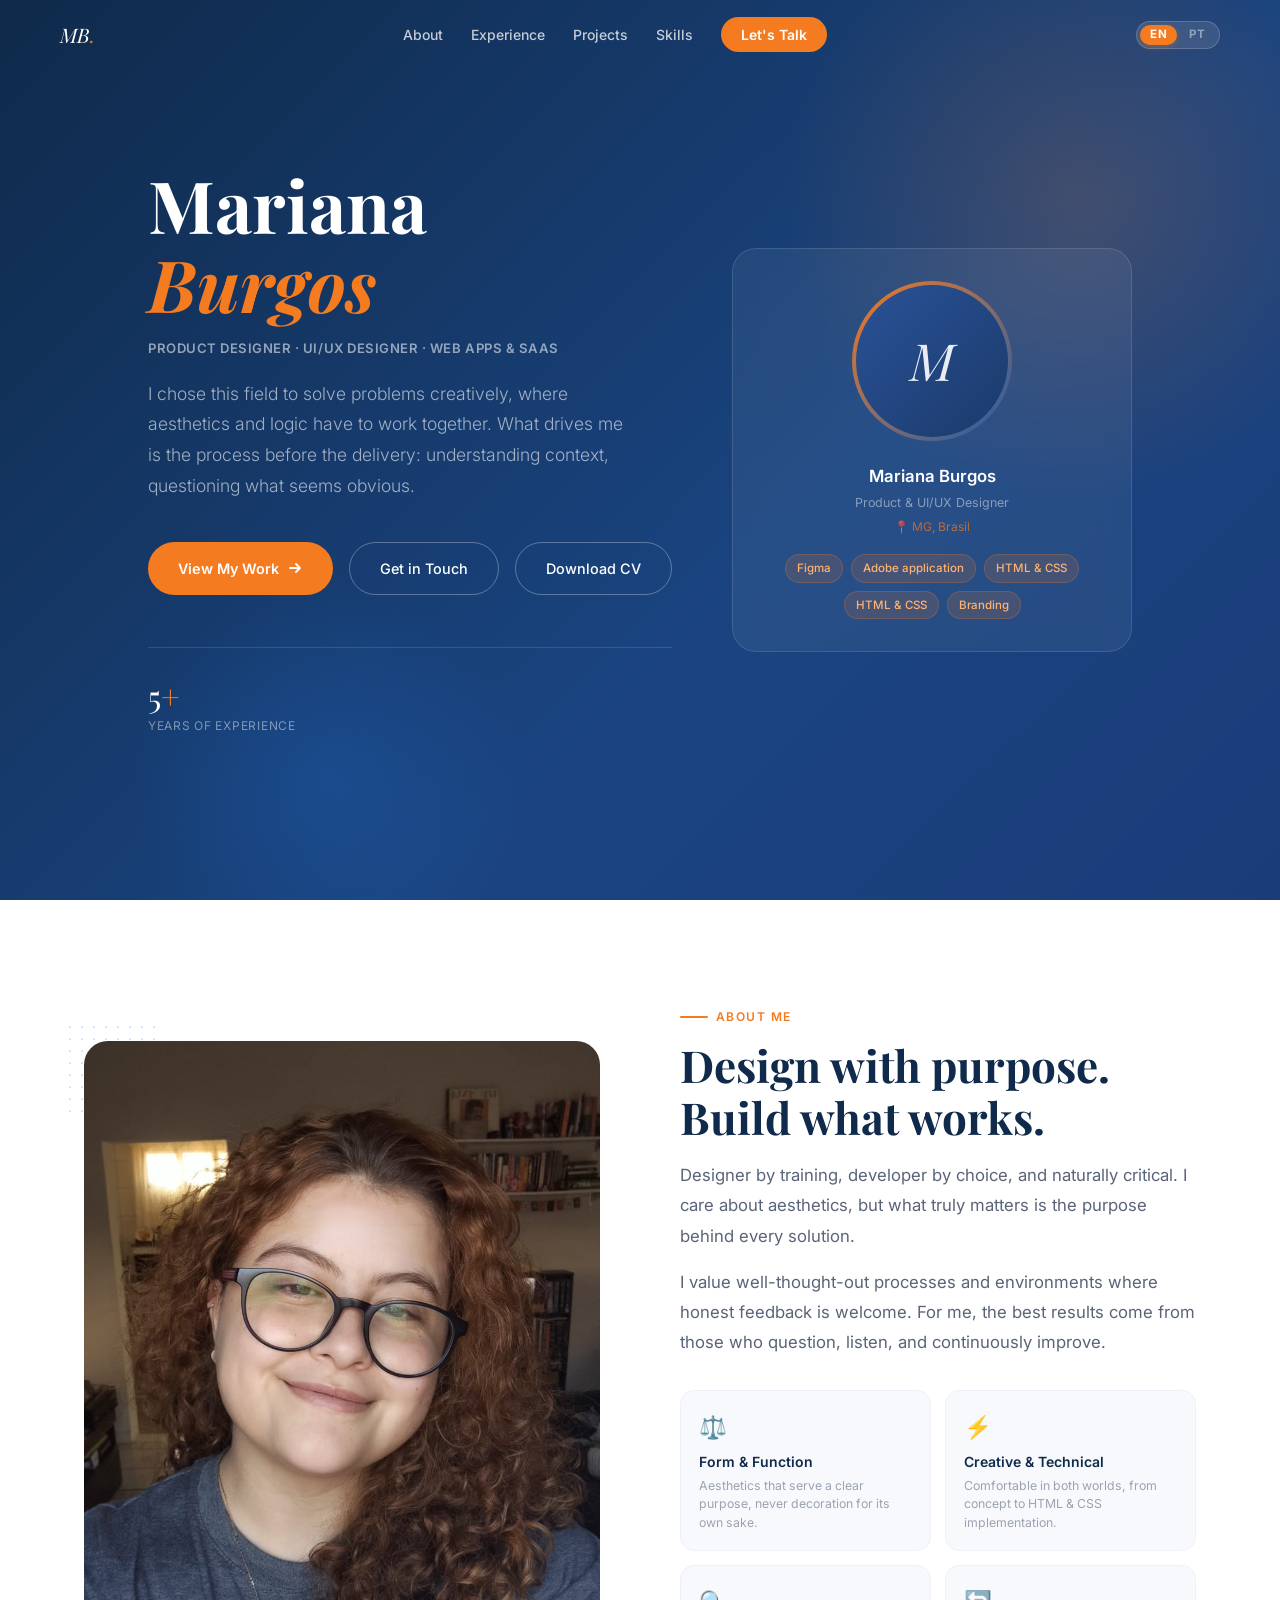
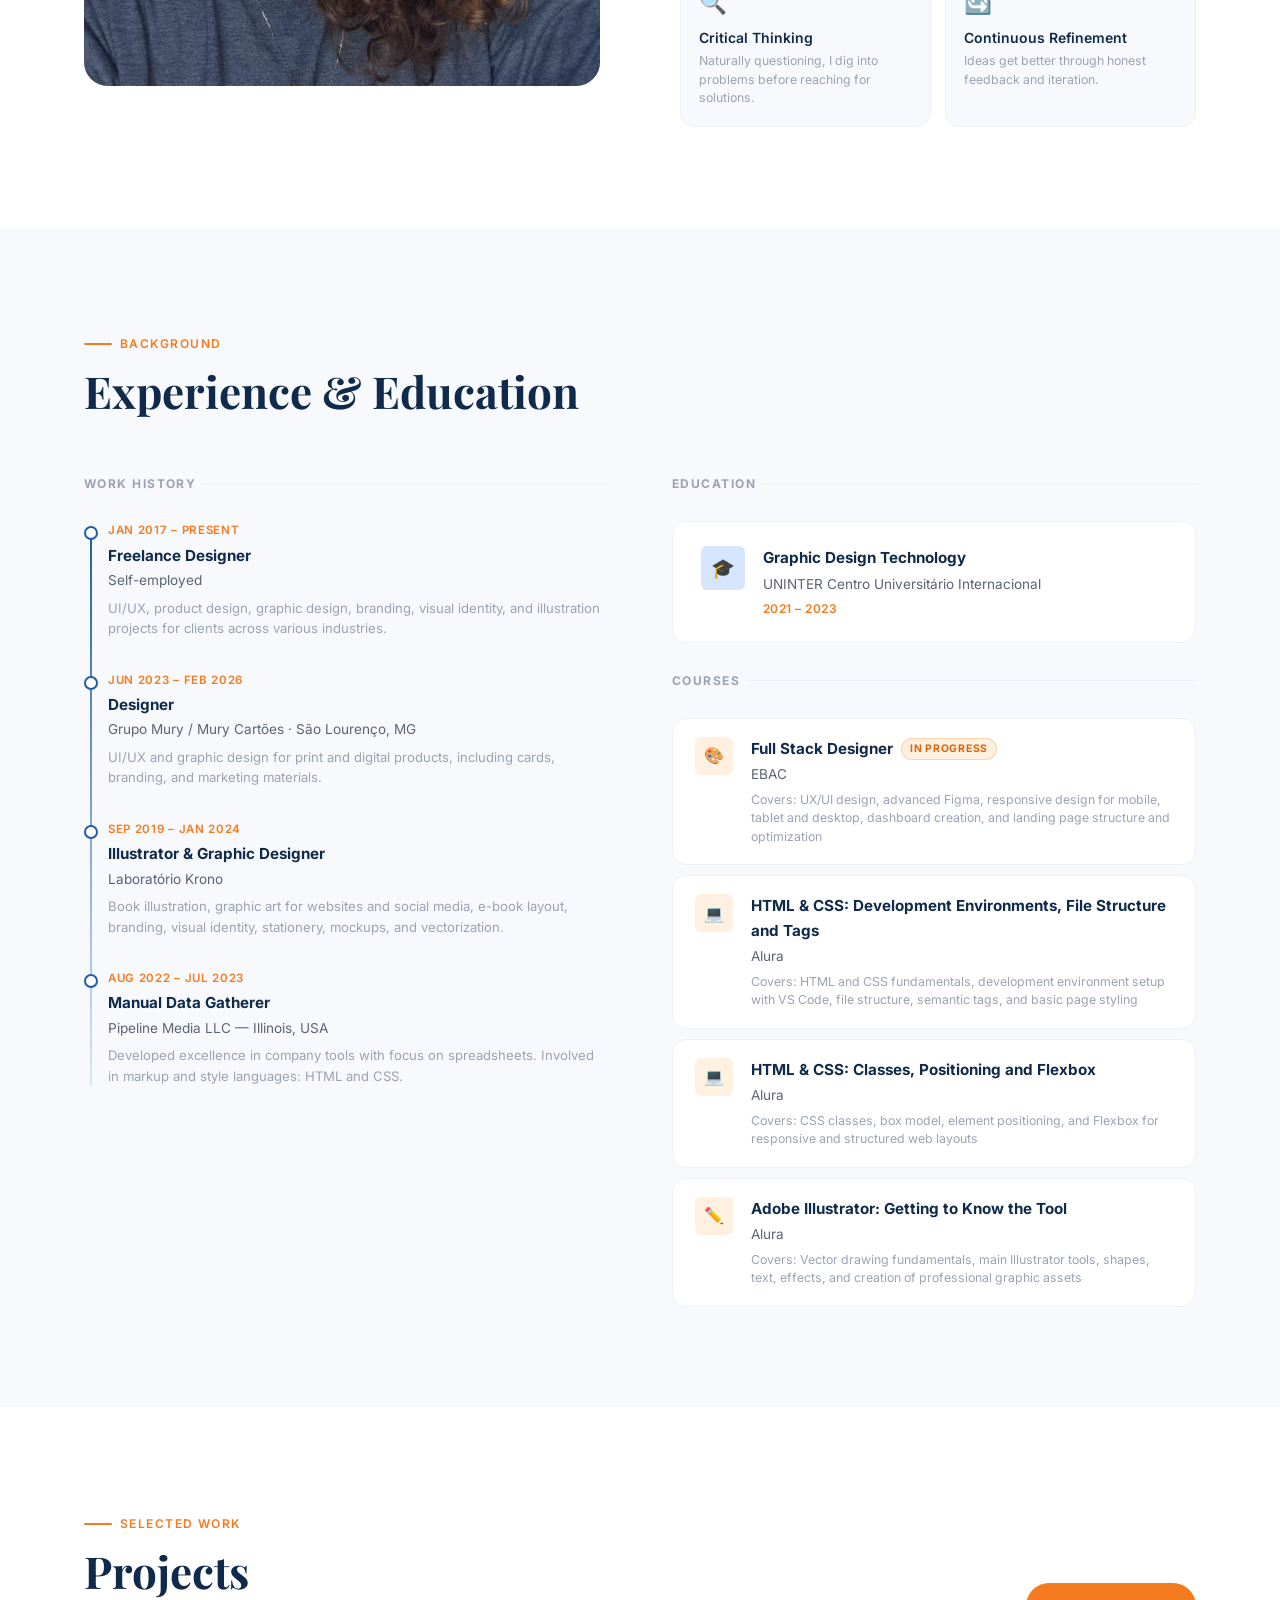
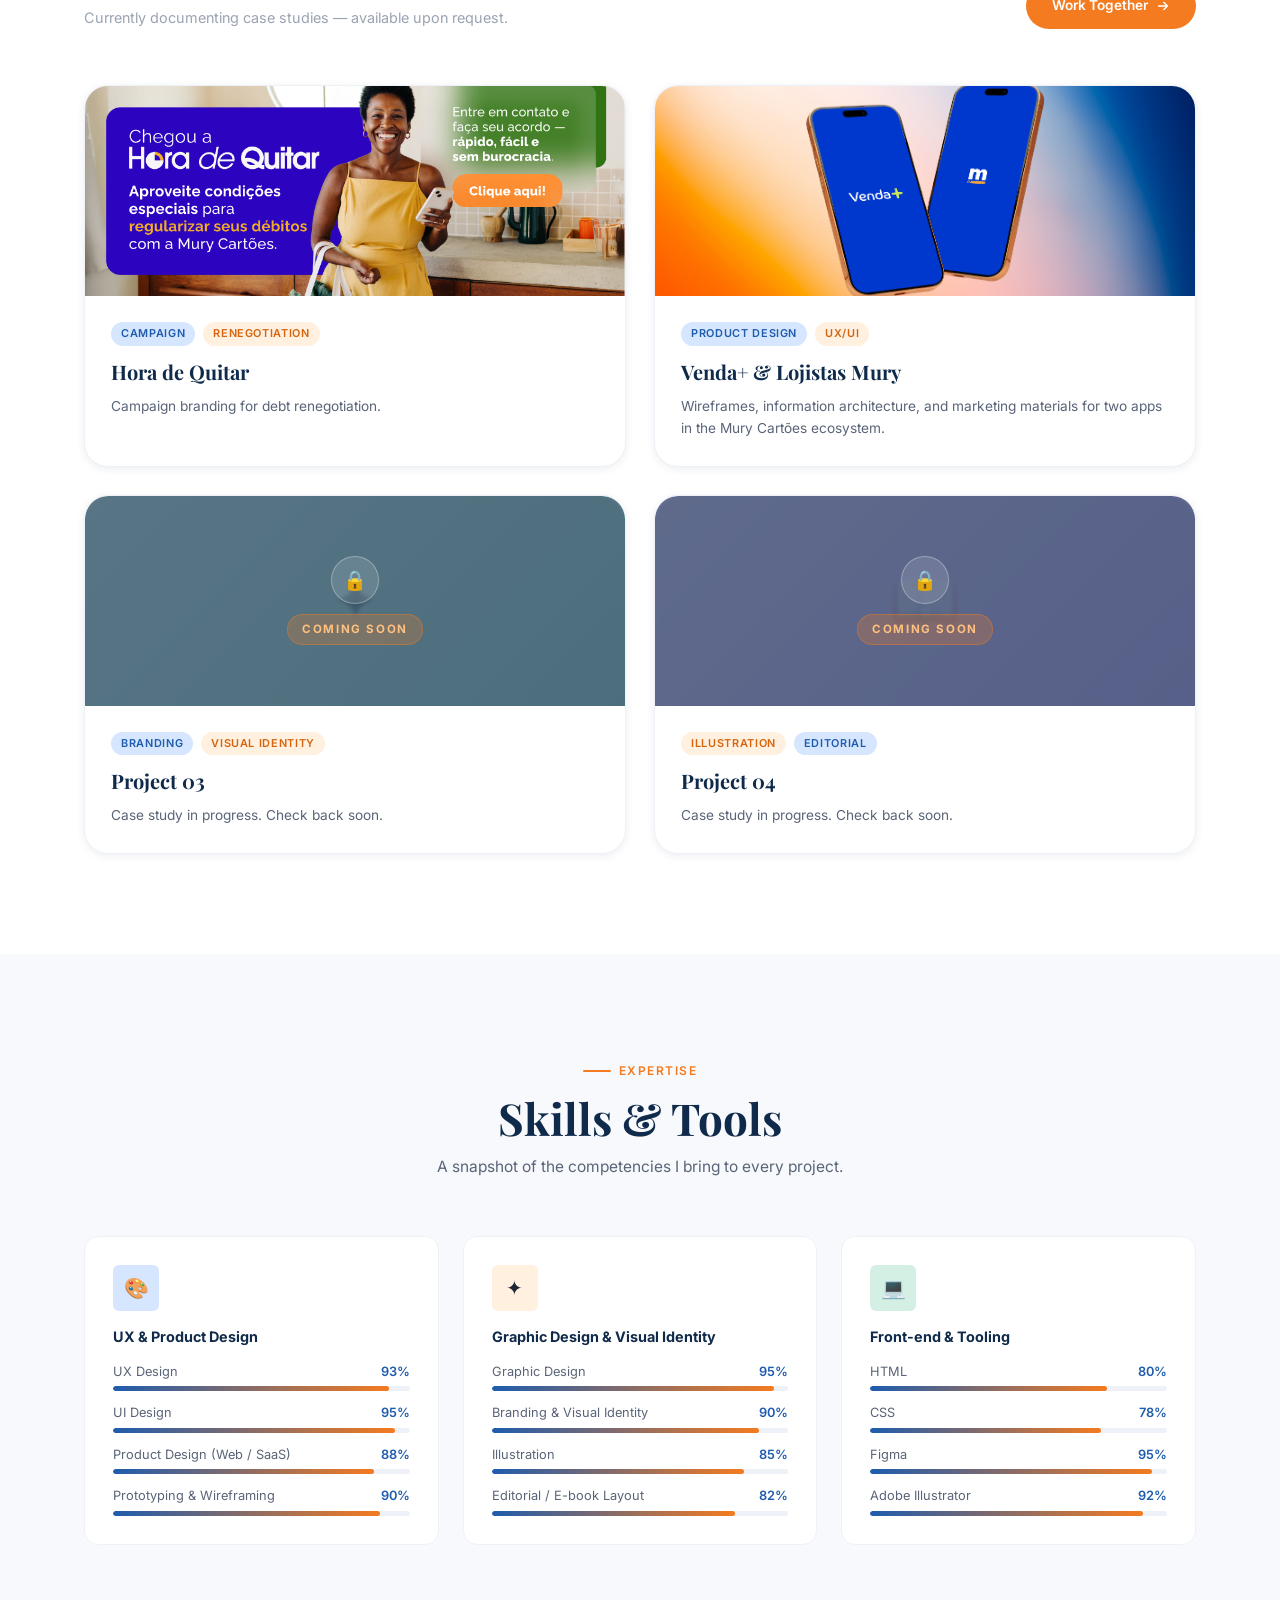
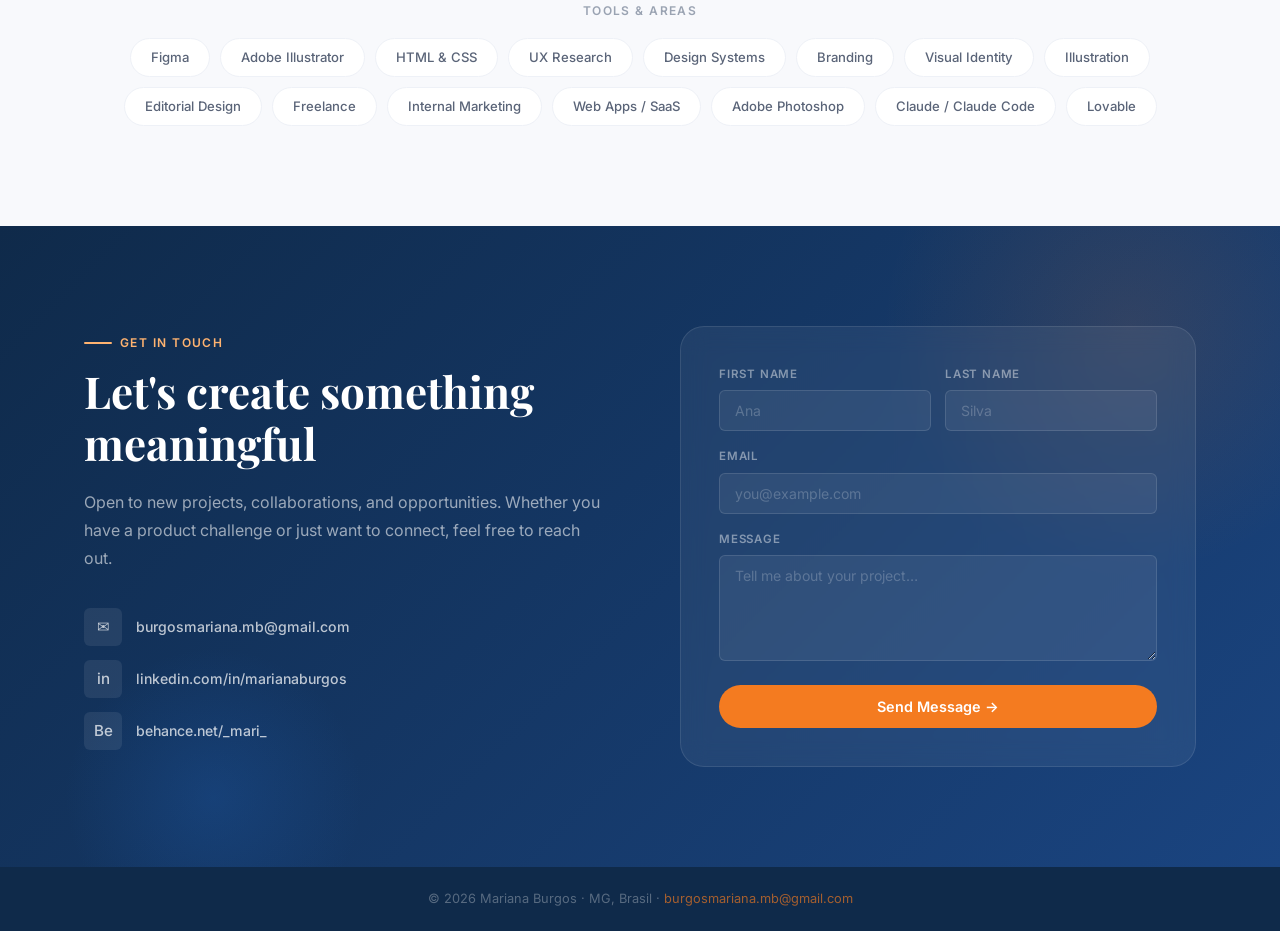
==== commit e266be02: "projeto2 revisão e novo projeto" ====
--- a/index.html
+++ b/index.html
@@ -83,9 +83,13 @@
   <section id="about">
     <div class="container">
       <div class="about-grid">
-        <div class="about-image-wrap">
+        <div class="about-image-wrap about-photo-trigger" id="openCurios" role="button" tabindex="0" aria-label="Ver curiosidades sobre Mariana">
           <div class="about-dot-grid"></div>
-          <div class="about-image-box">M</div>
+          <div class="about-image-box">
+            <img src="fotos/eu.mariana.png" alt="Mariana Burgos" class="about-photo" />
+            <div class="about-photo-pulse"></div>
+          </div>
+          <span class="about-tooltip" data-i18n="curios.tooltip">sobre mim :P</span>
           <div class="about-accent"></div>
         </div>
 
@@ -246,6 +250,9 @@
         <a href="projeto-1.html" class="project-card project-link" aria-label="Open Hora de Quitar project page">
           <div class="project-thumb">
             <img src="projetos/Renegociacao/banner-1199-720.png" alt="Hora de Quitar campaign banner" />
+            <div class="project-thumb-overlay">
+              <span class="overlay-label" data-i18n="proj.view">View Project →</span>
+            </div>
           </div>
           <div class="project-body">
             <div class="project-tags">
@@ -257,23 +264,22 @@
           </div>
         </a>
 
-        <div class="project-card">
+        <a href="projeto-2.html" class="project-card project-link" aria-label="Open Venda+ & Lojistas Mury project page">
           <div class="project-thumb">
-            <div class="project-thumb-bg thumb-2"><span class="thumb-icon">🌐</span></div>
-            <div class="coming-soon-overlay">
-              <div class="coming-soon-icon">🔒</div>
-              <span class="coming-soon-label" data-i18n="proj.coming">Coming Soon</span>
+            <img src="projetos/projeto2-capa.png" alt="Venda+ & Lojistas Mury cover" />
+            <div class="project-thumb-overlay">
+              <span class="overlay-label" data-i18n="proj.view">View Project →</span>
             </div>
           </div>
           <div class="project-body">
             <div class="project-tags">
-              <span class="project-tag tag-orange">Web App</span>
-              <span class="project-tag tag-blue">SaaS</span>
-            </div>
-            <h3 class="project-title" data-i18n="proj2.title">Project 02</h3>
-            <p class="project-desc" data-i18n="proj.wip">Case study in progress. Check back soon.</p>
-          </div>
-        </div>
+              <span class="project-tag tag-blue">Product Design</span>
+              <span class="project-tag tag-orange">UX/UI</span>
+            </div>
+            <h3 class="project-title" data-i18n="proj2.title">Venda+ &amp; Lojistas Mury</h3>
+            <p class="project-desc" data-i18n="proj2.desc">Wireframes, information architecture, and marketing materials for two apps in the Mury Cartões ecosystem.</p>
+          </div>
+        </a>
 
         <div class="project-card">
           <div class="project-thumb">
@@ -465,11 +471,165 @@
     </div>
   </section>
 
+  <!-- ─── CURIOSIDADES MODAL ──────────────────────────────── -->
+  <div id="curiosModal" class="curios-overlay" role="dialog" aria-modal="true" aria-labelledby="curiosModalTitle">
+    <div class="curios-box">
+
+      <!-- Header -->
+      <div class="curios-header">
+        <div class="curios-avatar">M</div>
+        <div class="curios-header-text">
+          <h2 id="curiosModalTitle" data-i18n="curios.greeting">Olá! Eu sou a Mariana 👋</h2>
+          <p data-i18n="curios.subtitle">Algumas curiosidades sobre mim</p>
+        </div>
+        <button class="curios-close" id="curiosModalClose" aria-label="Fechar">
+          <svg width="18" height="18" viewBox="0 0 24 24" fill="none"><path d="M18 6L6 18M6 6l12 12" stroke="currentColor" stroke-width="2.2" stroke-linecap="round"/></svg>
+        </button>
+      </div>
+
+      <!-- Cards grid -->
+      <div class="curios-grid">
+
+        <!-- Illustrator -->
+        <div class="curio-card curio-art">
+          <span class="curio-emoji">🎨</span>
+          <h3 data-i18n="curios.art.title">Ilustradora</h3>
+          <p data-i18n="curios.art.desc">Além dos meus desenhos pessoais, já ilustrei um livro infantil publicado!</p>
+          <a href="https://www.instagram.com/p/DPq0ahoDhPM/?utm_source=ig_web_copy_link&igsh=MzRlODBiNWFlZA==" target="_blank" rel="noopener" class="curio-btn curio-btn-art" data-i18n="curios.art.btn">Ver o livro →</a>
+        </div>
+
+        <!-- Scout -->
+        <div class="curio-card curio-scout">
+          <span class="curio-emoji">⚜️</span>
+          <h3 data-i18n="curios.scout.title">Escoteira</h3>
+          <p data-i18n="curios.scout.desc">Fui escoteira, mas não sou mais ativa. Uma experiência que moldou meu jeito de pensar e agir.</p>
+          <a href="https://www.facebook.com/17gesfa/photos_albums?locale=pt_BR" target="_blank" rel="noopener" class="curio-btn curio-btn-scout" data-i18n="curios.scout.btn">Ver álbum →</a>
+        </div>
+
+        <!-- Spotify -->
+        <div class="curio-card curio-spotify">
+          <span class="curio-emoji">🎵</span>
+          <h3 data-i18n="curios.spotify.title">No Spotify</h3>
+          <p data-i18n="curios.spotify.desc">Curioso(a) sobre o que eu ouço?</p>
+          <a href="https://open.spotify.com/user/21lsr2xppn2kvizpzmqxczuwa?si=d60f07522b404bbd" target="_blank" rel="noopener" class="curio-btn curio-btn-spotify" data-i18n="curios.spotify.btn">Ver perfil →</a>
+        </div>
+
+        <!-- Instagram / Passions -->
+        <div class="curio-card curio-insta">
+          <span class="curio-emoji">📸</span>
+          <h3 data-i18n="curios.passions.title">Me chama no Insta!</h3>
+          <p data-i18n="curios.passions.desc">Se você curte animação, anime, mitologia, boa música e é curioso(a) sobre a vida…</p>
+          <a href="https://www.instagram.com/xbluemarix/" target="_blank" rel="noopener" class="curio-btn curio-btn-insta" data-i18n="curios.passions.btn">@xbluemarix →</a>
+        </div>
+
+        <!-- Treasure Planet — flip card -->
+        <div class="curio-flip-card" title="Clique para saber mais">
+          <div class="curio-flip-inner">
+            <!-- Front -->
+            <div class="curio-flip-front">
+              <div class="movie-poster poster-treasure">
+                <span class="movie-badge" data-i18n="curios.movie.badge">🎬 Filme favorito</span>
+                <img src="fotos/planetadotesouro.jpg"
+                     alt="Planeta do Tesouro poster" class="movie-poster-img" loading="lazy" />
+              </div>
+              <div class="movie-info">
+                <h3 data-i18n="curios.treasure.title">Planeta do Tesouro</h3>
+                <span data-i18n="curios.treasure.year">Disney · 2002</span>
+              </div>
+            </div>
+            <!-- Back -->
+            <div class="curio-flip-back">
+              <h3 data-i18n="curios.treasure.title">Planeta do Tesouro</h3>
+              <p data-i18n="curios.treasure.fact">Um aventureiro espacial, piratas cósmicos e um mapa para o tesouro mais lendário do universo. Um dos filmes mais subestimados da Disney.</p>
+              <span class="flip-hint" data-i18n="curios.flip.back">↩ virar</span>
+            </div>
+          </div>
+        </div>
+
+        <!-- Adventure Time — flip card -->
+        <div class="curio-flip-card" title="Clique para saber mais">
+          <div class="curio-flip-inner">
+            <!-- Front -->
+            <div class="curio-flip-front">
+              <div class="movie-poster poster-adventure">
+                <span class="movie-badge" data-i18n="curios.anim.badge">Animação favorita</span>
+                <img src="fotos/horadeaventura.png"
+                     alt="Hora de Aventura poster" class="movie-poster-img" loading="lazy" />
+              </div>
+              <div class="movie-info">
+                <h3 data-i18n="curios.adventure.title">Hora de Aventura</h3>
+                <span data-i18n="curios.adventure.year">Cartoon Network · 2010</span>
+              </div>
+            </div>
+            <!-- Back -->
+            <div class="curio-flip-back">
+              <h3 data-i18n="curios.adventure.title">Hora de Aventura</h3>
+              <p data-i18n="curios.adventure.fact">Finn e Jake numa terra mágica pós-apocalíptica. Parece infantil — mas tem profundidade, emoção e criatividade fora do comum.</p>
+              <span class="flip-hint" data-i18n="curios.flip.back">↩ virar</span>
+            </div>
+          </div>
+        </div>
+
+      </div><!-- /curios-grid -->
+    </div><!-- /curios-box -->
+  </div><!-- /curios-overlay -->
+
   <!-- ─── FOOTER ────────────────────────────────────────────── -->
   <footer>
     <p class="footer-text" data-i18n="footer.text">© 2026 Mariana Burgos · MG, Brasil · <a href="mailto:burgosmariana.mb@gmail.com">burgosmariana.mb@gmail.com</a></p>
   </footer>
 <script src="js/script.js"></script>
+<script>
+  /* ── Curiosidades Modal ──────────────────────────────── */
+  (function () {
+    const overlay   = document.getElementById('curiosModal');
+    const openBtn   = document.getElementById('openCurios');
+    const closeBtn  = document.getElementById('curiosModalClose');
+    const tooltip   = openBtn.querySelector('.about-tooltip');
+
+    /* ── Tooltip follows cursor ─────────────────────────── */
+    openBtn.addEventListener('mouseenter', function () {
+      tooltip.classList.add('visible');
+    });
+    openBtn.addEventListener('mouseleave', function () {
+      tooltip.classList.remove('visible');
+    });
+    openBtn.addEventListener('mousemove', function (e) {
+      tooltip.style.left = e.clientX + 'px';
+      tooltip.style.top  = (e.clientY - 18) + 'px';
+    });
+
+    /* ── Modal open / close ──────────────────────────────── */
+    function openModal() {
+      tooltip.classList.remove('visible');
+      overlay.classList.add('active');
+      document.body.style.overflow = 'hidden';
+    }
+    function closeModal() {
+      overlay.classList.remove('active');
+      document.body.style.overflow = '';
+    }
+
+    openBtn.addEventListener('click', openModal);
+    openBtn.addEventListener('keydown', function(e) {
+      if (e.key === 'Enter' || e.key === ' ') { e.preventDefault(); openModal(); }
+    });
+    closeBtn.addEventListener('click', closeModal);
+    overlay.addEventListener('click', function(e) {
+      if (e.target === overlay) closeModal();
+    });
+    document.addEventListener('keydown', function(e) {
+      if (e.key === 'Escape' && overlay.classList.contains('active')) closeModal();
+    });
+
+    /* ── Flip cards ─────────────────────────────────────── */
+    document.querySelectorAll('.curio-flip-card').forEach(function(card) {
+      card.addEventListener('click', function() {
+        card.classList.toggle('flipped');
+      });
+    });
+  })();
+</script>
 
 </body>
 </html>
--- a/css/style.css
+++ b/css/style.css
@@ -412,20 +412,320 @@
       align-items: center;
     }
     .about-image-wrap { position: relative; }
+
+    /* ── About Photo Tooltip & Trigger ───────────────────── */
+    .about-photo-trigger { cursor: pointer; }
+
+    .about-tooltip {
+      position: fixed;
+      background: var(--blue-dark);
+      color: var(--white);
+      padding: 8px 18px;
+      border-radius: 50px;
+      font-size: .82rem;
+      font-weight: 600;
+      white-space: nowrap;
+      opacity: 0;
+      pointer-events: none;
+      transition: opacity .18s ease;
+      z-index: 400;
+      box-shadow: var(--shadow-md);
+      transform: translate(-50%, -100%);
+    }
+    .about-tooltip::after {
+      content: '';
+      position: absolute;
+      bottom: -6px; left: 50%;
+      transform: translateX(-50%);
+      border-left: 6px solid transparent;
+      border-right: 6px solid transparent;
+      border-top: 7px solid var(--blue-dark);
+    }
+    .about-tooltip.visible { opacity: 1; }
+
+    /* pulsing ring on the image box */
+    .about-photo-pulse {
+      position: absolute;
+      inset: -4px;
+      border-radius: inherit;
+      border: 2.5px solid var(--orange);
+      opacity: 0;
+      transform: scale(.97);
+      transition: opacity .22s ease, transform .22s ease;
+      pointer-events: none;
+    }
+    .about-photo-trigger:hover .about-photo-pulse,
+    .about-photo-trigger:focus  .about-photo-pulse {
+      opacity: .55;
+      transform: scale(1);
+    }
+
+    /* ── Curiosidades Modal ──────────────────────────────── */
+    .curios-overlay {
+      position: fixed;
+      inset: 0;
+      background: rgba(10,20,40,.72);
+      backdrop-filter: blur(8px);
+      -webkit-backdrop-filter: blur(8px);
+      z-index: 300;
+      display: flex;
+      align-items: center;
+      justify-content: center;
+      padding: 20px;
+      opacity: 0;
+      visibility: hidden;
+      transition: opacity .3s ease, visibility .3s ease;
+    }
+    .curios-overlay.active { opacity: 1; visibility: visible; }
+
+    .curios-box {
+      background: var(--white);
+      border-radius: var(--radius-lg);
+      max-width: 720px;
+      width: 100%;
+      max-height: 92vh;
+      overflow-y: auto;
+      box-shadow: 0 24px 72px rgba(10,20,40,.35);
+      position: relative;
+      animation: curiosSlideUp .35s cubic-bezier(.4,0,.2,1);
+    }
+    @keyframes curiosSlideUp {
+      from { transform: translateY(28px); opacity: 0; }
+      to   { transform: translateY(0);    opacity: 1; }
+    }
+
+    .curios-header {
+      background: linear-gradient(135deg, var(--blue-dark) 0%, var(--blue) 100%);
+      padding: 28px 28px 24px;
+      border-radius: var(--radius-lg) var(--radius-lg) 0 0;
+      display: flex;
+      align-items: center;
+      gap: 18px;
+    }
+    .curios-avatar {
+      width: 56px; height: 56px;
+      border-radius: 50%;
+      background: linear-gradient(135deg, var(--orange) 0%, var(--blue-mid) 100%);
+      display: flex;
+      align-items: center;
+      justify-content: center;
+      font-family: 'Playfair Display', serif;
+      font-size: 1.5rem;
+      color: var(--white);
+      font-style: italic;
+      flex-shrink: 0;
+    }
+    .curios-header-text h2 {
+      font-family: 'Playfair Display', serif;
+      font-size: 1.3rem;
+      color: var(--white);
+      margin-bottom: 3px;
+    }
+    .curios-header-text p { font-size: .82rem; color: rgba(255,255,255,.5); }
+
+    .curios-close {
+      position: absolute;
+      top: 14px; right: 14px;
+      width: 34px; height: 34px;
+      border-radius: 50%;
+      background: rgba(255,255,255,.14);
+      border: none;
+      color: var(--white);
+      cursor: pointer;
+      display: flex;
+      align-items: center;
+      justify-content: center;
+      transition: background .2s;
+    }
+    .curios-close:hover { background: rgba(255,255,255,.28); }
+
+    /* ── Cards Grid ──────────────────────────────────────── */
+    .curios-grid {
+      display: grid;
+      grid-template-columns: repeat(3, 1fr);
+      gap: 14px;
+      padding: 20px;
+    }
+
+    .curio-card {
+      border-radius: var(--radius-md);
+      padding: 18px 16px;
+      border: 1px solid var(--gray-100);
+      transition: transform .2s, box-shadow .2s;
+      display: flex;
+      flex-direction: column;
+    }
+    .curio-card:hover { transform: translateY(-3px); box-shadow: var(--shadow-sm); }
+
+    .curio-emoji { font-size: 1.7rem; margin-bottom: 10px; display: block; }
+
+    .curio-card h3 {
+      font-weight: 700;
+      font-size: .875rem;
+      color: var(--blue-dark);
+      margin-bottom: 6px;
+    }
+    .curio-card p {
+      font-size: .78rem;
+      color: var(--gray-600);
+      line-height: 1.55;
+      margin-bottom: 12px;
+      flex: 1;
+    }
+
+    .curio-btn {
+      display: inline-flex;
+      align-items: center;
+      gap: 4px;
+      font-size: .74rem;
+      font-weight: 700;
+      text-decoration: none;
+      padding: 5px 13px;
+      border-radius: 50px;
+      transition: opacity .2s, transform .2s;
+      align-self: flex-start;
+    }
+    .curio-btn:hover { transform: translateY(-1px); opacity: .85; }
+
+    .curio-art      { background: #fff7f3; }
+    .curio-btn-art  { background: var(--orange); color: var(--white); }
+    .curio-scout       { background: #f2f7ee; }
+    .curio-btn-scout   { background: #1877F2; color: var(--white); }
+    .curio-spotify  { background: #f0faf3; }
+    .curio-btn-spotify { background: #1DB954; color: var(--white); }
+    .curio-insta    { background: #fdf4ff; }
+    .curio-btn-insta {
+      background: linear-gradient(135deg, #f09433 0%, #e6683c 25%, #dc2743 50%, #cc2366 75%, #bc1888 100%);
+      color: var(--white);
+    }
+
+    .curio-card-photo {
+      width: calc(100% + 32px);
+      margin: -18px -16px 14px;
+      height: 96px;
+      object-fit: cover;
+      object-position: center 20%;
+      display: block;
+      border-radius: var(--radius-md) var(--radius-md) 0 0;
+    }
+
+    /* ── Flip Cards (movie / animation) ─────────────────── */
+    .curio-flip-card {
+      border-radius: var(--radius-md);
+      perspective: 900px;
+      cursor: pointer;
+      min-height: 220px;
+    }
+    .curio-flip-inner {
+      position: relative;
+      width: 100%;
+      height: 100%;
+      min-height: 220px;
+      transform-style: preserve-3d;
+      transition: transform .55s cubic-bezier(.4,0,.2,1);
+      border-radius: var(--radius-md);
+    }
+    .curio-flip-card.flipped .curio-flip-inner { transform: rotateY(180deg); }
+
+    .curio-flip-front,
+    .curio-flip-back {
+      position: absolute;
+      inset: 0;
+      backface-visibility: hidden;
+      -webkit-backface-visibility: hidden;
+      border-radius: var(--radius-md);
+      overflow: hidden;
+      border: 1px solid var(--gray-100);
+    }
+
+    /* Front */
+    .curio-flip-front { display: flex; flex-direction: column; background: var(--white); }
+
+    .movie-poster {
+      flex: 1;
+      position: relative;
+      overflow: hidden;
+      min-height: 160px;
+    }
+    .movie-poster-img {
+      width: 100%;
+      height: 100%;
+      object-fit: cover;
+      object-position: center top;
+      display: block;
+      transition: transform .4s ease;
+    }
+    .curio-flip-card:hover .movie-poster-img { transform: scale(1.04); }
+
+    .movie-badge {
+      position: absolute;
+      top: 10px; left: 10px;
+      background: rgba(0,0,0,.5);
+      color: var(--white);
+      font-size: .65rem;
+      font-weight: 700;
+      letter-spacing: .06em;
+      padding: 3px 9px;
+      border-radius: 50px;
+      backdrop-filter: blur(4px);
+      z-index: 2;
+    }
+    .movie-poster-fallback {
+      width: 100%;
+      height: 100%;
+      display: flex;
+      align-items: center;
+      justify-content: center;
+      font-size: 3rem;
+    }
+    .poster-treasure-bg  { background: linear-gradient(160deg,#060c24 0%,#0e1a52 40%,#7b5010 70%,#c8841a 100%); }
+    .poster-adventure-bg { background: linear-gradient(160deg,#5ec8f0 0%,#87d4f7 35%,#5cb85c 65%,#f4e048 100%); }
+
+    .movie-info {
+      padding: 10px 13px;
+      background: var(--white);
+    }
+    .movie-info h3 { font-weight: 700; font-size: .85rem; color: var(--blue-dark); margin-bottom: 2px; }
+    .movie-info span { font-size: .72rem; color: var(--gray-400); }
+
+    /* Back */
+    .curio-flip-back {
+      background: linear-gradient(145deg, var(--blue-dark) 0%, var(--blue) 100%);
+      transform: rotateY(180deg);
+      display: flex;
+      flex-direction: column;
+      align-items: center;
+      justify-content: center;
+      text-align: center;
+      padding: 20px 16px;
+      gap: 8px;
+    }
+    .flip-back-emoji { font-size: 2rem; }
+    .curio-flip-back h3 { font-family: 'Playfair Display', serif; font-size: .95rem; color: var(--white); margin-bottom: 6px; }
+    .curio-flip-back p  { font-size: .77rem; color: rgba(255,255,255,.75); line-height: 1.55; flex: 1; }
+    .flip-hint { font-size: .68rem; color: rgba(255,255,255,.4); letter-spacing: .04em; margin-top: auto; }
+
+    /* ── Responsive ──────────────────────────────────────── */
+    @media (max-width: 600px) {
+      .curios-grid { grid-template-columns: 1fr 1fr; gap: 10px; padding: 14px; }
+      .curio-flip-card { min-height: 200px; }
+      .curio-flip-inner { min-height: 200px; }
+    }
     .about-image-box {
       width: 100%;
       aspect-ratio: 4/5;
       border-radius: var(--radius-lg);
       background: linear-gradient(145deg, var(--blue-light) 0%, #c8deff 100%);
-      display: flex;
-      align-items: center;
-      justify-content: center;
-      font-family: 'Playfair Display', serif;
-      font-size: 6rem;
-      color: var(--blue-mid);
-      font-style: italic;
       position: relative;
       overflow: hidden;
+    }
+
+    .about-photo {
+      width: 100%;
+      height: 100%;
+      display: block;
+      object-fit: cover;
+      object-position: center top;
     }
     .about-image-box::before {
       content: '';
@@ -621,11 +921,56 @@
     .project-thumb { height: 210px; position: relative; overflow: hidden; background: var(--gray-100); }
     .project-thumb img { width: 100%; height: 100%; object-fit: cover; display: block; }
     .project-thumb-bg { width: 100%; height: 100%; display: flex; align-items: center; justify-content: center; }
-    .thumb-1 { background: linear-gradient(135deg,#d0dff8 0%,#b8cff5 100%); }
-    .thumb-2 { background: linear-gradient(135deg,#fde8cc 0%,#fbd0a0 100%); }
-    .thumb-3 { background: linear-gradient(135deg,#d0eee8 0%,#b0ddd0 100%); }
-    .thumb-4 { background: linear-gradient(135deg,#e2d4f8 0%,#cdb8f0 100%); }
+    .thumb-1  { background: linear-gradient(135deg,#d0dff8 0%,#b8cff5 100%); }
+    .thumb-2  { background: linear-gradient(135deg,#fde8cc 0%,#fbd0a0 100%); }
+    .thumb-3  { background: linear-gradient(135deg,#d0eee8 0%,#b0ddd0 100%); }
+    .thumb-4  { background: linear-gradient(135deg,#e2d4f8 0%,#cdb8f0 100%); }
+    .thumb-p2 { background: linear-gradient(135deg, var(--blue-dark) 0%, #1a4480 60%, #1e3a6a 100%); }
     .thumb-icon { font-size: 3.5rem; opacity: .35; }
+
+    /* Dual-badge thumbnail (Projeto 2) */
+    .thumb-dual-badges {
+      display: flex;
+      align-items: center;
+      gap: 10px;
+      flex-wrap: wrap;
+      justify-content: center;
+      padding: 0 16px;
+    }
+    .thumb-app-badge {
+      font-size: .72rem;
+      font-weight: 700;
+      letter-spacing: .07em;
+      text-transform: uppercase;
+      padding: 5px 14px;
+      border-radius: 50px;
+    }
+    .thumb-app-badge.venda    { background: var(--orange);   color: var(--white); }
+    .thumb-app-badge.lojistas { background: rgba(255,255,255,.15); color: rgba(255,255,255,.85); border: 1px solid rgba(255,255,255,.3); }
+    .thumb-app-sep { color: rgba(255,255,255,.35); font-size: 1rem; font-weight: 300; }
+
+    /* Hover overlay for clickable project cards */
+    .project-thumb-overlay {
+      position: absolute;
+      inset: 0;
+      background: rgba(15,42,74,.55);
+      display: flex;
+      align-items: center;
+      justify-content: center;
+      opacity: 0;
+      transition: opacity var(--transition);
+    }
+    .project-card:hover .project-thumb-overlay { opacity: 1; }
+    .overlay-label {
+      color: var(--white);
+      font-weight: 600;
+      font-size: .875rem;
+      letter-spacing: .05em;
+      border: 1.5px solid rgba(255,255,255,.6);
+      padding: 8px 22px;
+      border-radius: 50px;
+      backdrop-filter: blur(4px);
+    }
 
     .coming-soon-overlay {
       position: absolute;
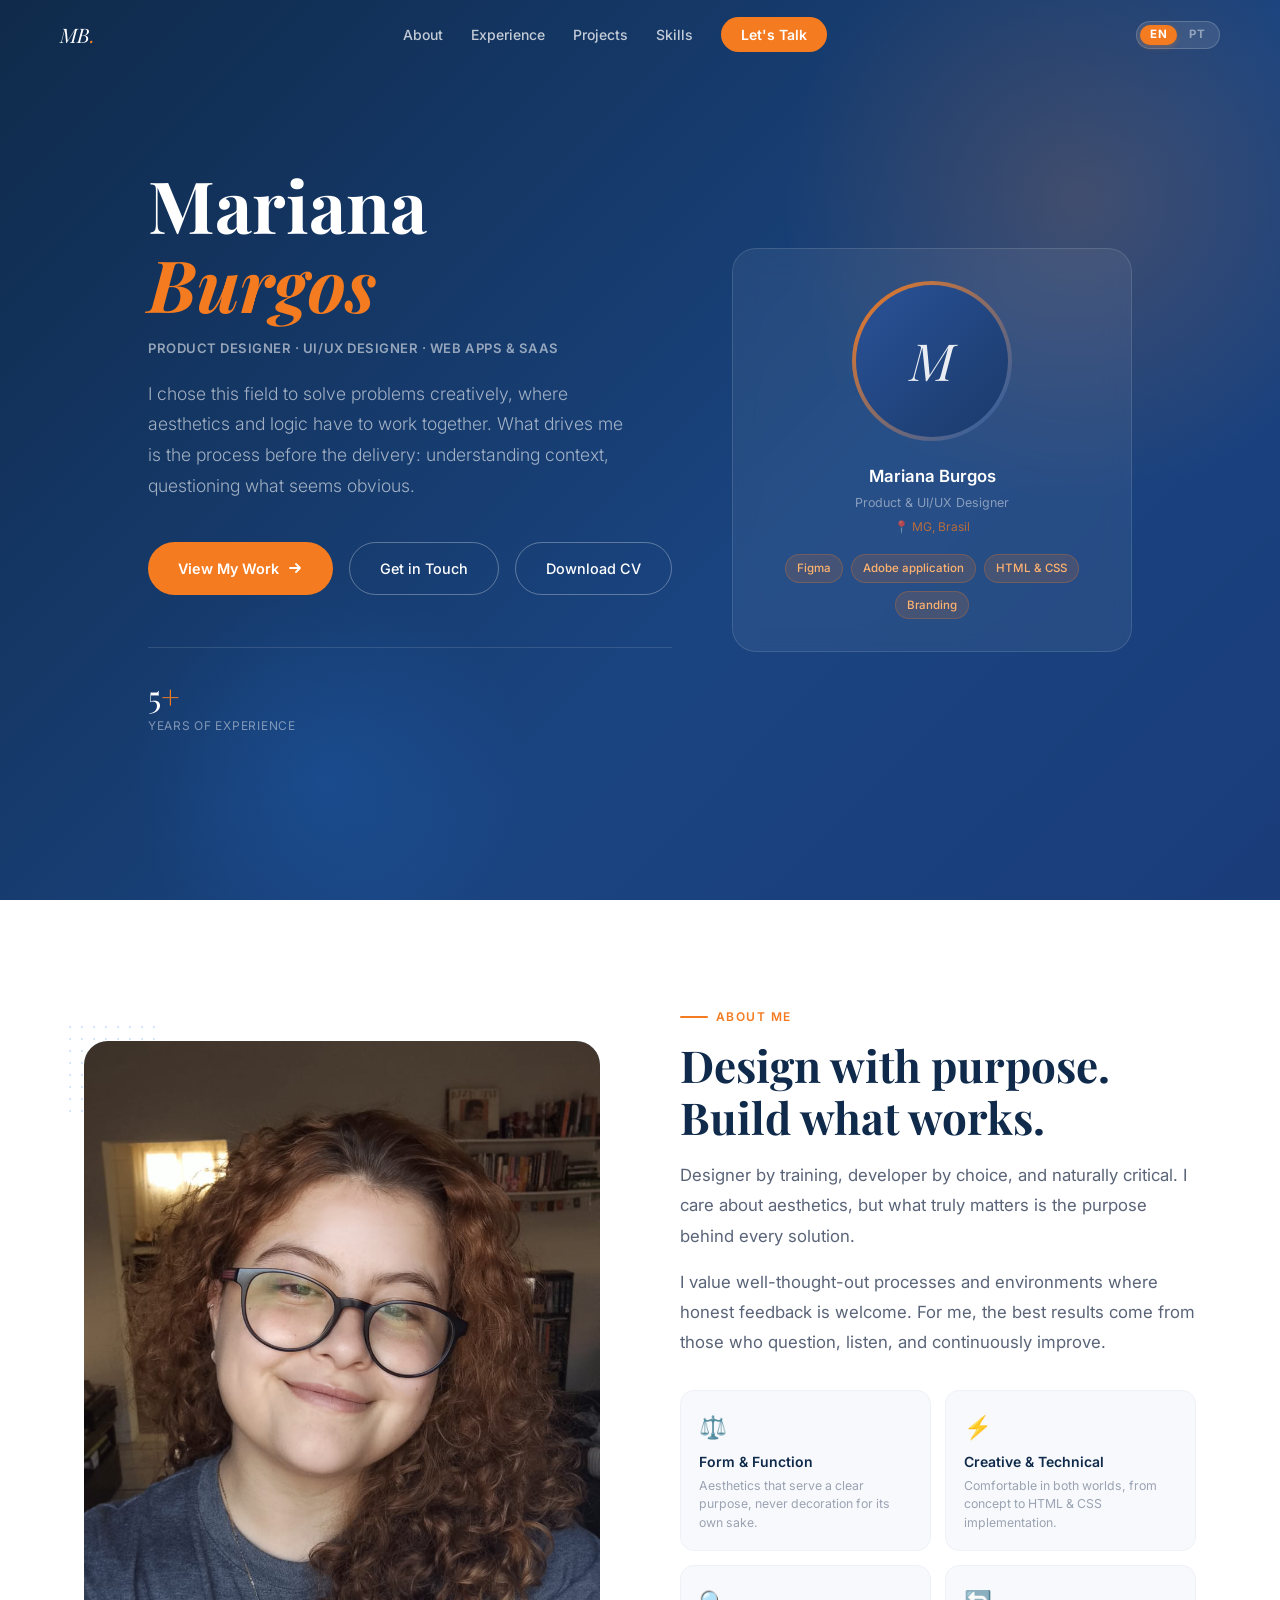
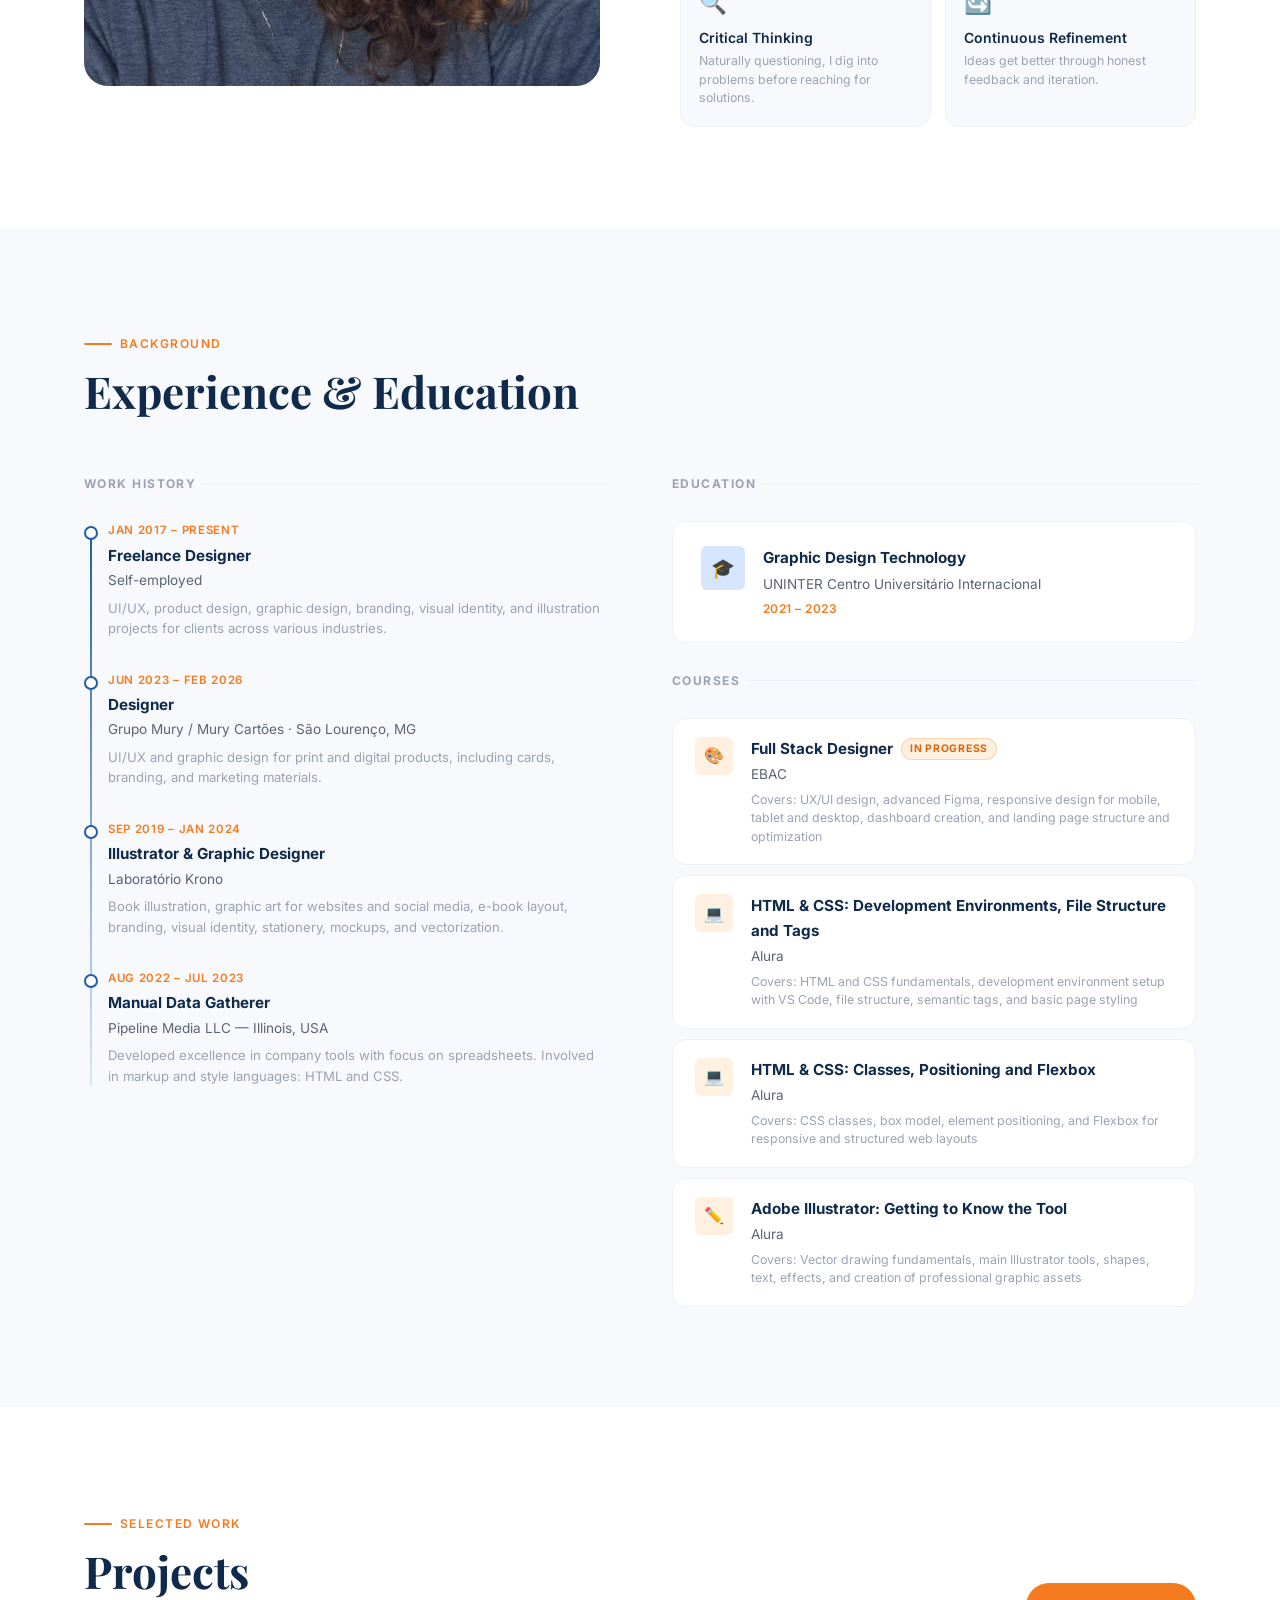
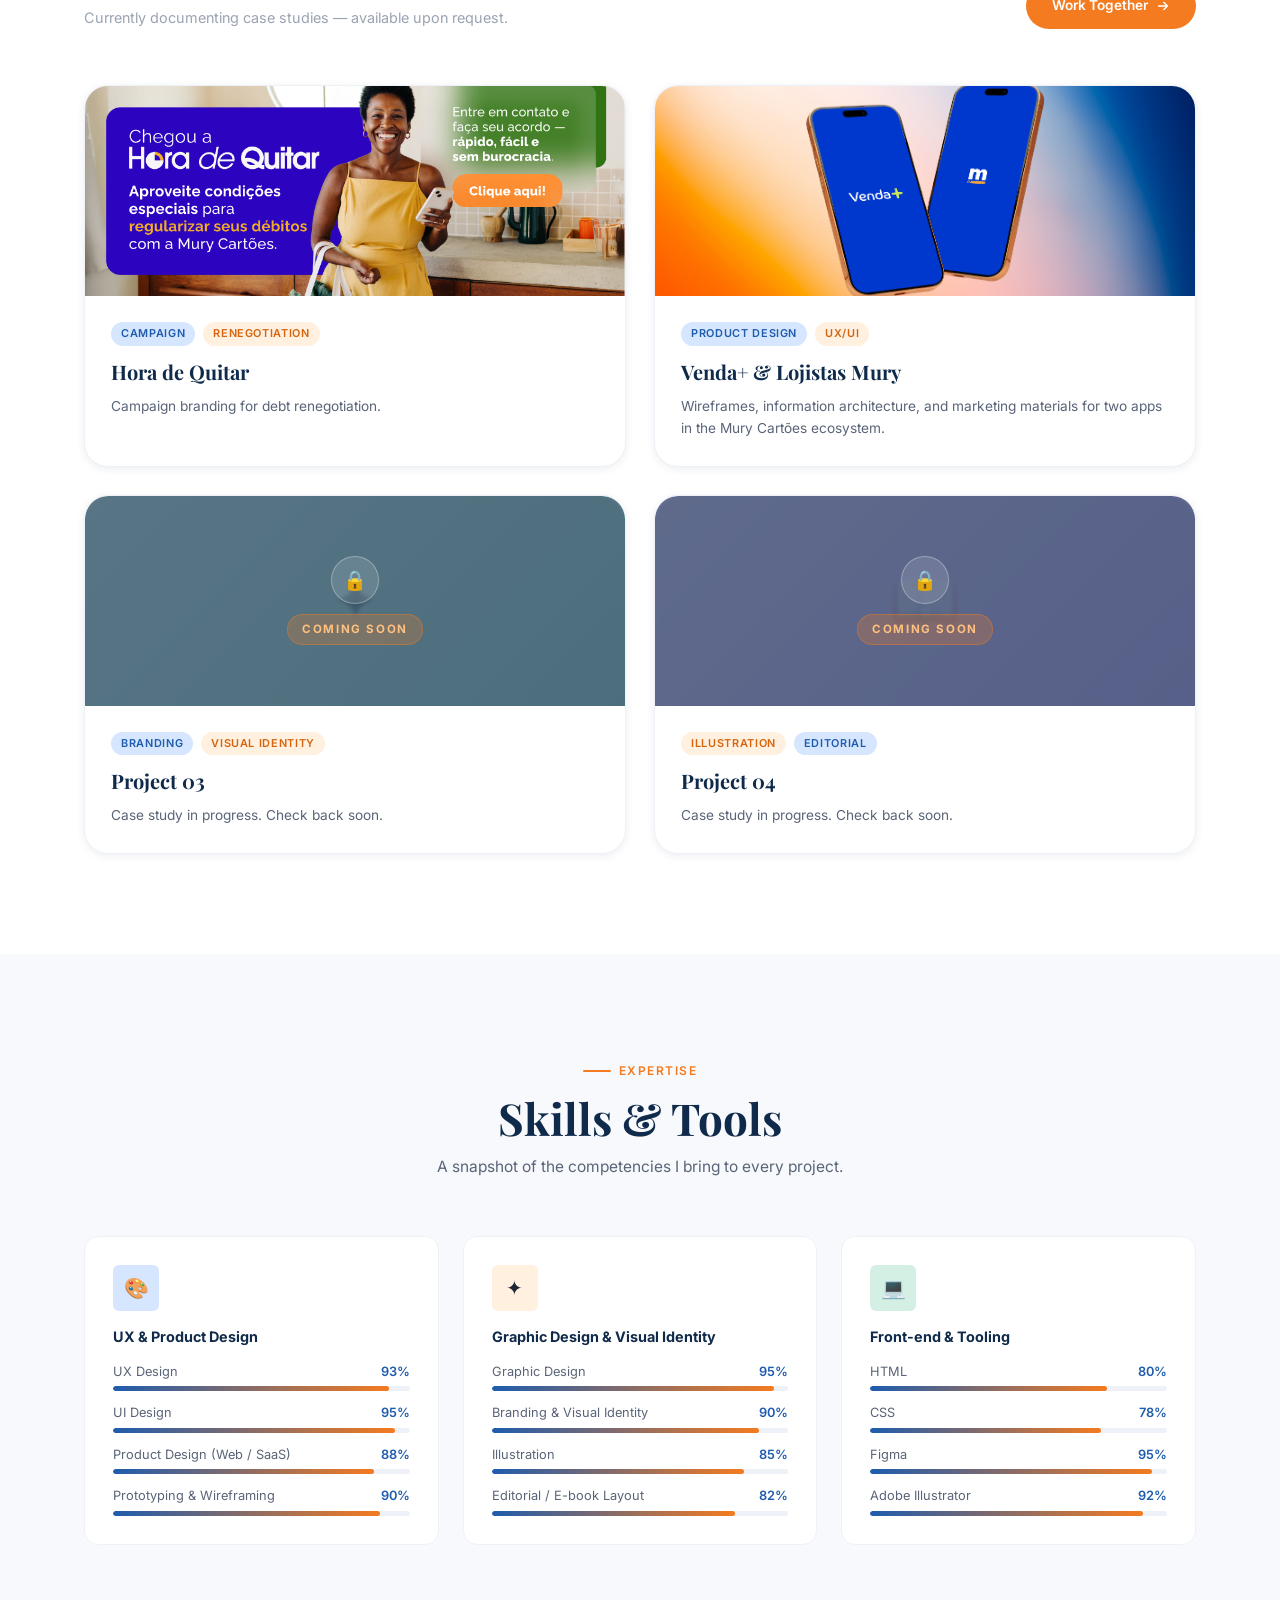
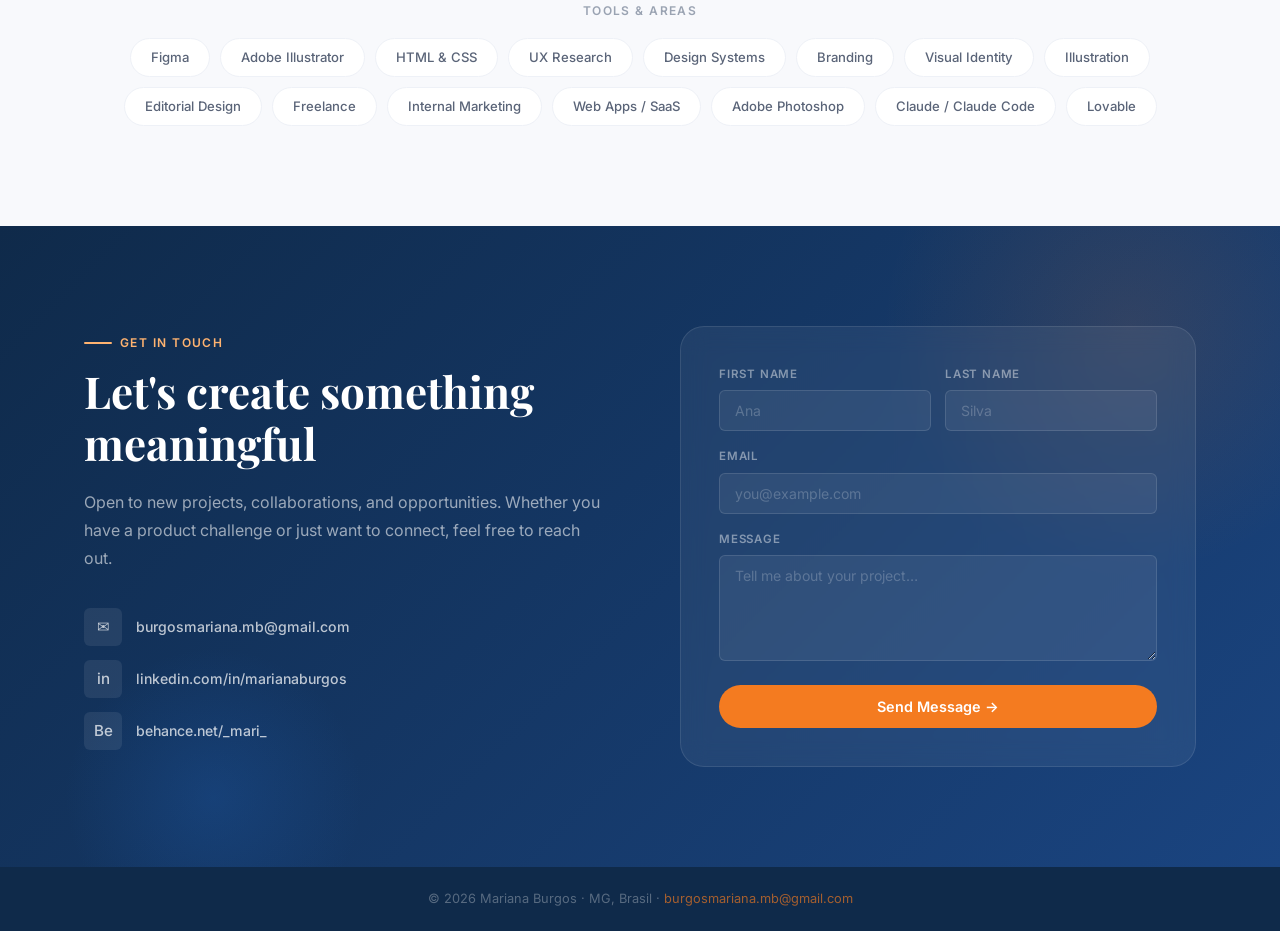
==== commit d2d33e66: "CV" ====
--- a/index.html
+++ b/index.html
@@ -4,6 +4,7 @@
   <meta charset="UTF-8" />
   <meta name="viewport" content="width=device-width, initial-scale=1.0" />
   <title>Mariana Burgos — Product & UI/UX Designer</title>
+  <link rel="icon" type="image/svg+xml" href="/favicon.svg">
   <link rel="preconnect" href="https://fonts.googleapis.com" />
   <link rel="preconnect" href="https://fonts.gstatic.com" crossorigin />
   <link href="https://fonts.googleapis.com/css2?family=Inter:wght@300;400;500;600;700&family=Playfair+Display:ital,wght@0,700;1,700&display=swap" rel="stylesheet" />
@@ -50,7 +51,7 @@
               <svg width="16" height="16" viewBox="0 0 16 16" fill="none"><path d="M3 8h10M9 4l4 4-4 4" stroke="currentColor" stroke-width="1.8" stroke-linecap="round" stroke-linejoin="round"/></svg>
             </a>
             <a href="#contact" class="btn-outline" data-i18n="hero.cta2">Get in Touch</a>
-            <a href="#" class="btn-outline" data-i18n="hero.cv">Download CV</a>
+            <a href="projetos/CV-Mariana.pdf" target="_blank" rel="noopener" download="CV-Mariana.pdf" class="btn-outline" data-i18n="hero.cv">Download CV</a>
           </div>
           <div class="hero-stats">
             <div>
@@ -69,7 +70,6 @@
             <div class="floating-tags">
               <span class="tag">Figma</span>
               <span class="tag">Adobe application</span>
-              <span class="tag">HTML &amp; CSS</span>
               <span class="tag">HTML &amp; CSS</span>
               <span class="tag" data-i18n="tag.branding">Branding</span>
             </div>
@@ -444,27 +444,27 @@
           </div>
         </div>
 
-        <form class="contact-form" onsubmit="return false;">
+        <form class="contact-form" id="contactForm" method="POST" action="form-handler.php">
           <div class="form-row">
             <div class="form-group">
               <label data-i18n="form.fname">First Name</label>
-              <input type="text" data-i18n-ph="form.ph.fname" placeholder="Ana" />
+              <input type="text" name="fname" data-i18n-ph="form.ph.fname" placeholder="Ana" required />
             </div>
             <div class="form-group">
               <label data-i18n="form.lname">Last Name</label>
-              <input type="text" data-i18n-ph="form.ph.lname" placeholder="Silva" />
+              <input type="text" name="lname" data-i18n-ph="form.ph.lname" placeholder="Silva" required />
             </div>
           </div>
           <div class="form-group">
             <label data-i18n="form.email">Email</label>
-            <input type="email" data-i18n-ph="form.ph.email" placeholder="you@example.com" />
-          </div>
-          
+            <input type="email" name="email" data-i18n-ph="form.ph.email" placeholder="you@example.com" required />
+          </div>
           <div class="form-group">
             <label data-i18n="form.msg">Message</label>
-            <textarea data-i18n-ph="form.ph.msg" placeholder="Tell me about your project…"></textarea>
-          </div>
-          <button type="submit" class="form-submit" data-i18n="form.submit">Send Message →</button>
+            <textarea name="message" data-i18n-ph="form.ph.msg" placeholder="Tell me about your project…" required></textarea>
+          </div>
+          <div id="formStatus" style="display:none; margin-bottom:16px; padding:12px; border-radius:8px; font-size:0.9rem;"></div>
+          <button type="submit" class="form-submit" id="submitBtn" data-i18n="form.submit">Send Message →</button>
         </form>
 
       </div>
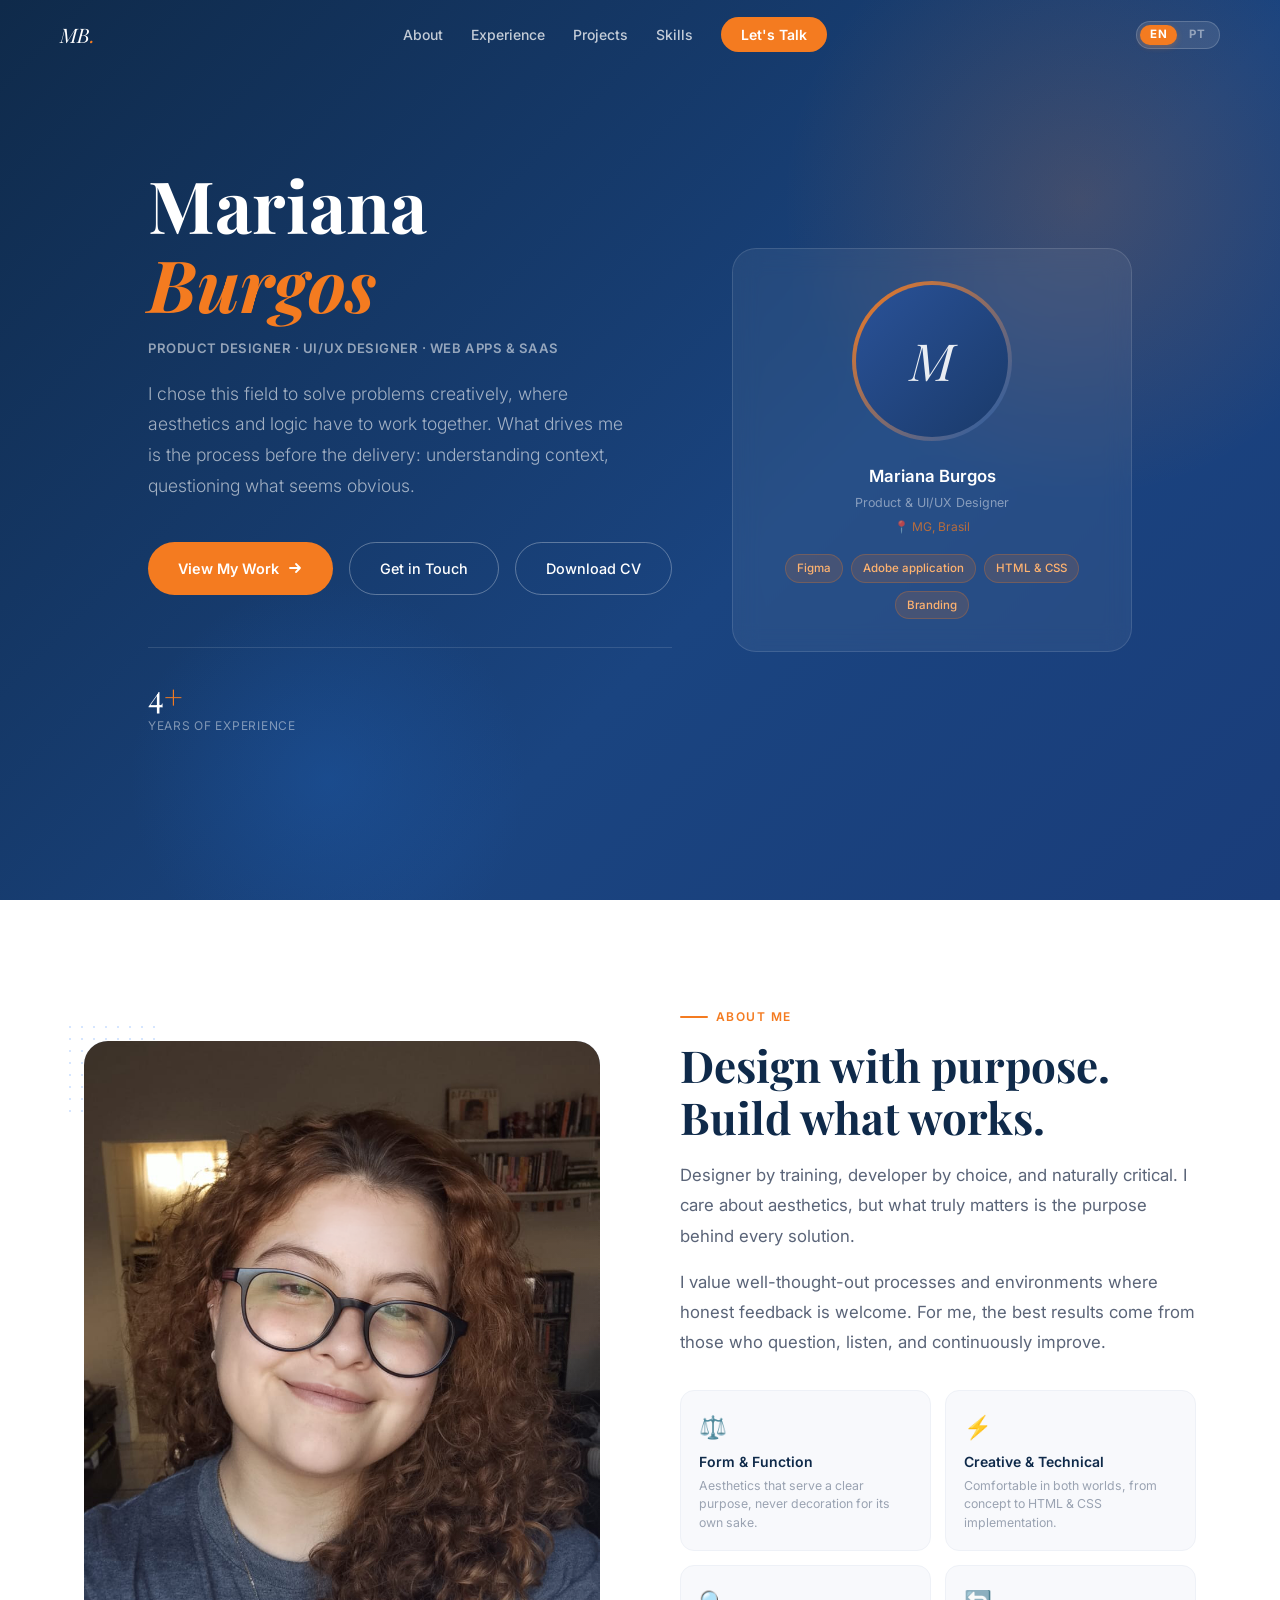
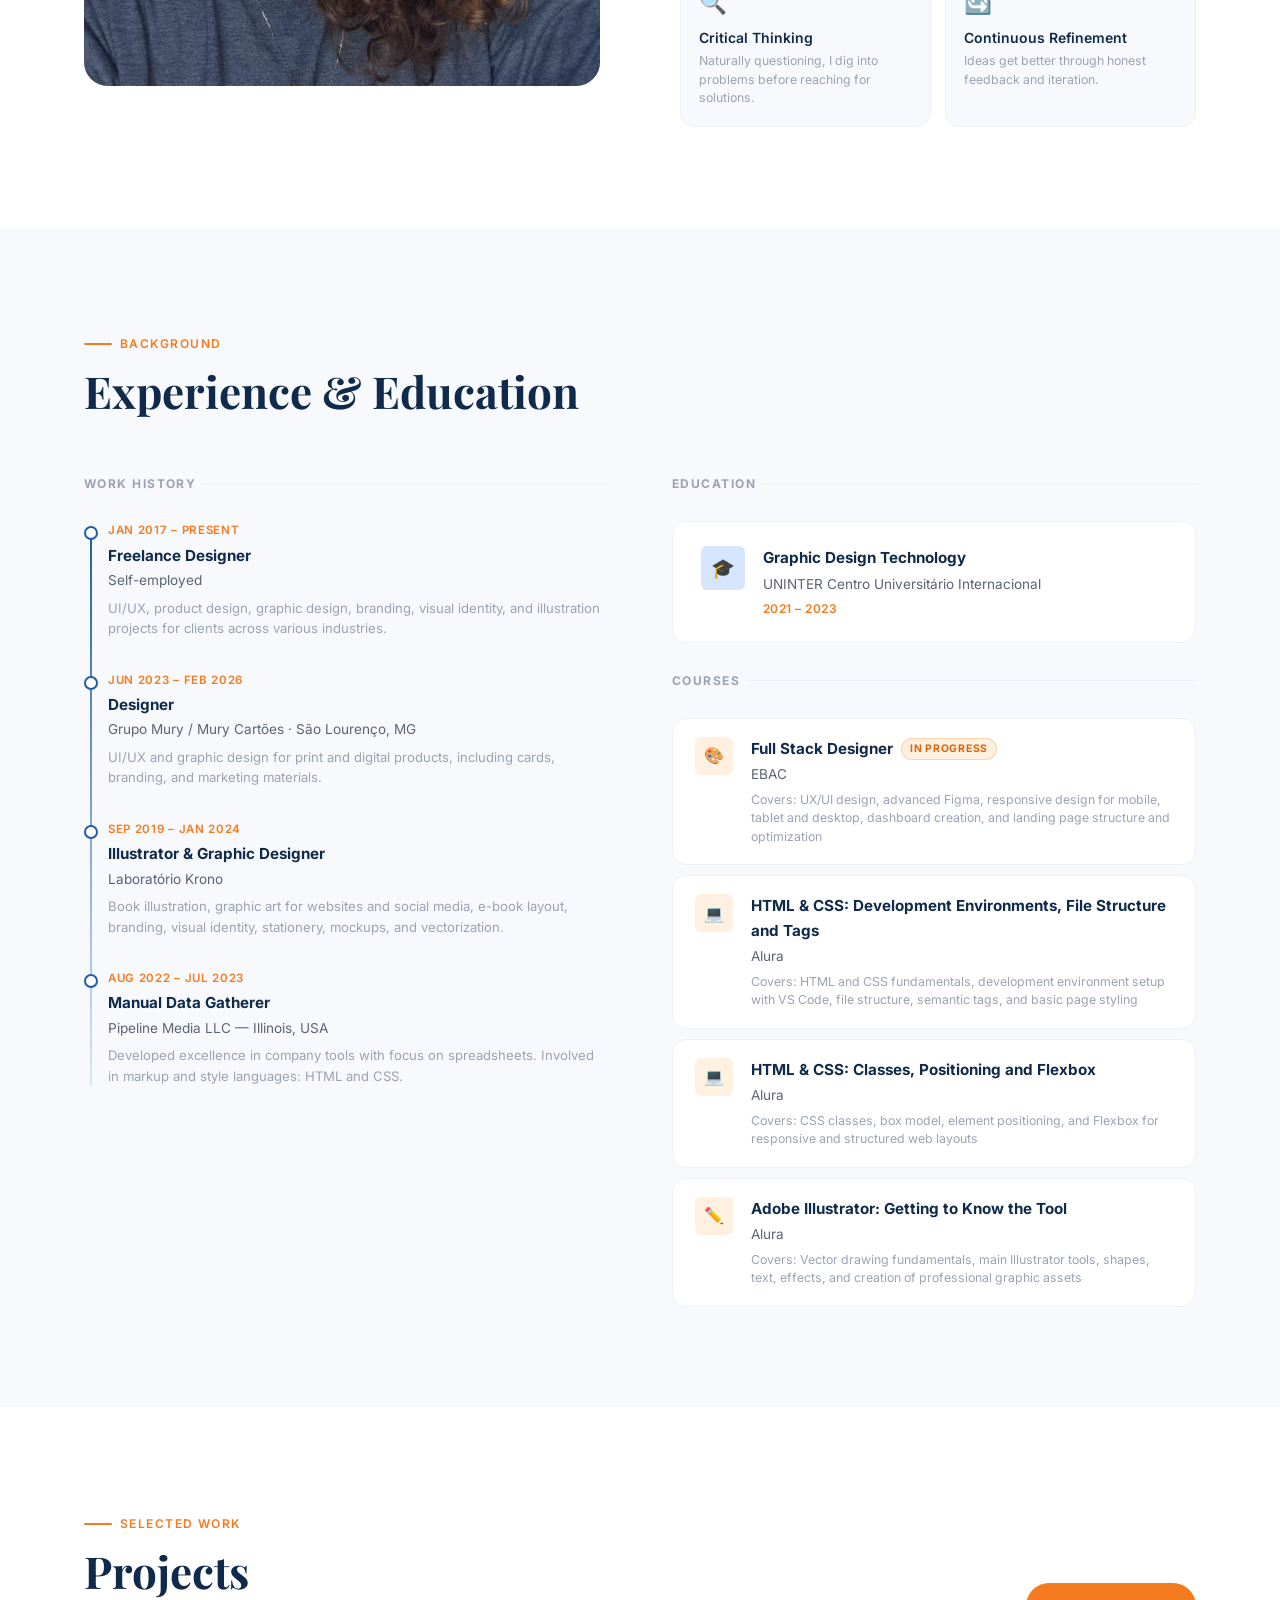
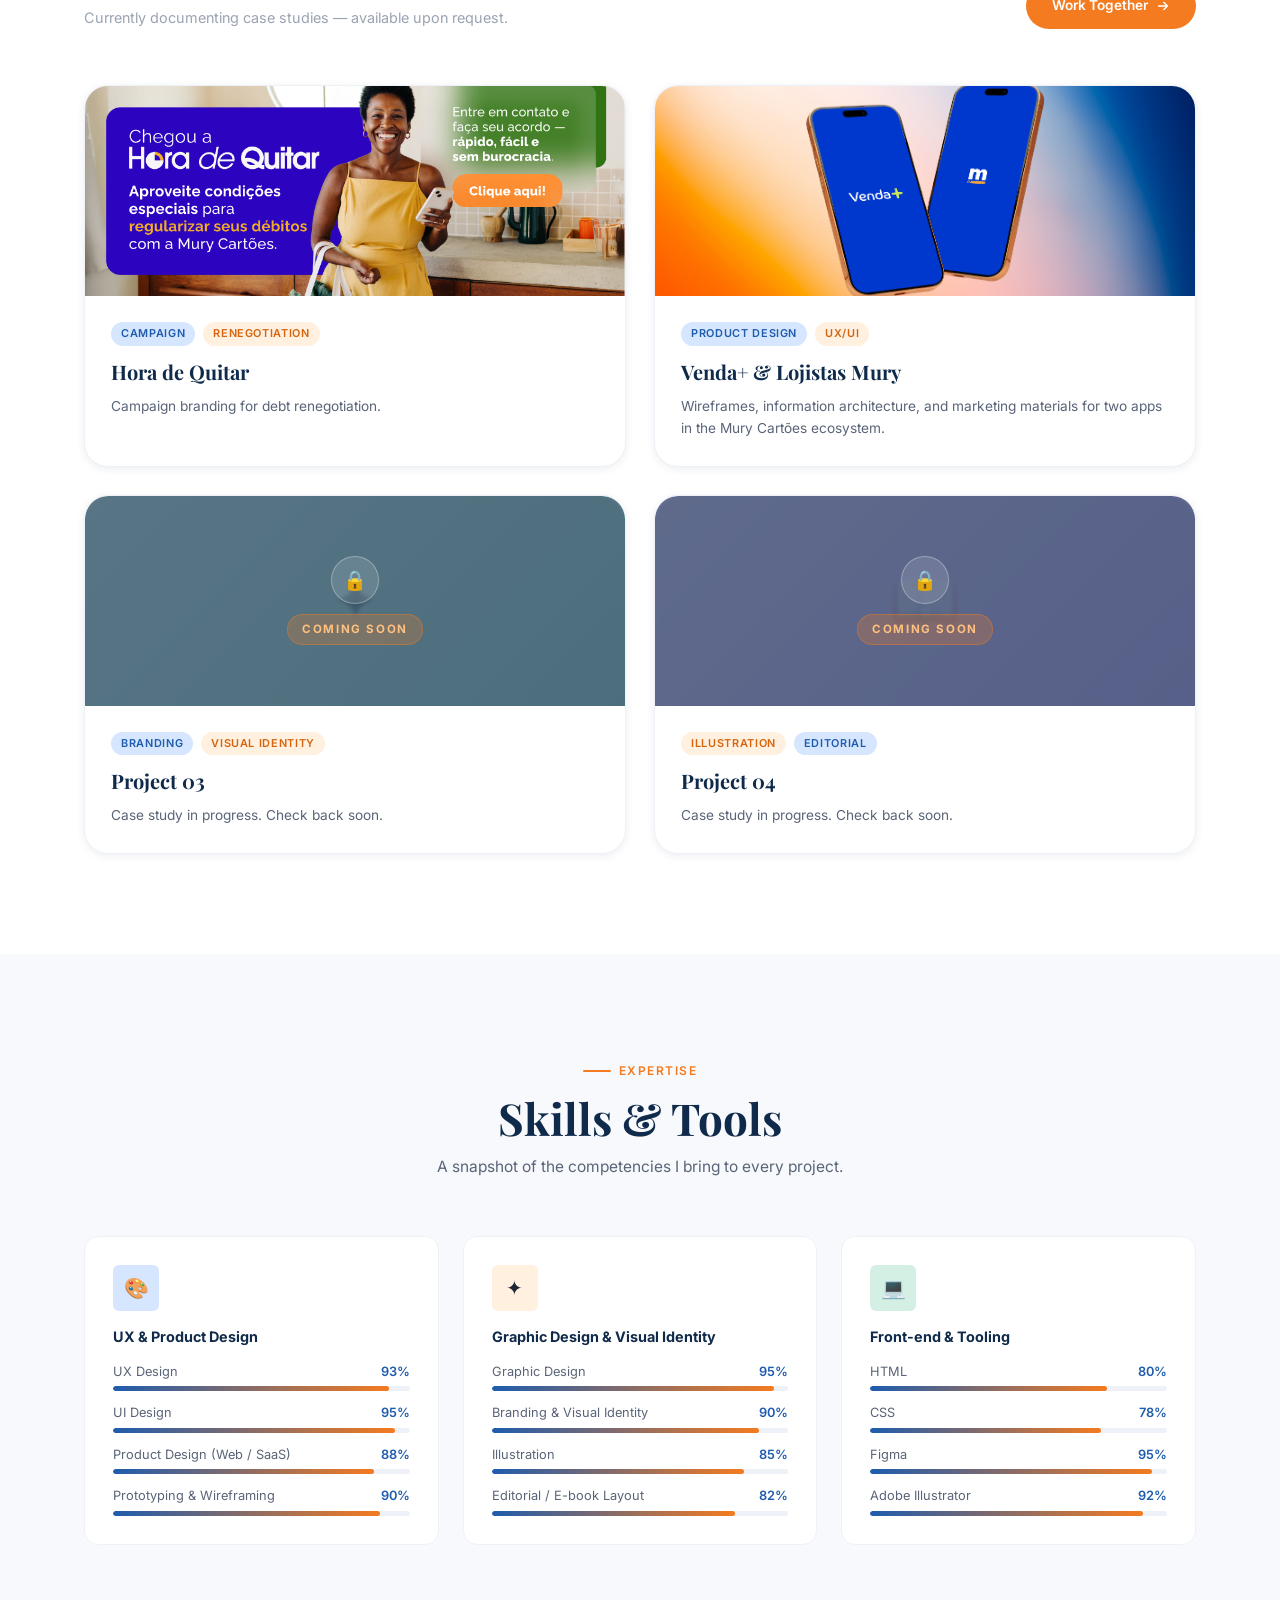
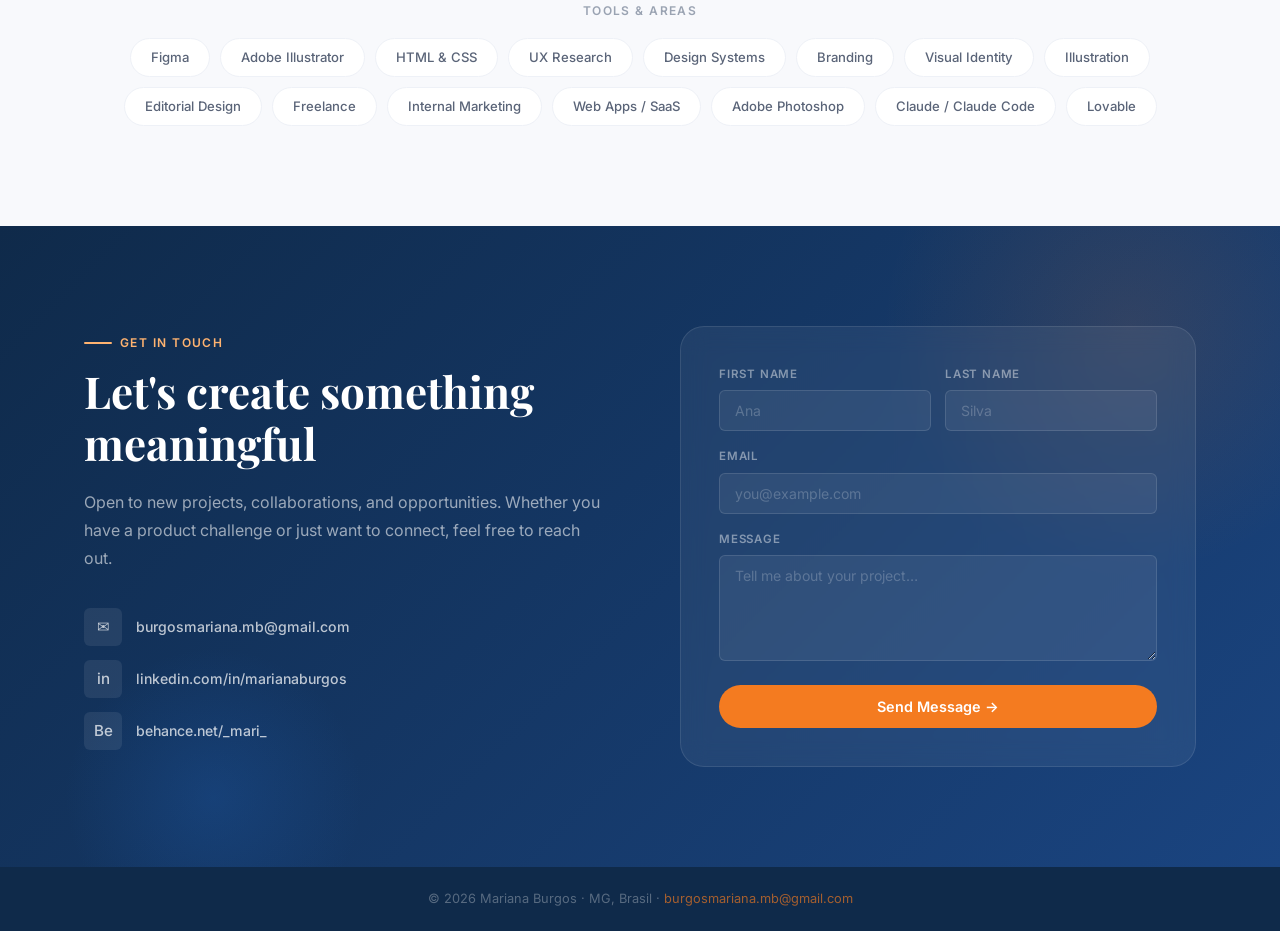
==== commit f4c0218f: "atualizacao" ====
--- a/index.html
+++ b/index.html
@@ -55,7 +55,7 @@
           </div>
           <div class="hero-stats">
             <div>
-              <div class="stat-number">5<span>+</span></div>
+              <div class="stat-number">4<span>+</span></div>
               <div class="stat-label" data-i18n="hero.stat1">Years of Experience</div>
             </div>
           </div>
